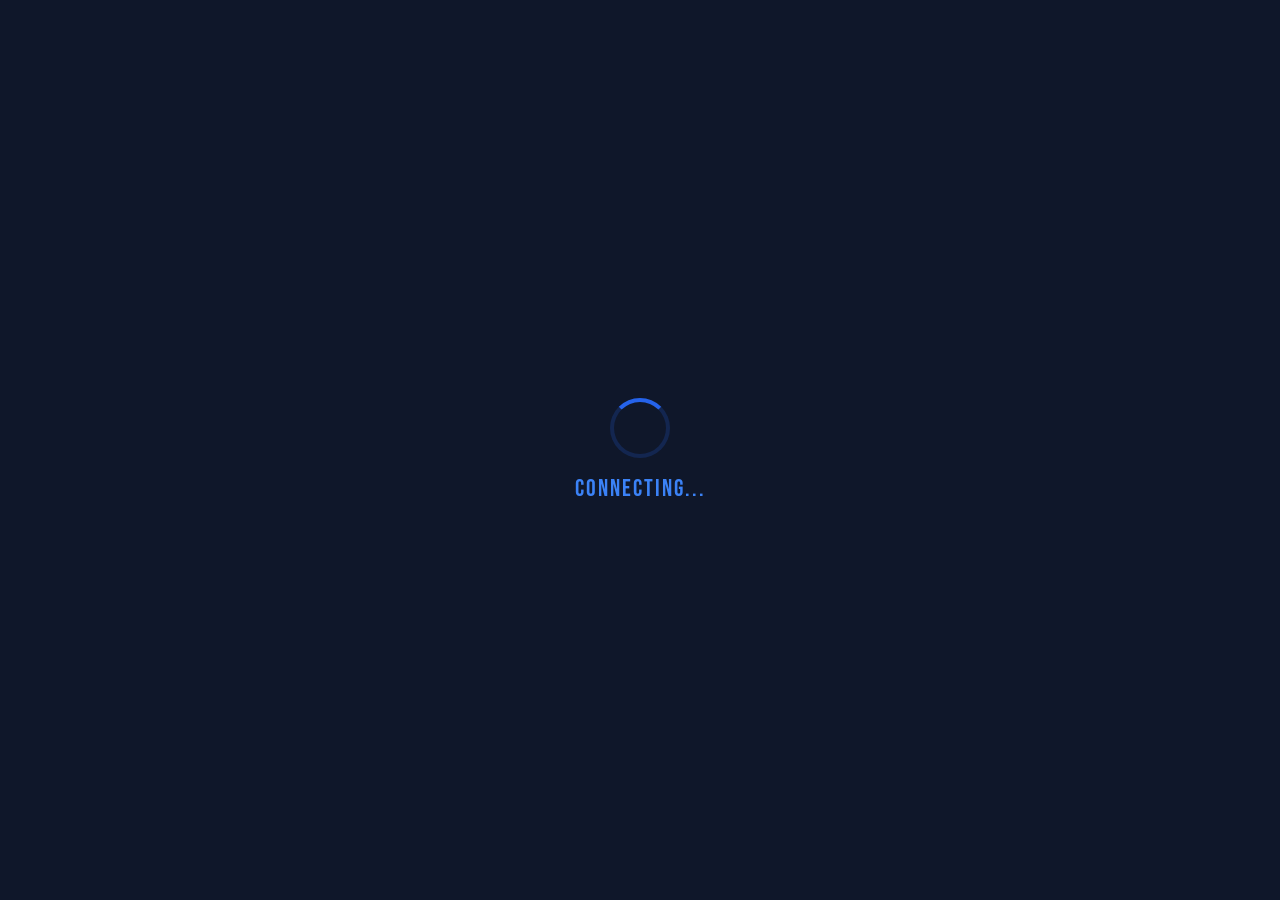
==== index.html @ f895c9de "Rename index.html.html to index.html" ====
<!DOCTYPE html>
<html lang="en">
<head>
<meta charset="UTF-8">
<meta name="viewport" content="width=device-width, initial-scale=1.0">
<title>VELLA Player Auction</title>
<link href="https://fonts.googleapis.com/css2?family=Bebas+Neue&family=Rajdhani:wght@400;500;600;700&family=Inter:wght@300;400;500;600&display=swap" rel="stylesheet">
<style>
:root {
  --bg-primary: #0F172A;
  --bg-secondary: #1E293B;
  --bg-card: rgba(30,41,59,0.7);
  --blue: #2563EB;
  --blue-light: #3B82F6;
  --gold: #F59E0B;
  --gold-light: #FCD34D;
  --green: #10B981;
  --red: #EF4444;
  --text-primary: #F1F5F9;
  --text-secondary: #94A3B8;
  --border: rgba(148,163,184,0.15);
  --glass: rgba(255,255,255,0.05);
  --shadow: 0 25px 50px rgba(0,0,0,0.5);
}
*{margin:0;padding:0;box-sizing:border-box;}
html{scroll-behavior:smooth;}
body{
  background:var(--bg-primary);
  color:var(--text-primary);
  font-family:'Rajdhani',sans-serif;
  min-height:100vh;
  overflow-x:hidden;
}
body::before{
  content:'';position:fixed;inset:0;
  background:
    radial-gradient(ellipse 800px 600px at 20% 10%, rgba(37,99,235,0.12) 0%, transparent 70%),
    radial-gradient(ellipse 600px 500px at 80% 80%, rgba(245,158,11,0.08) 0%, transparent 70%);
  pointer-events:none;z-index:0;
}
::-webkit-scrollbar{width:6px;}
::-webkit-scrollbar-track{background:var(--bg-secondary);}
::-webkit-scrollbar-thumb{background:var(--blue);border-radius:3px;}

/* NAV */
nav{
  position:fixed;top:0;left:0;right:0;z-index:1000;
  background:rgba(15,23,42,0.9);
  backdrop-filter:blur(20px);
  border-bottom:1px solid var(--border);
  padding:0 2rem;height:64px;
  display:flex;align-items:center;justify-content:space-between;
}
.nav-brand{
  font-family:'Bebas Neue',sans-serif;
  font-size:1.6rem;letter-spacing:2px;
  background:linear-gradient(135deg,var(--blue-light),var(--gold));
  -webkit-background-clip:text;-webkit-text-fill-color:transparent;
  background-clip:text;cursor:pointer;
}
.nav-links{display:flex;gap:0.5rem;align-items:center;}
.nav-btn{
  padding:0.4rem 1rem;border-radius:8px;
  font-family:'Rajdhani',sans-serif;font-size:0.9rem;font-weight:600;
  cursor:pointer;transition:all .2s;border:none;letter-spacing:0.5px;
}
.nav-btn.ghost{background:transparent;color:var(--text-secondary);border:1px solid var(--border);}
.nav-btn.ghost:hover{color:var(--text-primary);border-color:var(--blue);}
.nav-btn.primary{background:var(--blue);color:#fff;}
.nav-btn.primary:hover{background:var(--blue-light);transform:translateY(-1px);}
.nav-btn.gold{background:linear-gradient(135deg,var(--gold),#D97706);color:#000;font-weight:700;}
.nav-btn.gold:hover{transform:translateY(-1px);box-shadow:0 4px 20px rgba(245,158,11,0.4);}
.hamburger{display:none;flex-direction:column;gap:5px;cursor:pointer;padding:4px;}
.hamburger span{width:22px;height:2px;background:var(--text-primary);border-radius:2px;transition:.3s;}

/* PAGES */
.page{display:none;min-height:100vh;padding:80px 0 2rem;}
.page.active{display:block;}

/* HERO */
.hero{
  min-height:100vh;display:flex;align-items:center;
  justify-content:center;text-align:center;
  position:relative;z-index:1;padding:80px 2rem 2rem;
}
.hero-badge{
  display:inline-flex;align-items:center;gap:0.5rem;
  background:rgba(37,99,235,0.15);border:1px solid rgba(37,99,235,0.3);
  padding:0.4rem 1rem;border-radius:100px;
  font-size:0.8rem;font-weight:600;color:var(--blue-light);
  letter-spacing:1px;margin-bottom:1.5rem;
  animation:fadeUp .6s both;
}
.live-dot{width:8px;height:8px;background:var(--green);border-radius:50%;animation:pulse 1.5s infinite;}
@keyframes pulse{0%,100%{opacity:1;transform:scale(1);}50%{opacity:.6;transform:scale(1.3);}}
.hero h1{
  font-family:'Bebas Neue',sans-serif;
  font-size:clamp(3rem,9vw,7rem);
  line-height:1;letter-spacing:3px;
  animation:fadeUp .6s .1s both;
}
.hero h1 span{
  background:linear-gradient(135deg,var(--gold),var(--gold-light));
  -webkit-background-clip:text;-webkit-text-fill-color:transparent;background-clip:text;
}
.hero-sub{
  font-size:1.15rem;color:var(--text-secondary);max-width:550px;margin:1rem auto 2.5rem;
  font-weight:400;line-height:1.6;animation:fadeUp .6s .2s both;
}
.hero-actions{display:flex;gap:1rem;justify-content:center;flex-wrap:wrap;animation:fadeUp .6s .3s both;}
.btn{
  padding:0.75rem 1.75rem;border-radius:10px;
  font-family:'Rajdhani',sans-serif;font-size:1rem;font-weight:700;
  cursor:pointer;transition:all .25s;border:none;letter-spacing:0.5px;
}
.btn-primary{background:var(--blue);color:#fff;box-shadow:0 4px 20px rgba(37,99,235,0.4);}
.btn-primary:hover{background:var(--blue-light);transform:translateY(-2px);box-shadow:0 8px 30px rgba(37,99,235,0.5);}
.btn-gold{background:linear-gradient(135deg,var(--gold),#D97706);color:#000;box-shadow:0 4px 20px rgba(245,158,11,0.3);}
.btn-gold:hover{transform:translateY(-2px);box-shadow:0 8px 30px rgba(245,158,11,0.5);}
.btn-ghost{background:transparent;color:var(--text-primary);border:2px solid var(--border);}
.btn-ghost:hover{border-color:var(--blue);color:var(--blue-light);}
.btn-sm{padding:0.45rem 1rem;font-size:0.85rem;}
.btn-danger{background:var(--red);color:#fff;}
.btn-danger:hover{background:#DC2626;transform:translateY(-1px);}
.btn-green{background:var(--green);color:#fff;}
.btn-green:hover{background:#059669;transform:translateY(-1px);}

.stats-row{
  display:grid;grid-template-columns:repeat(4,1fr);gap:1.5rem;
  max-width:900px;margin:4rem auto 0;padding:0 2rem;
  animation:fadeUp .6s .4s both;
}
.stat-card{
  background:var(--glass);backdrop-filter:blur(20px);
  border:1px solid var(--border);border-radius:16px;
  padding:1.5rem;text-align:center;
}
.stat-num{
  font-family:'Bebas Neue',sans-serif;font-size:2.5rem;
  background:linear-gradient(135deg,var(--blue-light),var(--gold));
  -webkit-background-clip:text;-webkit-text-fill-color:transparent;background-clip:text;
}
.stat-label{font-size:0.8rem;color:var(--text-secondary);letter-spacing:1px;font-weight:600;}

/* QUICK ACTIONS */
.quick-section{padding:4rem 2rem;max-width:1200px;margin:0 auto;}
.section-title{
  font-family:'Bebas Neue',sans-serif;font-size:2.5rem;
  letter-spacing:2px;margin-bottom:2rem;text-align:center;
}
.section-title span{color:var(--gold);}
.cards-grid{display:grid;grid-template-columns:repeat(auto-fit,minmax(260px,1fr));gap:1.5rem;}
.action-card{
  background:var(--bg-card);backdrop-filter:blur(20px);
  border:1px solid var(--border);border-radius:20px;
  padding:2rem;cursor:pointer;transition:all .3s;
  position:relative;overflow:hidden;
}
.action-card::before{
  content:'';position:absolute;inset:0;
  background:linear-gradient(135deg,var(--blue),transparent);
  opacity:0;transition:.3s;
}
.action-card:hover{transform:translateY(-6px);border-color:var(--blue);box-shadow:0 20px 40px rgba(37,99,235,0.2);}
.action-card:hover::before{opacity:0.05;}
.card-icon{font-size:2.5rem;margin-bottom:1rem;}
.card-title{font-size:1.3rem;font-weight:700;margin-bottom:0.5rem;}
.card-desc{color:var(--text-secondary);font-size:0.9rem;font-weight:400;}

/* GLASS CONTAINER */
.container{max-width:1200px;margin:0 auto;padding:0 1.5rem;}
.glass-box{
  background:var(--bg-card);backdrop-filter:blur(20px);
  border:1px solid var(--border);border-radius:20px;
  padding:2rem;
}
.glass-box-sm{padding:1.25rem;}

/* FORMS */
.form-page{max-width:650px;margin:0 auto;padding:0 1rem;}
.form-header{text-align:center;margin-bottom:2.5rem;}
.form-header h2{font-family:'Bebas Neue',sans-serif;font-size:2.5rem;letter-spacing:2px;}
.form-header p{color:var(--text-secondary);margin-top:0.5rem;}
.form-group{margin-bottom:1.25rem;}
.form-group label{
  display:block;font-size:0.85rem;font-weight:700;
  color:var(--text-secondary);letter-spacing:0.5px;margin-bottom:0.4rem;
  text-transform:uppercase;
}
.form-control{
  width:100%;padding:0.75rem 1rem;
  background:rgba(255,255,255,0.06);
  border:1px solid var(--border);border-radius:10px;
  color:var(--text-primary);font-family:'Rajdhani',sans-serif;font-size:1rem;
  transition:border-color .2s;outline:none;
}
.form-control:focus{border-color:var(--blue);background:rgba(37,99,235,0.08);}
.form-control option{background:var(--bg-secondary);}
.form-row{display:grid;grid-template-columns:1fr 1fr;gap:1rem;}
.img-upload-area{
  border:2px dashed var(--border);border-radius:12px;
  padding:2rem;text-align:center;cursor:pointer;
  transition:.2s;position:relative;overflow:hidden;
}
.img-upload-area:hover{border-color:var(--blue);background:rgba(37,99,235,0.05);}
.img-upload-area input[type=file]{
  position:absolute;inset:0;opacity:0;cursor:pointer;
}
.img-preview{
  width:90px;height:90px;border-radius:50%;object-fit:cover;
  border:3px solid var(--blue);margin-bottom:0.75rem;display:none;
}
.upload-icon{font-size:2rem;margin-bottom:0.5rem;color:var(--text-secondary);}
.form-submit{width:100%;padding:0.9rem;margin-top:0.5rem;font-size:1.1rem;}

/* TABS */
.tabs{display:flex;gap:0.5rem;margin-bottom:1.5rem;background:var(--glass);padding:0.35rem;border-radius:12px;border:1px solid var(--border);}
.tab{
  flex:1;text-align:center;padding:0.55rem 1rem;
  border-radius:8px;cursor:pointer;font-weight:600;font-size:0.9rem;
  transition:.2s;color:var(--text-secondary);
}
.tab.active{background:var(--blue);color:#fff;}

/* AUCTION DASHBOARD */
.auction-layout{
  display:grid;grid-template-columns:1fr 360px;gap:1.5rem;
  max-width:1300px;margin:0 auto;padding:0 1rem;
}
.player-spotlight{
  background:var(--bg-card);backdrop-filter:blur(30px);
  border:1px solid var(--border);border-radius:24px;
  padding:2.5rem;text-align:center;position:relative;overflow:hidden;
  margin-bottom:1.5rem;
}
.player-spotlight::before{
  content:'';position:absolute;top:-50%;left:-50%;width:200%;height:200%;
  background:radial-gradient(circle at center, rgba(37,99,235,0.08) 0%, transparent 60%);
  animation:rotate 10s linear infinite;
}
@keyframes rotate{from{transform:rotate(0deg);}to{transform:rotate(360deg);}}
.spotlight-img{
  width:130px;height:130px;border-radius:50%;object-fit:cover;
  border:4px solid var(--blue);margin:0 auto 1rem;display:block;
  box-shadow:0 0 30px rgba(37,99,235,0.5);position:relative;z-index:1;
  font-size:3.5rem;line-height:130px;background:var(--bg-secondary);
  overflow:hidden;
}
.spotlight-name{
  font-family:'Bebas Neue',sans-serif;font-size:2.2rem;
  letter-spacing:2px;position:relative;z-index:1;
}
.spotlight-meta{
  display:flex;gap:1rem;justify-content:center;margin:0.75rem 0;
  flex-wrap:wrap;position:relative;z-index:1;
}
.meta-badge{
  background:rgba(255,255,255,0.08);border:1px solid var(--border);
  padding:0.3rem 0.75rem;border-radius:6px;font-size:0.85rem;font-weight:600;
}
.meta-badge.role{background:rgba(37,99,235,0.2);border-color:rgba(37,99,235,0.4);color:var(--blue-light);}

.bid-display{
  display:flex;justify-content:space-between;align-items:center;
  background:rgba(255,255,255,0.04);border:1px solid var(--border);
  border-radius:14px;padding:1.25rem 1.5rem;margin:1.5rem 0;
  position:relative;z-index:1;
}
.bid-info{text-align:left;}
.bid-label{font-size:0.75rem;color:var(--text-secondary);letter-spacing:1px;font-weight:600;}
.bid-amount{
  font-family:'Bebas Neue',sans-serif;font-size:2rem;
  color:var(--gold);letter-spacing:1px;
}
.base-price{font-family:'Bebas Neue',sans-serif;font-size:1.3rem;color:var(--text-secondary);}

/* TIMER */
.timer-ring{position:relative;width:80px;height:80px;}
.timer-svg{transform:rotate(-90deg);}
.timer-track{fill:none;stroke:rgba(255,255,255,0.1);stroke-width:5;}
.timer-prog{fill:none;stroke:var(--gold);stroke-width:5;stroke-linecap:round;
  stroke-dasharray:220;stroke-dashoffset:0;transition:stroke-dashoffset 1s linear;}
.timer-text{
  position:absolute;inset:0;display:flex;align-items:center;justify-content:center;
  font-family:'Bebas Neue',sans-serif;font-size:1.5rem;color:var(--gold);
}
.timer-ring.urgent .timer-prog{stroke:var(--red);}
.timer-ring.urgent .timer-text{color:var(--red);animation:shake .2s infinite;}
@keyframes shake{0%,100%{transform:translateX(0);}50%{transform:translateX(2px);}}

.bid-actions{display:grid;grid-template-columns:1fr 1fr;gap:1rem;position:relative;z-index:1;}
.bid-btn{
  padding:1rem;border-radius:12px;font-family:'Rajdhani',sans-serif;
  font-size:1rem;font-weight:700;cursor:pointer;transition:all .2s;border:none;
  letter-spacing:0.5px;
}
.bid-btn.main{
  grid-column:1/-1;
  background:linear-gradient(135deg,var(--blue),#1D4ED8);color:#fff;font-size:1.15rem;
  box-shadow:0 4px 20px rgba(37,99,235,0.4);
}
.bid-btn.main:hover{transform:translateY(-2px);box-shadow:0 8px 30px rgba(37,99,235,0.6);}
.bid-btn.main:disabled{background:rgba(255,255,255,0.1);color:var(--text-secondary);transform:none;box-shadow:none;cursor:not-allowed;}
.bid-btn.skip{background:rgba(239,68,68,0.15);color:var(--red);border:1px solid rgba(239,68,68,0.3);}
.bid-btn.skip:hover{background:rgba(239,68,68,0.25);}
.bid-btn.pass{background:rgba(255,255,255,0.06);color:var(--text-secondary);border:1px solid var(--border);}
.bid-btn.pass:hover{background:rgba(255,255,255,0.1);}

/* Bid Log */
.bid-log{background:var(--bg-card);backdrop-filter:blur(20px);border:1px solid var(--border);border-radius:20px;padding:1.25rem;}
.bid-log-title{font-weight:700;font-size:1rem;margin-bottom:1rem;display:flex;align-items:center;gap:0.5rem;}
.bid-log-list{max-height:200px;overflow-y:auto;display:flex;flex-direction:column;gap:0.5rem;}
.bid-entry{
  display:flex;justify-content:space-between;align-items:center;
  padding:0.5rem 0.75rem;background:rgba(255,255,255,0.04);
  border-radius:8px;font-size:0.85rem;border-left:3px solid var(--blue);
  animation:slideIn .3s both;
}
@keyframes slideIn{from{opacity:0;transform:translateX(-10px);}to{opacity:1;transform:translateX(0);}}
.bid-entry.new{border-left-color:var(--gold);background:rgba(245,158,11,0.08);}
.bid-team{font-weight:700;}
.bid-pts{color:var(--gold);font-weight:700;}

/* Team Budget Panel */
.budget-panel{background:var(--bg-card);backdrop-filter:blur(20px);border:1px solid var(--border);border-radius:20px;padding:1.25rem;margin-bottom:1rem;}
.budget-title{font-weight:700;font-size:1rem;margin-bottom:1rem;}
.team-budget-item{
  display:flex;justify-content:space-between;align-items:center;
  padding:0.6rem 0;border-bottom:1px solid var(--border);
}
.team-budget-item:last-child{border:none;}
.tb-name{font-weight:600;font-size:0.9rem;}
.tb-right{text-align:right;}
.tb-pts{font-family:'Bebas Neue',sans-serif;font-size:1.2rem;color:var(--gold);}
.tb-slots{font-size:0.75rem;color:var(--text-secondary);}
.progress-bar{height:4px;background:rgba(255,255,255,0.1);border-radius:2px;margin-top:4px;}
.progress-fill{height:100%;border-radius:2px;background:linear-gradient(90deg,var(--green),var(--blue));transition:.5s;}

/* Sold Overlay */
.sold-overlay{
  position:fixed;inset:0;z-index:9999;display:none;
  align-items:center;justify-content:center;
  background:rgba(0,0,0,0.85);backdrop-filter:blur(10px);
}
.sold-overlay.show{display:flex;}
.sold-card{
  background:linear-gradient(135deg,rgba(30,41,59,0.95),rgba(15,23,42,0.95));
  border:2px solid var(--gold);border-radius:24px;
  padding:3rem;text-align:center;max-width:450px;width:90%;
  animation:popIn .5s cubic-bezier(.175,.885,.32,1.275);
  position:relative;overflow:hidden;
}
.sold-card::before{
  content:'';position:absolute;inset:-50%;
  background:radial-gradient(circle,rgba(245,158,11,0.15),transparent 60%);
  animation:rotate 4s linear infinite;
}
@keyframes popIn{from{opacity:0;transform:scale(.5);}to{opacity:1;transform:scale(1);}}
.sold-stamp{
  font-family:'Bebas Neue',sans-serif;font-size:5rem;
  color:var(--gold);letter-spacing:5px;line-height:1;
  text-shadow:0 0 40px rgba(245,158,11,0.8);
  position:relative;z-index:1;
}
.sold-player-name{font-family:'Bebas Neue',sans-serif;font-size:2rem;letter-spacing:2px;position:relative;z-index:1;}
.sold-team{font-size:1.2rem;color:var(--text-secondary);position:relative;z-index:1;}
.sold-price{
  font-family:'Bebas Neue',sans-serif;font-size:2.5rem;color:var(--gold);
  position:relative;z-index:1;margin:0.5rem 0;
}
.sold-img{
  width:100px;height:100px;border-radius:50%;
  border:4px solid var(--gold);margin:0 auto 1rem;display:block;
  position:relative;z-index:1;background:var(--bg-secondary);
  font-size:2.5rem;line-height:100px;overflow:hidden;
}
.confetti-container{position:fixed;inset:0;pointer-events:none;z-index:10000;}
.confetti-piece{
  position:absolute;width:10px;height:10px;
  animation:confettiFall 2s ease-in forwards;
}
@keyframes confettiFall{
  from{opacity:1;transform:translateY(-10px) rotate(0deg);}
  to{opacity:0;transform:translateY(100vh) rotate(720deg);}
}

/* UNSOLD OVERLAY */
.unsold-overlay{
  position:fixed;inset:0;z-index:9999;display:none;
  align-items:center;justify-content:center;
  background:rgba(0,0,0,0.8);backdrop-filter:blur(8px);
}
.unsold-overlay.show{display:flex;}
.unsold-card{
  background:rgba(30,41,59,0.95);border:2px solid var(--red);
  border-radius:24px;padding:2.5rem;text-align:center;max-width:380px;
  animation:popIn .4s both;
}
.unsold-stamp{font-family:'Bebas Neue',sans-serif;font-size:4rem;color:var(--red);letter-spacing:4px;}

/* ADMIN PANEL */
.admin-layout{display:grid;grid-template-columns:240px 1fr;gap:1.5rem;max-width:1300px;margin:0 auto;padding:0 1rem;}
.admin-sidebar{background:var(--bg-card);backdrop-filter:blur(20px);border:1px solid var(--border);border-radius:20px;padding:1.5rem;height:fit-content;}
.admin-logo{font-family:'Bebas Neue',sans-serif;font-size:1.4rem;letter-spacing:2px;color:var(--gold);margin-bottom:1.5rem;}
.admin-menu{display:flex;flex-direction:column;gap:0.3rem;}
.admin-menu-item{
  padding:0.65rem 1rem;border-radius:10px;cursor:pointer;
  font-weight:600;font-size:0.9rem;transition:.2s;
  color:var(--text-secondary);display:flex;align-items:center;gap:0.6rem;
}
.admin-menu-item:hover{background:rgba(255,255,255,0.06);color:var(--text-primary);}
.admin-menu-item.active{background:rgba(37,99,235,0.2);color:var(--blue-light);border-left:3px solid var(--blue);}
.admin-content{background:var(--bg-card);backdrop-filter:blur(20px);border:1px solid var(--border);border-radius:20px;padding:1.5rem;}
.admin-section{display:none;}
.admin-section.active{display:block;}
.admin-section-title{font-family:'Bebas Neue',sans-serif;font-size:1.8rem;letter-spacing:1px;margin-bottom:1.5rem;border-bottom:1px solid var(--border);padding-bottom:0.75rem;}

/* Tables */
.table-wrap{overflow-x:auto;border-radius:12px;}
table{width:100%;border-collapse:collapse;font-size:0.9rem;}
th{padding:0.75rem 1rem;text-align:left;background:rgba(255,255,255,0.04);color:var(--text-secondary);font-weight:700;font-size:0.8rem;letter-spacing:0.5px;text-transform:uppercase;}
td{padding:0.75rem 1rem;border-top:1px solid var(--border);vertical-align:middle;}
tr:hover td{background:rgba(255,255,255,0.02);}
.badge{display:inline-block;padding:0.2rem 0.6rem;border-radius:5px;font-size:0.75rem;font-weight:700;letter-spacing:0.5px;}
.badge-pending{background:rgba(245,158,11,0.15);color:var(--gold);}
.badge-approved{background:rgba(16,185,129,0.15);color:var(--green);}
.badge-sold{background:rgba(245,158,11,0.15);color:var(--gold);}
.badge-unsold{background:rgba(239,68,68,0.15);color:var(--red);}
.badge-pool{background:rgba(37,99,235,0.15);color:var(--blue-light);}

/* TEAM DASHBOARD */
.team-dash-layout{max-width:1100px;margin:0 auto;padding:0 1rem;}
.team-header-card{
  background:linear-gradient(135deg,rgba(37,99,235,0.2),rgba(245,158,11,0.1));
  border:1px solid var(--border);border-radius:20px;padding:2rem;
  display:flex;align-items:center;gap:2rem;margin-bottom:1.5rem;
  flex-wrap:wrap;
}
.team-logo-large{
  width:80px;height:80px;border-radius:14px;
  background:var(--blue);display:flex;align-items:center;justify-content:center;
  font-size:2rem;font-weight:700;color:#fff;flex-shrink:0;overflow:hidden;
}
.team-dash-name{font-family:'Bebas Neue',sans-serif;font-size:2.2rem;letter-spacing:2px;}
.team-dash-stats{display:flex;gap:1.5rem;flex-wrap:wrap;margin-top:0.5rem;}
.td-stat{text-align:center;}
.td-stat-val{font-family:'Bebas Neue',sans-serif;font-size:1.8rem;color:var(--gold);}
.td-stat-lbl{font-size:0.75rem;color:var(--text-secondary);font-weight:600;letter-spacing:0.5px;}
.player-grid{display:grid;grid-template-columns:repeat(auto-fill,minmax(180px,1fr));gap:1rem;}
.player-mini-card{
  background:var(--bg-card);border:1px solid var(--border);border-radius:14px;
  padding:1.25rem;text-align:center;transition:.2s;
}
.player-mini-card:hover{border-color:var(--blue);transform:translateY(-3px);}
.pmc-img{
  width:60px;height:60px;border-radius:50%;
  border:2px solid var(--blue);margin:0 auto 0.75rem;display:block;
  background:var(--bg-secondary);font-size:1.5rem;line-height:60px;
  overflow:hidden;text-align:center;
}
.pmc-name{font-weight:700;font-size:0.95rem;}
.pmc-role{font-size:0.8rem;color:var(--text-secondary);}
.pmc-price{color:var(--gold);font-weight:700;font-size:0.9rem;margin-top:0.3rem;}
.empty-state{text-align:center;padding:3rem;color:var(--text-secondary);}
.empty-state .icon{font-size:3rem;margin-bottom:1rem;}

/* HISTORY */
.history-page{max-width:1100px;margin:0 auto;padding:0 1rem;}
.history-filters{display:flex;gap:0.75rem;margin-bottom:1.5rem;flex-wrap:wrap;}
.filter-btn{
  padding:0.4rem 1rem;border-radius:8px;font-family:'Rajdhani',sans-serif;
  font-weight:600;font-size:0.85rem;cursor:pointer;transition:.2s;border:none;
  background:rgba(255,255,255,0.06);color:var(--text-secondary);
}
.filter-btn.active{background:var(--blue);color:#fff;}
.history-grid{display:grid;grid-template-columns:repeat(auto-fill,minmax(240px,1fr));gap:1rem;}
.history-card{
  background:var(--bg-card);border:1px solid var(--border);border-radius:16px;
  padding:1.25rem;transition:.2s;position:relative;overflow:hidden;
}
.history-card.sold::before{content:'';position:absolute;top:0;left:0;right:0;height:3px;background:linear-gradient(90deg,var(--gold),var(--gold-light));}
.history-card.unsold::before{content:'';position:absolute;top:0;left:0;right:0;height:3px;background:var(--red);}
.hc-header{display:flex;align-items:center;gap:0.75rem;margin-bottom:0.75rem;}
.hc-img{width:48px;height:48px;border-radius:50%;background:var(--bg-secondary);font-size:1.2rem;line-height:48px;text-align:center;flex-shrink:0;border:2px solid var(--border);overflow:hidden;}
.hc-name{font-weight:700;}
.hc-role{font-size:0.8rem;color:var(--text-secondary);}
.hc-footer{display:flex;justify-content:space-between;align-items:center;margin-top:0.75rem;padding-top:0.75rem;border-top:1px solid var(--border);}
.hc-team{font-size:0.85rem;color:var(--text-secondary);}
.hc-price{font-family:'Bebas Neue',sans-serif;font-size:1.2rem;color:var(--gold);}

/* AUCTION STATUS BAR */
.auction-status-bar{
  background:var(--bg-card);border:1px solid var(--border);border-radius:14px;
  padding:0.75rem 1.5rem;margin-bottom:1rem;
  display:flex;align-items:center;justify-content:space-between;flex-wrap:wrap;gap:0.5rem;
}
.status-indicator{display:flex;align-items:center;gap:0.5rem;font-weight:700;}
.si-dot{width:10px;height:10px;border-radius:50%;background:var(--text-secondary);}
.si-dot.live{background:var(--green);animation:pulse 1.5s infinite;}
.si-dot.paused{background:var(--gold);}
.si-dot.idle{background:var(--text-secondary);}

/* TOAST */
.toast{
  position:fixed;bottom:1.5rem;right:1.5rem;z-index:9000;
  background:var(--bg-secondary);border:1px solid var(--border);
  border-radius:12px;padding:0.75rem 1.25rem;
  display:flex;align-items:center;gap:0.75rem;
  transform:translateY(100px);opacity:0;transition:.3s;
  max-width:320px;
}
.toast.show{transform:translateY(0);opacity:1;}
.toast.success{border-left:4px solid var(--green);}
.toast.error{border-left:4px solid var(--red);}
.toast.info{border-left:4px solid var(--blue);}
.toast.warning{border-left:4px solid var(--gold);}
.toast-msg{font-size:0.9rem;font-weight:600;}

/* MODAL */
.modal-overlay{
  position:fixed;inset:0;z-index:8000;
  background:rgba(0,0,0,0.7);backdrop-filter:blur(5px);
  display:none;align-items:center;justify-content:center;padding:1rem;
}
.modal-overlay.show{display:flex;}
.modal{
  background:var(--bg-secondary);border:1px solid var(--border);
  border-radius:20px;padding:2rem;max-width:500px;width:100%;
  animation:popIn .3s both;
}
.modal-header{font-family:'Bebas Neue',sans-serif;font-size:1.8rem;letter-spacing:1px;margin-bottom:1.25rem;}
.modal-actions{display:flex;gap:0.75rem;justify-content:flex-end;margin-top:1.5rem;}

/* AUCTION POOL */
.pool-grid{display:grid;grid-template-columns:repeat(auto-fill,minmax(150px,1fr));gap:0.75rem;}
.pool-player{
  background:rgba(255,255,255,0.04);border:1px solid var(--border);
  border-radius:12px;padding:0.75rem;text-align:center;cursor:pointer;
  transition:.2s;font-size:0.85rem;
}
.pool-player:hover{border-color:var(--blue);background:rgba(37,99,235,0.08);}
.pool-player.selected{border-color:var(--gold);background:rgba(245,158,11,0.1);}
.pp-avatar{
  width:44px;height:44px;border-radius:50%;margin:0 auto 0.4rem;display:flex;
  align-items:center;justify-content:center;
  background:var(--bg-secondary);font-size:1.2rem;overflow:hidden;
}
.pp-name{font-weight:700;font-size:0.8rem;}
.pp-base{color:var(--gold);font-size:0.75rem;}
.admin-form-grid{display:grid;grid-template-columns:1fr 1fr;gap:1rem;}

/* WAITING STATE */
.waiting-state{text-align:center;padding:3rem 1.5rem;}
.waiting-state h3{font-family:'Bebas Neue',sans-serif;font-size:2rem;letter-spacing:2px;margin-bottom:0.5rem;}
.waiting-state p{color:var(--text-secondary);}
.pulse-ring{width:80px;height:80px;border-radius:50%;border:3px solid var(--blue);margin:0 auto 1.5rem;animation:ringPulse 2s infinite;}
@keyframes ringPulse{0%{box-shadow:0 0 0 0 rgba(37,99,235,0.4);}70%{box-shadow:0 0 0 20px rgba(37,99,235,0);}100%{box-shadow:0 0 0 0 rgba(37,99,235,0);}}

/* LEADERBOARD */
.leaderboard-item{
  display:flex;align-items:center;gap:1rem;
  padding:0.75rem 1rem;background:rgba(255,255,255,0.03);
  border-radius:10px;margin-bottom:0.5rem;
}
.lb-rank{font-family:'Bebas Neue',sans-serif;font-size:1.5rem;width:36px;text-align:center;color:var(--text-secondary);}
.lb-rank.gold{color:var(--gold);}
.lb-rank.silver{color:#C0C0C0;}
.lb-rank.bronze{color:#CD7F32;}
.lb-info{flex:1;}
.lb-team{font-weight:700;}
.lb-detail{font-size:0.8rem;color:var(--text-secondary);}
.lb-pts{font-family:'Bebas Neue',sans-serif;font-size:1.3rem;color:var(--gold);}

/* FIREBASE LOADER */
.fb-loader{
  position:fixed;inset:0;z-index:99999;
  background:var(--bg-primary);display:flex;
  flex-direction:column;align-items:center;justify-content:center;gap:1rem;
}
.fb-loader-ring{width:60px;height:60px;border-radius:50%;border:4px solid rgba(37,99,235,0.2);border-top-color:var(--blue);animation:spin 1s linear infinite;}
@keyframes spin{to{transform:rotate(360deg);}}

/* ANIMATIONS */
@keyframes fadeUp{from{opacity:0;transform:translateY(20px);}to{opacity:1;transform:translateY(0);}}
@keyframes fadeIn{from{opacity:0;}to{opacity:1;}}

/* MOBILE */
@media(max-width:900px){
  .auction-layout{grid-template-columns:1fr;}
  .admin-layout{grid-template-columns:1fr;}
  .admin-sidebar{order:1;}
  .admin-menu{flex-direction:row;flex-wrap:wrap;}
  .stats-row{grid-template-columns:repeat(2,1fr);}
  .form-row,.admin-form-grid{grid-template-columns:1fr;}
}
@media(max-width:600px){
  nav{padding:0 1rem;}
  .nav-links{display:none;}
  .nav-links.open{
    display:flex;flex-direction:column;
    position:absolute;top:64px;left:0;right:0;
    background:rgba(15,23,42,0.98);
    padding:1rem;border-bottom:1px solid var(--border);
    z-index:999;
  }
  .hamburger{display:flex;}
  .stats-row{grid-template-columns:1fr 1fr;}
}
</style>
</head>
<body>

<!-- FIREBASE LOADING SCREEN -->
<div class="fb-loader" id="fbLoader">
  <div class="fb-loader-ring"></div>
  <div style="font-family:'Bebas Neue',sans-serif;font-size:1.5rem;letter-spacing:2px;color:var(--blue-light);">CONNECTING...</div>
</div>

<!-- NAV -->
<nav>
  <div class="nav-brand" onclick="showPage('home')">⚡ VPL</div>
  <div class="nav-links" id="navLinks">
    <button class="nav-btn ghost" onclick="showPage('home')">Home</button>
    <button class="nav-btn ghost" onclick="showPage('player-reg')">Register Player</button>
    <button class="nav-btn ghost" onclick="showPage('team-reg')">Register Team</button>
    <button class="nav-btn ghost" onclick="showPage('auction')">Live Auction</button>
    <button class="nav-btn ghost" onclick="showPage('history')">History</button>
    <button class="nav-btn ghost" id="teamDashBtn" onclick="showPage('team-dash')" style="display:none">My Team</button>
    <button class="nav-btn primary" onclick="showAdminLogin()">Admin</button>
    <button class="nav-btn gold" id="logoutBtn" onclick="logout()" style="display:none">Logout</button>
  </div>
  <div class="hamburger" id="hamburger" onclick="toggleMenu()">
    <span></span><span></span><span></span>
  </div>
</nav>

<!-- HOME -->
<div class="page" id="page-home">
  <div class="hero">
    <div>
      <div class="hero-badge"><span class="live-dot"></span>VELLA LIVE AUCTION</div>
      <h1>VELLA<br><span>PLAYER'S</span><br>AUCTION</h1>
      <p class="hero-sub">The most advanced sports player auction system. Bid live, build your dream team, and dominate the league.</p>
      <div class="hero-actions">
        <button class="btn btn-primary" onclick="showPage('auction')">🔴 Live Auction</button>
        <button class="btn btn-gold" onclick="showPage('player-reg')">Register as Player</button>
        <button class="btn btn-ghost" onclick="showPage('team-reg')">Register Team</button>
      </div>
      <div class="stats-row">
        <div class="stat-card"><div class="stat-num" id="statPlayers">0</div><div class="stat-label">Registered Players</div></div>
        <div class="stat-card"><div class="stat-num" id="statTeams">0</div><div class="stat-label">Teams</div></div>
        <div class="stat-card"><div class="stat-num" id="statSold">0</div><div class="stat-label">Players Sold</div></div>
        <div class="stat-card"><div class="stat-num" id="statBudget">10000</div><div class="stat-label">Points / Team</div></div>
      </div>
    </div>
  </div>
  <div class="quick-section">
    <h2 class="section-title">QUICK <span>ACCESS</span></h2>
    <div class="cards-grid">
      <div class="action-card" onclick="showPage('player-reg')">
        <div class="card-icon">🏏</div>
        <div class="card-title">Player Registration</div>
        <div class="card-desc">Register yourself as a player to enter the auction pool and get picked by teams.</div>
      </div>
      <div class="action-card" onclick="showPage('team-reg')">
        <div class="card-icon">🛡️</div>
        <div class="card-title">Team Registration</div>
        <div class="card-desc">Create your team, get 10000 points budget, and start bidding on players.</div>
      </div>
      <div class="action-card" onclick="showPage('auction')">
        <div class="card-icon">🔥</div>
        <div class="card-title">Live Auction</div>
        <div class="card-desc">Watch and participate in the real-time auction. Place bids and build your squad.</div>
      </div>
      <div class="action-card" onclick="showPage('history')">
        <div class="card-icon">📜</div>
        <div class="card-title">Auction History</div>
        <div class="card-desc">View all sold and unsold players, final prices, and complete results.</div>
      </div>
    </div>
  </div>
</div>

<!-- PLAYER REGISTRATION -->
<div class="page" id="page-player-reg">
  <div class="container">
    <div class="form-page">
      <div class="form-header">
        <h2>🏏 PLAYER REGISTRATION</h2>
        <p>Register to enter the auction pool. Your details will be reviewed by admin.</p>
      </div>
      <div class="glass-box">
        <div class="form-group">
          <label>Profile Photo</label>
          <div class="img-upload-area" id="playerImgArea">
            <img id="playerImgPreview" class="img-preview" src="" alt="">
            <div id="playerUploadText">
              <div class="upload-icon">📷</div>
              <div>Click to upload photo</div>
              <small style="color:var(--text-secondary)">JPG, PNG up to 2MB</small>
            </div>
            <input type="file" accept="image/*" id="playerImg" onchange="previewImg('playerImg','playerImgPreview','playerUploadText','playerImgArea')">
          </div>
        </div>
        <div class="form-row">
          <div class="form-group">
            <label>Full Name *</label>
            <input class="form-control" id="pName" placeholder="Your full name" type="text">
          </div>
          <div class="form-group">
            <label>Jersey Number *</label>
            <input class="form-control" id="pJersey" placeholder="e.g. 10" type="number" min="1" max="99">
          </div>
        </div>
        <div class="form-row">
          <div class="form-group">
            <label>Age *</label>
            <input class="form-control" id="pAge" placeholder="Your age" type="number" min="14" max="50">
          </div>
          <div class="form-group">
            <label>Role / Position *</label>
            <select class="form-control" id="pRole">
              <option value="">Select role</option>
              <option>Batsman</option>
              <option>Bowler</option>
              <option>All-Rounder</option>
              <option>Wicket-Keeper</option>
              <option>Other</option>
            </select>
          </div>
        </div>
        <div class="form-group">
          <label>Base Price (Points) *</label>
          <select class="form-control" id="pBasePrice">
            <option value="">Select base price</option>
            <option value="50">50 Points</option>
            <option value="75">75 Points</option>
            <option value="100">100 Points</option>
            <option value="125">125 Points</option>
            <option value="150">150 Points</option>
            <option value="200">200 Points</option>
          </select>
        </div>
        <div class="form-group">
          <label>Contact Number</label>
          <input class="form-control" id="pPhone" placeholder="+91 12345 67890" type="tel">
        </div>
        <div class="form-group">
          <label>Short Bio / Skills</label>
          <textarea class="form-control" id="pBio" rows="3" placeholder="Tell teams about yourself, your achievements, strengths..."></textarea>
        </div>
        <button class="btn btn-primary form-submit" onclick="registerPlayer()">🚀 Submit Registration</button>
      </div>
    </div>
  </div>
</div>

<!-- TEAM REGISTRATION -->
<div class="page" id="page-team-reg">
  <div class="container">
    <div class="form-page">
      <div class="form-header">
        <h2>🛡️ TEAM REGISTRATION</h2>
        <p>Register your team and get 10000 points to bid in the auction.</p>
      </div>
      <div class="glass-box">
        <div class="tabs">
          <div class="tab active" onclick="switchTab('teamRegTab','register',this)">Register</div>
          <div class="tab" onclick="switchTab('teamRegTab','login',this)">Login</div>
        </div>
        <div id="teamRegTab-register">
          <div class="form-group">
            <label>Team Logo</label>
            <div class="img-upload-area" id="teamImgArea">
              <img id="teamImgPreview" class="img-preview" src="" alt="">
              <div id="teamUploadText">
                <div class="upload-icon">🛡️</div>
                <div>Upload team logo</div>
              </div>
              <input type="file" accept="image/*" id="teamImg" onchange="previewImg('teamImg','teamImgPreview','teamUploadText','teamImgArea')">
            </div>
          </div>
          <div class="form-row">
            <div class="form-group">
              <label>Team Name *</label>
              <input class="form-control" id="tName" placeholder="e.g. Royal Challengers" type="text">
            </div>
            <div class="form-group">
              <label>Owner / Manager Name *</label>
              <input class="form-control" id="tOwner" placeholder="Owner name" type="text">
            </div>
          </div>
          <div class="form-row">
            <div class="form-group">
              <label>Contact Number</label>
              <input class="form-control" id="tPhone" placeholder="+91 12345 67890" type="tel">
            </div>
            <div class="form-group">
              <label>Email *</label>
              <input class="form-control" id="tEmail" placeholder="team@email.com" type="email">
            </div>
          </div>
          <div class="form-row">
            <div class="form-group">
              <label>Password *</label>
              <input class="form-control" id="tPassword" placeholder="Create password" type="password">
            </div>
            <div class="form-group">
              <label>Confirm Password *</label>
              <input class="form-control" id="tConfirmPassword" placeholder="Confirm password" type="password">
            </div>
          </div>
          <button class="btn btn-primary form-submit" onclick="registerTeam()">✅ Register Team</button>
        </div>
        <div id="teamRegTab-login" style="display:none">
          <div class="form-group">
            <label>Email *</label>
            <input class="form-control" id="tLoginEmail" placeholder="team@email.com" type="email">
          </div>
          <div class="form-group">
            <label>Password *</label>
            <input class="form-control" id="tLoginPassword" placeholder="Your password" type="password">
          </div>
          <button class="btn btn-primary form-submit" onclick="loginTeam()">🔐 Login</button>
        </div>
      </div>
    </div>
  </div>
</div>

<!-- LIVE AUCTION -->
<div class="page" id="page-auction">
  <div class="container">
    <div class="auction-status-bar">
      <div class="status-indicator">
        <div class="si-dot" id="statusDot"></div>
        <span id="statusText">Auction Not Started</span>
      </div>
      <div style="display:flex;align-items:center;gap:1rem;flex-wrap:wrap;">
        <span style="color:var(--text-secondary);font-size:0.85rem;">Player <span id="currentPlayerIdx">0</span> / <span id="totalPoolPlayers">0</span></span>
        <span id="loggedTeamBadge" style="color:var(--gold);font-weight:700;font-size:0.9rem;"></span>
      </div>
    </div>
    <div class="auction-layout">
      <div class="auction-main">
        <div class="player-spotlight" id="spotlightArea">
          <div class="waiting-state" id="waitingState">
            <div class="pulse-ring"></div>
            <h3>AUCTION LOBBY</h3>
            <p>Waiting for admin to start the auction and select a player...</p>
          </div>
          <div id="activeSpotlight" style="display:none">
            <div class="spotlight-img" id="spotlightImg">🏏</div>
            <div class="spotlight-name" id="spotlightName">Player Name</div>
            <div class="spotlight-meta">
              <span class="meta-badge role" id="spotlightRole">Role</span>
              <span class="meta-badge" id="spotlightJersey">#00</span>
              <span class="meta-badge" id="spotlightAge">Age: 0</span>
            </div>
            <div class="bid-display">
              <div class="bid-info">
                <div class="bid-label">CURRENT BID</div>
                <div class="bid-amount" id="currentBid">0 PTS</div>
                <div style="font-size:0.8rem;color:var(--text-secondary);margin-top:2px;" id="currentBidder">No bids yet</div>
              </div>
              <div>
                <div class="bid-label" style="text-align:center;margin-bottom:0.3rem;">BASE PRICE</div>
                <div class="base-price" id="basePriceDisplay">0 PTS</div>
              </div>
              <div class="timer-ring" id="timerRing">
                <svg class="timer-svg" viewBox="0 0 80 80" width="80" height="80">
                  <circle class="timer-track" cx="40" cy="40" r="35"/>
                  <circle class="timer-prog" id="timerCircle" cx="40" cy="40" r="35"/>
                </svg>
                <div class="timer-text" id="timerText">30</div>
              </div>
            </div>
            <div class="bid-actions" id="bidActions">
              <button class="bid-btn main" id="bidButton" onclick="placeBid()">🔥 PLACE BID</button>
              <button class="bid-btn pass" onclick="showPage('team-dash')">📊 My Team</button>
              <button class="bid-btn skip" id="passBtn" onclick="passPlayer()" style="display:none">⏭ Pass</button>
            </div>
            <div id="noBidReason" style="color:var(--red);font-size:0.85rem;margin-top:0.5rem;display:none;"></div>
          </div>
        </div>
        <div class="bid-log">
          <div class="bid-log-title">📋 Live Bid Log</div>
          <div class="bid-log-list" id="bidLogList">
            <div style="color:var(--text-secondary);font-size:0.85rem;text-align:center;padding:1rem;">No bids yet</div>
          </div>
        </div>
      </div>
      <div class="auction-side">
        <div class="budget-panel">
          <div class="budget-title">💰 Team Budgets</div>
          <div id="teamBudgetList">
            <div style="color:var(--text-secondary);font-size:0.85rem;text-align:center;padding:1rem;">No teams registered</div>
          </div>
        </div>
        <div class="budget-panel">
          <div class="budget-title">📋 Auction Pool</div>
          <div id="auctionPoolSide" style="max-height:300px;overflow-y:auto;display:flex;flex-direction:column;gap:0.4rem;">
            <div style="color:var(--text-secondary);font-size:0.85rem;text-align:center;padding:1rem;">Pool is empty</div>
          </div>
        </div>
      </div>
    </div>
  </div>
</div>

<!-- TEAM DASHBOARD -->
<div class="page" id="page-team-dash">
  <div class="team-dash-layout">
    <div id="teamDashContent">
      <div class="empty-state">
        <div class="icon">🛡️</div>
        <h3>Login to see your dashboard</h3>
        <p style="color:var(--text-secondary);margin:0.5rem 0 1.5rem;">Please login as a team to view your dashboard.</p>
        <button class="btn btn-primary" onclick="showPage('team-reg')">Login Now</button>
      </div>
    </div>
  </div>
</div>

<!-- HISTORY -->
<div class="page" id="page-history">
  <div class="history-page">
    <h2 class="section-title">AUCTION <span>HISTORY</span></h2>
    <div class="history-filters">
      <button class="filter-btn active" onclick="filterHistory('all',this)">All</button>
      <button class="filter-btn" onclick="filterHistory('sold',this)">Sold</button>
      <button class="filter-btn" onclick="filterHistory('unsold',this)">Unsold</button>
    </div>
    <div class="glass-box" style="margin-bottom:1.5rem;">
      <div style="display:grid;grid-template-columns:repeat(auto-fit,minmax(150px,1fr));gap:1rem;text-align:center;">
        <div><div class="stat-num" id="hTotalSold" style="font-size:2rem">0</div><div class="stat-label">Sold</div></div>
        <div><div class="stat-num" id="hTotalUnsold" style="font-size:2rem">0</div><div class="stat-label">Unsold</div></div>
        <div><div class="stat-num" id="hTotalSpent" style="font-size:2rem">0</div><div class="stat-label">Pts Spent</div></div>
        <div><div class="stat-num" id="hAvgPrice" style="font-size:2rem">0</div><div class="stat-label">Avg Price</div></div>
      </div>
    </div>
    <h3 style="font-family:'Bebas Neue',sans-serif;font-size:1.5rem;letter-spacing:1px;margin-bottom:1rem;">🏆 Team Leaderboard</h3>
    <div id="leaderboardList" class="glass-box" style="margin-bottom:1.5rem;"></div>
    <h3 style="font-family:'Bebas Neue',sans-serif;font-size:1.5rem;letter-spacing:1px;margin-bottom:1rem;">📋 Player Results</h3>
    <div class="history-grid" id="historyGrid">
      <div class="empty-state"><div class="icon">📜</div><p>No auction history yet</p></div>
    </div>
  </div>
</div>

<!-- ADMIN PANEL -->
<div class="page" id="page-admin">
  <div class="admin-layout">
    <div class="admin-sidebar">
      <div class="admin-logo">⚙️ ADMIN</div>
      <div class="admin-menu">
        <div class="admin-menu-item active" onclick="adminSection('dashboard',this)">📊 Dashboard</div>
        <div class="admin-menu-item" onclick="adminSection('players',this)">🏏 Players</div>
        <div class="admin-menu-item" onclick="adminSection('teams',this)">🛡️ Teams</div>
        <div class="admin-menu-item" onclick="adminSection('auction-control',this)">🔨 Auction</div>
        <div class="admin-menu-item" onclick="adminSection('add-player',this)">➕ Add Player</div>
      </div>
    </div>
    <div class="admin-content">
      <!-- Dashboard -->
      <div class="admin-section active" id="admin-dashboard">
        <div class="admin-section-title">DASHBOARD</div>
        <div style="display:grid;grid-template-columns:repeat(auto-fit,minmax(150px,1fr));gap:1rem;margin-bottom:1.5rem;">
          <div class="glass-box glass-box-sm" style="text-align:center;">
            <div class="stat-num" id="adPlayers" style="font-size:2rem">0</div><div class="stat-label">Players</div>
          </div>
          <div class="glass-box glass-box-sm" style="text-align:center;">
            <div class="stat-num" id="adTeams" style="font-size:2rem">0</div><div class="stat-label">Teams</div>
          </div>
          <div class="glass-box glass-box-sm" style="text-align:center;">
            <div class="stat-num" id="adSold" style="font-size:2rem">0</div><div class="stat-label">Sold</div>
          </div>
          <div class="glass-box glass-box-sm" style="text-align:center;">
            <div class="stat-num" id="adPending" style="font-size:2rem">0</div><div class="stat-label">Pending</div>
          </div>
        </div>
        <h3 style="font-family:'Bebas Neue',sans-serif;font-size:1.3rem;margin-bottom:0.75rem;">Pending Approvals</h3>
        <div id="adminPendingList"></div>
      </div>
      <!-- Players -->
      <div class="admin-section" id="admin-players">
        <div class="admin-section-title">PLAYER MANAGEMENT</div>
        <div class="table-wrap"><table>
          <thead><tr><th>Name</th><th>Role</th><th>Base</th><th>Status</th><th>Actions</th></tr></thead>
          <tbody id="adminPlayersTable"></tbody>
        </table></div>
      </div>
      <!-- Teams -->
      <div class="admin-section" id="admin-teams">
        <div class="admin-section-title">TEAM MANAGEMENT</div>
        <div class="table-wrap"><table>
          <thead><tr><th>Team</th><th>Owner</th><th>Budget Left</th><th>Players</th><th>Status</th><th>Action</th></tr></thead>
          <tbody id="adminTeamsTable"></tbody>
        </table></div>
      </div>
      <!-- Auction Control -->
      <div class="admin-section" id="admin-auction-control">
        <div class="admin-section-title">AUCTION CONTROL</div>
        <div style="display:flex;gap:1rem;flex-wrap:wrap;margin-bottom:1.5rem;">
          <button class="btn btn-green" onclick="adminStartAuction()">▶ Start Auction</button>
          <button class="btn btn-gold" onclick="adminPauseAuction()">⏸ Pause / Resume</button>
          <button class="btn btn-danger" onclick="adminResetAuction()">🔄 Reset Auction</button>
        </div>
        <h3 style="font-family:'Bebas Neue',sans-serif;font-size:1.2rem;margin-bottom:1rem;">Select Next Player</h3>
        <div class="pool-grid" id="adminPoolGrid"></div>
        <button class="btn btn-primary" style="margin-top:1rem" onclick="adminLaunchSelected()">🚀 Launch Selected Player</button>
      </div>
      <!-- Add Player -->
      <div class="admin-section" id="admin-add-player">
        <div class="admin-section-title">ADD PLAYER MANUALLY</div>
        <div class="admin-form-grid">
          <div class="form-group"><label>Full Name *</label><input class="form-control" id="apName" type="text" placeholder="Player name"></div>
          <div class="form-group"><label>Jersey Number</label><input class="form-control" id="apJersey" type="number" placeholder="00"></div>
          <div class="form-group"><label>Age</label><input class="form-control" id="apAge" type="number" placeholder="25"></div>
          <div class="form-group"><label>Role</label>
            <select class="form-control" id="apRole">
              <option>Batsman</option><option>Bowler</option><option>All-Rounder</option>
              <option>Wicket-Keeper</option><option>Striker</option><option>Midfielder</option>
              <option>Defender</option><option>Goalkeeper</option><option>Other</option>
            </select>
          </div>
          <div class="form-group"><label>Base Price</label>
            <select class="form-control" id="apBase">
              <option value="50">50</option><option value="75">75</option>
              <option value="100">100</option><option value="125">125</option>
              <option value="150">150</option><option value="200">200</option>
            </select>
          </div>
          <div class="form-group"><label>Status</label>
            <select class="form-control" id="apStatus">
              <option value="approved">Approved (Pool)</option>
              <option value="pending">Pending</option>
            </select>
          </div>
        </div>
        <button class="btn btn-primary" onclick="adminAddPlayer()">✅ Add Player</button>
      </div>
    </div>
  </div>
</div>

<!-- MODALS -->
<div class="modal-overlay" id="adminLoginModal">
  <div class="modal">
    <div class="modal-header">⚙️ ADMIN LOGIN</div>
    <div class="form-group">
      <label>Admin Password</label>
      <input class="form-control" id="adminPasswordInput" type="password" placeholder="Enter admin password"
             onkeydown="if(event.key==='Enter') verifyAdmin()">
    </div>
    <div class="modal-actions">
      <button class="btn btn-ghost btn-sm" onclick="closeModal('adminLoginModal')">Cancel</button>
      <button class="btn btn-primary btn-sm" onclick="verifyAdmin()">Login</button>
    </div>
  </div>
</div>

<!-- OVERLAYS -->
<div class="sold-overlay" id="soldOverlay">
  <div class="sold-card">
    <div class="sold-stamp">SOLD!</div>
    <div class="sold-img" id="soldImg">🏏</div>
    <div class="sold-player-name" id="soldPlayerName">Player Name</div>
    <div class="sold-team" id="soldTeamName">Team Name</div>
    <div class="sold-price" id="soldPrice">0 PTS</div>
    <button class="btn btn-gold" style="margin-top:1rem;position:relative;z-index:1;" onclick="closeSoldOverlay()">Continue Auction</button>
  </div>
</div>

<div class="unsold-overlay" id="unsoldOverlay">
  <div class="unsold-card">
    <div class="unsold-stamp">UNSOLD</div>
    <div style="font-family:'Bebas Neue',sans-serif;font-size:1.8rem;margin:0.5rem 0;" id="unsoldPlayerName">Player</div>
    <p style="color:var(--text-secondary)">No bids placed. Player returned to pool.</p>
    <button class="btn btn-ghost" style="margin-top:1rem;" onclick="closeUnsoldOverlay()">Continue</button>
  </div>
</div>

<div class="confetti-container" id="confettiContainer"></div>
<div class="toast" id="toast"><span id="toastIcon">✓</span><span class="toast-msg" id="toastMsg"></span></div>

<!-- FIREBASE + APP SCRIPT -->
<script type="module">
// ── Firebase Imports ─────────────────────────────────────────────────────
import { initializeApp }          from "https://www.gstatic.com/firebasejs/10.12.2/firebase-app.js";
import {
  getFirestore, collection, doc,
  addDoc, setDoc, updateDoc, deleteDoc,
  onSnapshot, serverTimestamp
} from "https://www.gstatic.com/firebasejs/10.12.2/firebase-firestore.js";

// ── Firebase Config ───────────────────────────────────────────────────────
const firebaseConfig = {
  apiKey:            "AIzaSyAaVvl6mnF9lQnMhllqkMR1oApBnz4QvKw",
  authDomain:        "vpl-auction-84a64.firebaseapp.com",
  projectId:         "vpl-auction-84a64",
  storageBucket:     "vpl-auction-84a64.firebasestorage.app",
  messagingSenderId: "526290620950",
  appId:             "1:526290620950:web:601850d7c90d8d72b61b37"
};

const app = initializeApp(firebaseConfig);
const db  = getFirestore(app);

// ── Firestore Collection / Document References ────────────────────────────
const playersCol     = collection(db, "players");
const teamsCol       = collection(db, "teams");
const historyCol     = collection(db, "auctionHistory");
const auctionStateRef = doc(db, "auction", "state");

// ── Local State ───────────────────────────────────────────────────────────
const state = {
  players:       [],
  teams:         [],
  auctionHistory:[],
  currentPlayer: null,
  auctionStatus: "idle",
  currentBid:    0,
  currentBidder: null,
  timerInterval: null,
  timerValue:    30,
  loggedTeam:    null,
  isAdmin:       false,
  bidLog:        [],
  timerStartedAt:null   // ms timestamp, set when player launched / bid placed
};

// ── Helpers ───────────────────────────────────────────────────────────────
function uid() { return Date.now().toString(36) + Math.random().toString(36).slice(2,6); }

window.toast = function(msg, type = "info", duration = 3000) {
  const t = document.getElementById("toast");
  const icons = { success:"✅", error:"❌", info:"ℹ️", warning:"⚠️" };
  t.className = `toast ${type} show`;
  document.getElementById("toastIcon").textContent = icons[type] || "ℹ️";
  document.getElementById("toastMsg").textContent  = msg;
  setTimeout(() => t.classList.remove("show"), duration);
};

window.previewImg = function(inputId, previewId, textId, areaId) {
  const file = document.getElementById(inputId).files[0];
  if (!file) return;
  const reader = new FileReader();
  reader.onload = e => {
    const img = document.getElementById(previewId);
    img.src = e.target.result;
    img.style.display = "block";
    document.getElementById(textId).style.display = "none";
    if (areaId) {
      const area = document.getElementById(areaId);
      if (area) { area.style.borderColor = "var(--blue)"; area.style.borderStyle = "solid"; }
    }
  };
  reader.readAsDataURL(file);
};

function getImgData(inputId) {
  const file = document.getElementById(inputId)?.files[0];
  if (!file) return Promise.resolve(null);
  return new Promise(res => {
    const r = new FileReader();
    r.onload = e => res(e.target.result);
    r.readAsDataURL(file);
  });
}

// ── Navigation ────────────────────────────────────────────────────────────
window.showPage = function(page) {
  document.querySelectorAll(".page").forEach(p => {
    p.classList.remove("active");
    p.style.display = "";
  });
  const el = document.getElementById("page-" + page);
  if (el) { el.classList.add("active"); }
  if (page === "auction")   renderAuctionPage();
  if (page === "history")   renderHistory();
  if (page === "team-dash") renderTeamDash();
  if (page === "admin")     renderAdmin();
  window.scrollTo(0, 0);
  // Close mobile menu
  document.getElementById("navLinks").classList.remove("open");
};

window.toggleMenu   = () => document.getElementById("navLinks").classList.toggle("open");
window.showModal    = id  => document.getElementById(id).classList.add("show");
window.closeModal   = id  => document.getElementById(id).classList.remove("show");
window.switchTab    = function(prefix, tab, el) {
  document.querySelectorAll(`[id^="${prefix}-"]`).forEach(t => t.style.display = "none");
  document.getElementById(`${prefix}-${tab}`).style.display = "";
  el.closest(".tabs").querySelectorAll(".tab").forEach(t => t.classList.remove("active"));
  el.classList.add("active");
};

window.showAdminLogin = function() {
  if (state.isAdmin) { showPage("admin"); return; }
  showModal("adminLoginModal");
};
window.verifyAdmin = function() {
  const pwd = document.getElementById("adminPasswordInput").value;
  if (pwd === "Mani1824") {
    state.isAdmin = true;
    sessionStorage.setItem("isAdmin","true");
    closeModal("adminLoginModal");
    showPage("admin");
    toast("Admin access granted", "success");
  } else {
    toast("Incorrect password", "error");
  }
};
window.logout = function() {
  state.loggedTeam = null;
  state.isAdmin    = false;
  sessionStorage.removeItem("loggedTeam");
  sessionStorage.removeItem("isAdmin");
  document.getElementById("logoutBtn").style.display   = "none";
  document.getElementById("teamDashBtn").style.display = "none";
  document.getElementById("loggedTeamBadge").textContent = "";
  toast("Logged out", "info");
  showPage("home");
};

// ── Session Restore ───────────────────────────────────────────────────────
function restoreSession() {
  const savedTeam  = sessionStorage.getItem("loggedTeam");
  const savedAdmin = sessionStorage.getItem("isAdmin");
  if (savedTeam)       { state.loggedTeam = savedTeam; }
  if (savedAdmin === "true") { state.isAdmin = true;   }
  const team = getLoggedTeam();
  if (team) {
    document.getElementById("logoutBtn").style.display   = "";
    document.getElementById("teamDashBtn").style.display = "";
    document.getElementById("loggedTeamBadge").textContent = `🛡️ ${team.name}`;
  }
}

// ── Firebase: Save Auction State ─────────────────────────────────────────
async function saveAuctionState() {
  await setDoc(auctionStateRef, {
    status:         state.auctionStatus,
    currentPlayer:  state.currentPlayer  || null,
    currentBid:     state.currentBid,
    currentBidder:  state.currentBidder  || null,
    bidLog:         state.bidLog.slice(0, 20),
    timerStartedAt: state.timerStartedAt || null,
    updatedAt:      serverTimestamp()
  });
}

// ── Firebase: Real-time Listeners ────────────────────────────────────────
function initListeners() {
  // AUCTION STATE
  onSnapshot(auctionStateRef, snap => {
    if (!snap.exists()) return;
    const d = snap.data();
    const prevPlayer = state.currentPlayer;
    const prevBid    = state.currentBid;

    state.currentPlayer  = d.currentPlayer  || null;
    state.auctionStatus  = d.status         || "idle";
    state.currentBid     = d.currentBid     || 0;
    state.currentBidder  = d.currentBidder  || null;
    state.bidLog         = d.bidLog         || [];
    state.timerStartedAt = d.timerStartedAt || null;

    // Compute timer from server timestamp
    if (state.timerStartedAt) {
      const elapsed = Math.floor((Date.now() - state.timerStartedAt) / 1000);
      state.timerValue = Math.max(0, 60 - elapsed);
    }

    // Update UI
    updateAuctionStatus();
    updateBidDisplay();
    updateBidActions();
    renderBidLog();
    renderTeamBudgets();
    renderAuctionPoolSide();

    if (state.currentPlayer) {
      renderSpotlight(state.currentPlayer);
    } else {
      showWaiting();
    }

    // Timer logic
    clearInterval(state.timerInterval);
    if (state.auctionStatus === "live" && state.currentPlayer) {
      if (state.currentPlayer !== prevPlayer || state.currentBid !== prevBid) {
        startLocalTimer();
      } else {
        // Resume from computed value
        startLocalTimer();
      }
    }
  });

  // PLAYERS
  onSnapshot(playersCol, snap => {
    state.players = snap.docs.map(d => ({ id: d.id, ...d.data() }));
    updateHomeStats();
    renderAuctionPoolSide();
    renderTeamBudgets();
    if (document.getElementById("admin-players").classList.contains("active"))   renderAdminPlayers();
    if (document.getElementById("admin-dashboard").classList.contains("active")) renderAdminDashboard();
    if (document.getElementById("admin-auction-control").classList.contains("active")) renderAdminPool();
    // Sync logged team players after player state changes
    if (document.getElementById("page-team-dash").classList.contains("active")) renderTeamDash();
  });

  // TEAMS
  onSnapshot(teamsCol, snap => {
    state.teams = snap.docs.map(d => ({ id: d.id, ...d.data() }));
    updateHomeStats();
    renderTeamBudgets();
    if (document.getElementById("admin-teams").classList.contains("active")) renderAdminTeams();
    // Update nav badge
    const team = getLoggedTeam();
    if (team) document.getElementById("loggedTeamBadge").textContent = `🛡️ ${team.name}`;
    if (document.getElementById("page-team-dash").classList.contains("active")) renderTeamDash();
  });

  // HISTORY
  onSnapshot(historyCol, snap => {
    state.auctionHistory = snap.docs.map(d => ({ id: d.id, ...d.data() }));
    if (document.getElementById("page-history").classList.contains("active")) renderHistory();
  });
}

// ── Home Stats ────────────────────────────────────────────────────────────
function updateHomeStats() {
  document.getElementById("statPlayers").textContent = state.players.length;
  document.getElementById("statTeams").textContent   = state.teams.length;
  document.getElementById("statSold").textContent    = state.players.filter(p => p.status === "sold").length;
}

// ── Player Registration ───────────────────────────────────────────────────
window.registerPlayer = async function() {
  const name      = document.getElementById("pName").value.trim();
  const jersey    = document.getElementById("pJersey").value;
  const age       = document.getElementById("pAge").value;
  const role      = document.getElementById("pRole").value;
  const basePrice = document.getElementById("pBasePrice").value;
  if (!name || !jersey || !age || !role || !basePrice) {
    return toast("Please fill all required fields", "error");
  }
  const imgData = await getImgData("playerImg") || "";
  try {
    await addDoc(playersCol, {
      name, jersey, age, role,
      basePrice:  parseInt(basePrice),
      phone:      document.getElementById("pPhone").value,
      bio:        document.getElementById("pBio").value,
      img:        imgData,
      status:     "pending",
      soldTo:     null,
      soldPrice:  null,
      registeredAt: serverTimestamp()
    });
    toast(`✅ ${name} registered! Awaiting admin approval.`, "success", 4000);
    ["pName","pJersey","pAge","pPhone","pBio"].forEach(id => document.getElementById(id).value = "");
    document.getElementById("pRole").value = "";
    document.getElementById("pBasePrice").value = "";
    document.getElementById("playerImgPreview").style.display = "none";
    document.getElementById("playerUploadText").style.display = "";
    // Show inline success banner
    const box = document.querySelector("#page-player-reg .glass-box");
    const banner = document.createElement("div");
    banner.style.cssText = "background:rgba(16,185,129,0.15);border:1px solid var(--green);border-radius:12px;padding:1rem 1.25rem;margin-bottom:1.25rem;color:var(--green);font-weight:700;font-size:1rem;text-align:center;";
    banner.innerHTML = `🎉 Registration Successful! Your profile is under review.`;
    box.prepend(banner);
    setTimeout(() => { banner.remove(); showPage("home"); }, 3000);
  } catch(e) {
    toast("Error saving player: " + e.message, "error");
  }
};

// ── Team Registration ─────────────────────────────────────────────────────
window.registerTeam = async function() {
  const name     = document.getElementById("tName").value.trim();
  const owner    = document.getElementById("tOwner").value.trim();
  const email    = document.getElementById("tEmail").value.trim();
  const password = document.getElementById("tPassword").value;
  const confirm  = document.getElementById("tConfirmPassword").value;
  if (!name || !owner || !email || !password) return toast("Please fill all required fields", "error");
  if (password !== confirm) return toast("Passwords do not match", "error");
  if (state.teams.find(t => t.email === email)) return toast("Email already registered", "error");
  const imgData = await getImgData("teamImg");
  try {
   const docRef = await addDoc(teamsCol, {
  name, owner, email, password,
  phone:  document.getElementById("tPhone").value,
  logo:   imgData,
  budget: 10000,
  players:[],
  status: "pending",           // ← NEW: awaits admin approval
  registeredAt: serverTimestamp()
});
toast(`✅ Team "${name}" registered! Awaiting admin approval.`, "success", 4000);
// Don't auto-login — team must be approved first
  } catch(e) {
    toast("Error registering team: " + e.message, "error");
  }
};

window.loginTeam = function() {
  const email    = document.getElementById("tLoginEmail").value.trim();
  const password = document.getElementById("tLoginPassword").value;
  const team     = state.teams.find(t => t.email === email && t.password === password);
  if (!team) return toast("Invalid email or password", "error");
  if (team.status === "pending") return toast("⏳ Your team is awaiting admin approval.", "warning");  // ← NEW
  loginWith(team);
};

function loginWith(team) {
  state.loggedTeam = team.id;
  sessionStorage.setItem("loggedTeam", team.id);
  document.getElementById("logoutBtn").style.display   = "";
  document.getElementById("teamDashBtn").style.display = "";
  document.getElementById("loggedTeamBadge").textContent = `🛡️ ${team.name}`;
  toast(`Welcome, ${team.name}!`, "success");
  showPage("team-dash");
}

function getLoggedTeam() {
  if (!state.loggedTeam) return null;
  return state.teams.find(t => t.id === state.loggedTeam) || null;
}

// ── Auction Render ────────────────────────────────────────────────────────
function renderAuctionPage() {
  renderTeamBudgets();
  renderAuctionPoolSide();
  updateAuctionStatus();
  if (state.currentPlayer) renderSpotlight(state.currentPlayer);
  else showWaiting();
  updateBidActions();
  renderBidLog();
}

function updateAuctionStatus() {
  const dot  = document.getElementById("statusDot");
  const text = document.getElementById("statusText");
  if (!dot) return;
  const map = {
    idle:   { cls:"idle",   txt:"Auction Not Started" },
    live:   { cls:"live",   txt:"🔴 LIVE — Bidding Active" },
    paused: { cls:"paused", txt:"⏸ Auction Paused" }
  };
  const s = map[state.auctionStatus] || map.idle;
  dot.className = `si-dot ${s.cls}`;
  text.textContent = s.txt;
  const pool = state.players.filter(p => p.status === "approved");
  document.getElementById("totalPoolPlayers").textContent = pool.length;
  document.getElementById("currentPlayerIdx").textContent =
    state.currentPlayer ? (pool.findIndex(p => p.id === state.currentPlayer) + 1) : "0";
}

function renderSpotlight(playerId) {
  const p = state.players.find(pl => pl.id === playerId);
  if (!p) { showWaiting(); return; }
  document.getElementById("waitingState").style.display  = "none";
  document.getElementById("activeSpotlight").style.display = "";
  const imgEl = document.getElementById("spotlightImg");
  imgEl.innerHTML = p.img
    ? `<img src="${p.img}" style="width:100%;height:100%;object-fit:cover;border-radius:50%;">`
    : (p.name[0] || "🏏");
  document.getElementById("spotlightName").textContent   = p.name;
  document.getElementById("spotlightRole").textContent   = p.role;
  document.getElementById("spotlightJersey").textContent = `#${p.jersey}`;
  document.getElementById("spotlightAge").textContent    = `Age: ${p.age}`;
  document.getElementById("basePriceDisplay").textContent= `${p.basePrice} PTS`;
  updateBidDisplay();
}

function showWaiting() {
  document.getElementById("waitingState").style.display    = "";
  document.getElementById("activeSpotlight").style.display = "none";
}

function updateBidDisplay() {
  document.getElementById("currentBid").textContent = `${state.currentBid} PTS`;
  const bidder = state.currentBidder ? state.teams.find(t => t.id === state.currentBidder) : null;
  document.getElementById("currentBidder").textContent =
    bidder ? `Highest: ${bidder.name}` : "No bids yet";
}

function updateBidActions() {
  const loggedTeam = getLoggedTeam();
  const bidBtn     = document.getElementById("bidButton");
  const noBidEl    = document.getElementById("noBidReason");
  if (!bidBtn) return;
  noBidEl.style.display = "none";

  if (!loggedTeam) {
    bidBtn.disabled = true;
    bidBtn.textContent = "🔐 Login to Bid";
    noBidEl.textContent = "Please login as a team to bid";
    noBidEl.style.display = "";
    return;
  }
  if (state.auctionStatus !== "live" || !state.currentPlayer) {
    bidBtn.disabled = true;
    bidBtn.textContent = "🔥 PLACE BID";
    return;
  }
  const currentPl = state.players.find(p => p.id === state.currentPlayer);
  const nextBid   = state.currentBid === 0
    ? (currentPl?.basePrice || 0)
    : state.currentBid + getBidIncrement(state.currentBid);

  if (loggedTeam.budget < nextBid) {
    bidBtn.disabled = true;
    bidBtn.textContent = "❌ Insufficient Budget";
    noBidEl.textContent = `Need ${nextBid} pts — you have ${loggedTeam.budget}`;
    noBidEl.style.display = "";
    return;
  }
  if ((loggedTeam.players || []).length >= 15) {
    bidBtn.disabled = true;
    bidBtn.textContent = "❌ Squad Full (15/15)";
    noBidEl.textContent = "Your squad is full";
    noBidEl.style.display = "";
    return;
  }
  if (state.currentBidder === loggedTeam.id) {
    bidBtn.disabled = true;
    bidBtn.textContent = "✅ You are highest bidder";
    return;
  }
  bidBtn.disabled = false;
  bidBtn.textContent = `🔥 BID ${nextBid} PTS`;
}

function getBidIncrement(cur) {
  if (cur < 100) return 10;
  if (cur < 200) return 25;
  if (cur < 500) return 50;
  return 100;
}

function renderBidLog() {
  const list = document.getElementById("bidLogList");
  if (!list) return;
  if (!state.bidLog.length) {
    list.innerHTML = `<div style="color:var(--text-secondary);font-size:.85rem;text-align:center;padding:1rem;">No bids yet</div>`;
    return;
  }
  list.innerHTML = state.bidLog.slice(0,8).map((b,i) => `
    <div class="bid-entry ${i===0?"new":""}">
      <span class="bid-team">🛡️ ${b.team}</span>
      <span class="bid-pts">${b.amount} PTS</span>
    </div>`).join("");
}

function renderTeamBudgets() {
  const list = document.getElementById("teamBudgetList");
  if (!list) return;
  if (!state.teams.length) {
    list.innerHTML = `<div style="color:var(--text-secondary);font-size:.85rem;text-align:center;padding:1rem;">No teams registered</div>`;
    return;
  }
  list.innerHTML = state.teams.filter(t => t.status === "approved").map(t => {
    const pct     = Math.round((t.budget / 10000) * 100);
    const isTop   = state.currentBidder === t.id;
    return `<div class="team-budget-item" style="${isTop ? "background:rgba(245,158,11,0.08);border-radius:8px;padding:0.6rem 0.4rem;" : ""}">
      <div class="tb-name">${isTop ? "👑 " : ""}${t.name}</div>
      <div class="tb-right">
        <div class="tb-pts">${t.budget} PTS</div>
        <div class="tb-slots">${(t.players||[]).length}/15 players</div>
        <div class="progress-bar"><div class="progress-fill" style="width:${pct}%"></div></div>
      </div>
    </div>`;
  }).join("");
}

function renderAuctionPoolSide() {
  const pool = state.players.filter(p => p.status === "approved");
  const el   = document.getElementById("auctionPoolSide");
  if (!el) return;
  if (!pool.length) {
    el.innerHTML = `<div style="color:var(--text-secondary);font-size:.85rem;text-align:center;padding:1rem;">Pool is empty</div>`;
    return;
  }
  el.innerHTML = pool.map(p => `
    <div style="display:flex;align-items:center;gap:.6rem;padding:.5rem .75rem;background:rgba(255,255,255,0.03);border-radius:8px;border-left:3px solid ${p.id===state.currentPlayer?"var(--gold)":"var(--border)"};">
      <div style="width:32px;height:32px;border-radius:50%;background:var(--bg-secondary);display:flex;align-items:center;justify-content:center;font-size:.9rem;overflow:hidden;flex-shrink:0;">
        ${p.img ? `<img src="${p.img}" style="width:100%;height:100%;object-fit:cover;">` : (p.name[0] || "?")}
      </div>
      <div style="flex:1;min-width:0;">
        <div style="font-weight:700;font-size:.82rem;white-space:nowrap;overflow:hidden;text-overflow:ellipsis;">${p.name}</div>
        <div style="font-size:.72rem;color:var(--text-secondary);">${p.role} · ${p.basePrice} pts</div>
      </div>
      ${p.id === state.currentPlayer ? '<span style="color:var(--gold);font-size:.7rem;font-weight:700;">NOW</span>' : ""}
    </div>`).join("");
}

// ── Timer ─────────────────────────────────────────────────────────────────
function startLocalTimer() {
  clearInterval(state.timerInterval);
  // Recalculate from server timestamp if available
  if (state.timerStartedAt) {
    const elapsed = Math.floor((Date.now() - state.timerStartedAt) / 1000);
    state.timerValue = Math.max(0, 30 - elapsed);
  }
  updateTimerUI();
  state.timerInterval = setInterval(() => {
    state.timerValue = Math.max(0, state.timerValue - 1);
    updateTimerUI();
    if (state.timerValue <= 0) {
      clearInterval(state.timerInterval);
      // Only trigger end if auction is still live for the same player
      if (state.auctionStatus === "live" && state.currentPlayer) {
        endPlayerAuction();
      }
    }
  }, 10000);
}

function updateTimerUI() {
  const ring   = document.getElementById("timerRing");
  const text   = document.getElementById("timerText");
  const circle = document.getElementById("timerCircle");
  if (!ring || !text || !circle) return;
  text.textContent = state.timerValue;
  circle.style.strokeDashoffset = 220 * (1 - state.timerValue / 30);
  ring.classList.toggle("urgent", state.timerValue <= 10);
}

// ── Bidding ───────────────────────────────────────────────────────────────
window.placeBid = async function() {
  const loggedTeam = getLoggedTeam();
  if (!loggedTeam || state.auctionStatus !== "live" || !state.currentPlayer) return;
  const currentPl = state.players.find(p => p.id === state.currentPlayer);
  if (!currentPl) return;
  const nextBid = state.currentBid === 0
    ? currentPl.basePrice
    : state.currentBid + getBidIncrement(state.currentBid);

  if (loggedTeam.budget < nextBid)              return toast("Insufficient budget!", "error");
  if ((loggedTeam.players||[]).length >= 15)    return toast("Squad full!", "error");
  if (state.currentBidder === loggedTeam.id)    return toast("You are already the highest bidder!", "warning");

  state.currentBid     = nextBid;
  state.currentBidder  = loggedTeam.id;
  state.timerStartedAt = Date.now();
  state.timerValue     = 30;
  state.bidLog.unshift({ team: loggedTeam.name, teamId: loggedTeam.id, amount: nextBid, time: Date.now() });

  try {
    await saveAuctionState();
    toast(`Bid placed: ${nextBid} pts`, "success");
    playBidSound();
  } catch(e) {
    toast("Bid failed: " + e.message, "error");
  }
};

// ── End Player Auction ────────────────────────────────────────────────────
async function endPlayerAuction() {
  if (!state.currentPlayer) return;
  const player = state.players.find(p => p.id === state.currentPlayer);
  if (!player) return;

  const playerDocRef = doc(db, "players", player.id);

  try {
    if (state.currentBidder) {
      const team = state.teams.find(t => t.id === state.currentBidder);
      if (!team) { toast("Winning team not found!", "error"); return; }
      // Update player
      await updateDoc(playerDocRef, {
        status:    "sold",
        soldTo:    team.id,
        soldPrice: state.currentBid
      });
      // Update team
      await updateDoc(doc(db, "teams", team.id), {
        budget:  team.budget - state.currentBid,
        players: [...(team.players || []), player.id]
      });
      // Add to history
      await addDoc(historyCol, {
        playerId:   player.id,
        playerName: player.name,
        playerImg:  player.img || null,
        playerRole: player.role,
        teamId:     team.id,
        teamName:   team.name,
        price:      state.currentBid,
        status:     "sold",
        time:       Date.now()
      });
      showSoldOverlay(player, team, state.currentBid);
      playConfetti();
    } else {
      // UNSOLD
      await updateDoc(playerDocRef, { status: "unsold" });
      await addDoc(historyCol, {
        playerId:   player.id,
        playerName: player.name,
        playerImg:  player.img || null,
        playerRole: player.role,
        teamId:     null,
        teamName:   null,
        price:      0,
        status:     "unsold",
        time:       Date.now()
      });
      showUnsoldOverlay(player);
    }
    // Reset auction state in Firestore
    await setDoc(auctionStateRef, {
      status:         "paused",
      currentPlayer:  null,
      currentBid:     0,
      currentBidder:  null,
      bidLog:         [],
      timerStartedAt: null,
      updatedAt:      serverTimestamp()
    });
  } catch(e) {
    toast("Error ending auction: " + e.message, "error");
  }
}

window.passPlayer = function() {
  if (!state.currentPlayer) return;
  clearInterval(state.timerInterval);
  state.timerValue = 0;
  endPlayerAuction();
};

// ── Overlays ──────────────────────────────────────────────────────────────
function showSoldOverlay(player, team, price) {
  const imgEl = document.getElementById("soldImg");
  imgEl.innerHTML = player.img
    ? `<img src="${player.img}" style="width:100%;height:100%;object-fit:cover;border-radius:50%;">`
    : (player.name[0] || "🏏");
  document.getElementById("soldPlayerName").textContent = player.name;
  document.getElementById("soldTeamName").textContent   = `Sold to: ${team.name}`;
  document.getElementById("soldPrice").textContent      = `${price} PTS`;
  document.getElementById("soldOverlay").classList.add("show");
}
window.closeSoldOverlay = function() {
  document.getElementById("soldOverlay").classList.remove("show");
  document.getElementById("confettiContainer").innerHTML = "";
};
function showUnsoldOverlay(player) {
  document.getElementById("unsoldPlayerName").textContent = player.name;
  document.getElementById("unsoldOverlay").classList.add("show");
}
window.closeUnsoldOverlay = () => document.getElementById("unsoldOverlay").classList.remove("show");

// ── Sound & Confetti ──────────────────────────────────────────────────────
function playBidSound() {
  try {
    const ctx  = new (window.AudioContext || window.webkitAudioContext)();
    const osc  = ctx.createOscillator();
    const gain = ctx.createGain();
    osc.connect(gain); gain.connect(ctx.destination);
    osc.frequency.setValueAtTime(800, ctx.currentTime);
    osc.frequency.exponentialRampToValueAtTime(1200, ctx.currentTime + 0.1);
    gain.gain.setValueAtTime(0.3, ctx.currentTime);
    gain.gain.exponentialRampToValueAtTime(0.001, ctx.currentTime + 0.15);
    osc.start(ctx.currentTime); osc.stop(ctx.currentTime + 0.15);
  } catch(e) {}
}
function playConfetti() {
  const container = document.getElementById("confettiContainer");
  const colors    = ["#F59E0B","#2563EB","#10B981","#EF4444","#8B5CF6","#EC4899","#FCD34D"];
  for (let i = 0; i < 80; i++) {
    const piece = document.createElement("div");
    piece.className = "confetti-piece";
    piece.style.cssText = `left:${Math.random()*100}%;top:-20px;background:${colors[Math.floor(Math.random()*colors.length)]};border-radius:${Math.random()>.5?"50%":"2px"};width:${6+Math.random()*8}px;height:${6+Math.random()*8}px;animation-delay:${Math.random()*1.5}s;animation-duration:${1.5+Math.random()}s;`;
    container.appendChild(piece);
  }
  setTimeout(() => { if(container) container.innerHTML = ""; }, 4000);
}

// ── Admin ─────────────────────────────────────────────────────────────────
window.adminSection = function(section, el) {
  document.querySelectorAll(".admin-section").forEach(s => s.classList.remove("active"));
  document.querySelectorAll(".admin-menu-item").forEach(m => m.classList.remove("active"));
  document.getElementById(`admin-${section}`).classList.add("active");
  el.classList.add("active");
  if (section === "players")         renderAdminPlayers();
  if (section === "teams")           renderAdminTeams();
  if (section === "auction-control") renderAdminPool();
  if (section === "dashboard")       renderAdminDashboard();
};

function renderAdmin() {
  renderAdminDashboard();
}

function renderAdminDashboard() {
  const el = document.getElementById("adPlayers"); if (!el) return;
  document.getElementById("adPlayers").textContent = state.players.length;
  document.getElementById("adTeams").textContent   = state.teams.length;
  document.getElementById("adSold").textContent    = state.players.filter(p => p.status === "sold").length;

  const pendingPlayers = state.players.filter(p => p.status === "pending");
  const pendingTeams   = state.teams.filter(t => t.status === "pending");
  document.getElementById("adPending").textContent = pendingPlayers.length + pendingTeams.length;

  const pendEl = document.getElementById("adminPendingList");
  let pendHTML = "";

  if (pendingPlayers.length) {
    pendHTML += `<h4 style="font-family:'Bebas Neue',sans-serif;font-size:1.1rem;letter-spacing:1px;margin-bottom:.5rem;color:var(--blue-light);">🏏 Pending Players</h4>`;
    pendHTML += pendingPlayers.map(p => `
      <div class="glass-box glass-box-sm" style="display:flex;align-items:center;gap:1rem;margin-bottom:.5rem;flex-wrap:wrap;">
        <div style="width:44px;height:44px;border-radius:50%;background:var(--bg-secondary);overflow:hidden;flex-shrink:0;display:flex;align-items:center;justify-content:center;font-size:1.2rem;">
          ${p.img ? `<img src="${p.img}" style="width:100%;height:100%;object-fit:cover;">` : (p.name[0]||"?")}
        </div>
        <div style="flex:1;">
          <div style="font-weight:700;">${p.name}</div>
          <div style="font-size:.8rem;color:var(--text-secondary);">${p.role} · Base: ${p.basePrice} pts · #${p.jersey}</div>
        </div>
        <div style="display:flex;gap:.5rem;">
          <button class="btn btn-green btn-sm" onclick="approvePlayer('${p.id}')">✅ Approve</button>
          <button class="btn btn-danger btn-sm" onclick="rejectPlayer('${p.id}')">❌ Reject</button>
        </div>
      </div>`).join("");
  }

  if (pendingTeams.length) {
    pendHTML += `<h4 style="font-family:'Bebas Neue',sans-serif;font-size:1.1rem;letter-spacing:1px;margin:.75rem 0 .5rem;color:var(--gold);">🛡️ Pending Teams</h4>`;
    pendHTML += pendingTeams.map(t => `
      <div class="glass-box glass-box-sm" style="display:flex;align-items:center;gap:1rem;margin-bottom:.5rem;flex-wrap:wrap;">
        <div style="width:44px;height:44px;border-radius:50%;background:var(--bg-secondary);overflow:hidden;flex-shrink:0;display:flex;align-items:center;justify-content:center;font-size:1.2rem;">
          ${t.logo ? `<img src="${t.logo}" style="width:100%;height:100%;object-fit:cover;border-radius:50%;">` : (t.name[0]||"🛡️")}
        </div>
        <div style="flex:1;">
          <div style="font-weight:700;">${t.name}</div>
          <div style="font-size:.8rem;color:var(--text-secondary);">Owner: ${t.owner} · Budget: 10000 pts</div>
        </div>
        <div style="display:flex;gap:.5rem;">
          <button class="btn btn-green btn-sm" onclick="approveTeam('${t.id}')">✅ Approve</button>
          <button class="btn btn-danger btn-sm" onclick="rejectTeam('${t.id}')">❌ Reject</button>
        </div>
      </div>`).join("");
  }

  if (!pendingPlayers.length && !pendingTeams.length) {
    pendHTML = `<div style="color:var(--text-secondary);padding:1rem;">No pending approvals</div>`;
  }

  pendEl.innerHTML = pendHTML;
}

window.approvePlayer = async function(id) {
  try {
    await updateDoc(doc(db, "players", id), { status: "approved" });
    toast("Player approved!", "success");
  } catch(e) { toast("Error: " + e.message, "error"); }
};
  window.approveTeam = async function(id) {
  try {
    await updateDoc(doc(db, "teams", id), { status: "approved" });
    toast("Team approved! ✅", "success");
  } catch(e) { toast("Error: " + e.message, "error"); }
};

window.rejectTeam = async function(id) {
  try {
    await deleteDoc(doc(db, "teams", id));
    toast("Team rejected and removed", "info");
  } catch(e) { toast("Error: " + e.message, "error"); }
};
window.rejectPlayer = async function(id) {
  try {
    await deleteDoc(doc(db, "players", id));
    toast("Player rejected", "info");
  } catch(e) { toast("Error: " + e.message, "error"); }
};

function renderAdminPlayers() {
  const tbody = document.getElementById("adminPlayersTable");
  if (!state.players.length) {
    tbody.innerHTML = `<tr><td colspan="5" style="text-align:center;color:var(--text-secondary);">No players registered</td></tr>`;
    return;
  }
  const statusMap = { pending:"badge-pending", approved:"badge-pool", sold:"badge-sold", unsold:"badge-unsold" };
  tbody.innerHTML = state.players.map(p => `
    <tr>
      <td><div style="display:flex;align-items:center;gap:.5rem;">
        <div style="width:34px;height:34px;border-radius:50%;background:var(--bg-secondary);overflow:hidden;display:flex;align-items:center;justify-content:center;font-size:.9rem;flex-shrink:0;">
          ${p.img ? `<img src="${p.img}" style="width:100%;height:100%;object-fit:cover;">` : (p.name[0]||"?")}
        </div><span>${p.name}</span></div></td>
      <td>${p.role}</td>
      <td>${p.basePrice} pts</td>
      <td><span class="badge ${statusMap[p.status]||"badge-pool"}">${p.status}</span></td>
      <td>
        ${p.status === "pending" ? `<button class="btn btn-green btn-sm" onclick="approvePlayer('${p.id}')">Approve</button> ` : ""}
        <button class="btn btn-danger btn-sm" onclick="deletePlayer('${p.id}')">Delete</button>
      </td>
    </tr>`).join("");
}

window.deletePlayer = async function(id) {
  try {
    await deleteDoc(doc(db, "players", id));
    toast("Player removed", "info");
  } catch(e) { toast("Error: " + e.message, "error"); }
};

function renderAdminTeams() {
  const tbody = document.getElementById("adminTeamsTable");
  if (!state.teams.length) {
    tbody.innerHTML = `<tr><td colspan="5" style="text-align:center;color:var(--text-secondary);">No teams registered</td></tr>`;
    return;
  }
 tbody.innerHTML = state.teams.map(t => `
  <tr>
    <td><b>${t.name}</b></td>
    <td>${t.owner}</td>
    <td><span style="color:var(--gold);font-weight:700;">${t.budget}</span> / 10000</td>
    <td>${(t.players||[]).length} / 15</td>
    <td>
      <span class="badge ${t.status === 'pending' ? 'badge-pending' : 'badge-pool'}" style="margin-right:.4rem;">
        ${t.status || 'approved'}
      </span>
    </td>
    <td style="display:flex;gap:.4rem;flex-wrap:wrap;">
      ${t.status === 'pending' ? `<button class="btn btn-green btn-sm" onclick="approveTeam('${t.id}')">✅ Approve</button>` : ""}
      <button class="btn btn-danger btn-sm" onclick="deleteTeam('${t.id}')">Remove</button>
    </td>
  </tr>`).join("");
}

window.deleteTeam = async function(id) {
  try {
    await deleteDoc(doc(db, "teams", id));
    if (state.loggedTeam === id) { logout(); }
    toast("Team removed", "info");
  } catch(e) { toast("Error: " + e.message, "error"); }
};

// ── Admin Pool & Launch ───────────────────────────────────────────────────
let adminSelected = null;

function renderAdminPool() {
  const pool = state.players.filter(p => p.status === "approved");
  const grid = document.getElementById("adminPoolGrid");
  if (!grid) return;
  if (!pool.length) {
    grid.innerHTML = `<div style="color:var(--text-secondary);grid-column:1/-1;">No approved players in pool</div>`;
    return;
  }
  grid.innerHTML = pool.map(p => `
    <div class="pool-player ${adminSelected === p.id ? "selected" : ""}" onclick="selectPoolPlayer('${p.id}', this)">
      <div class="pp-avatar">
        ${p.img ? `<img src="${p.img}" style="width:100%;height:100%;object-fit:cover;border-radius:50%;">` : (p.name[0]||"?")}
      </div>
      <div class="pp-name">${p.name}</div>
      <div class="pp-base">${p.basePrice} pts · ${p.role}</div>
    </div>`).join("");
}

window.selectPoolPlayer = function(id, el) {
  adminSelected = id;
  document.querySelectorAll(".pool-player").forEach(e => e.classList.remove("selected"));
  el.classList.add("selected");
};

window.adminStartAuction = async function() {
  if (!state.teams.filter(t => t.status === "approved").length) return toast("Need at least one approved team!", "error");
  state.auctionStatus = "live";
  try {
    await saveAuctionState();
    toast("Auction started! 🎉", "success");
  } catch(e) { toast("Error: " + e.message, "error"); }
};

window.adminPauseAuction = async function() {
  state.auctionStatus = state.auctionStatus === "paused" ? "live" : "paused";
  if (state.auctionStatus === "paused") {
    clearInterval(state.timerInterval);
    toast("Auction paused", "warning");
  } else {
    if (state.currentPlayer) startLocalTimer();
    toast("Auction resumed!", "success");
  }
  try { await saveAuctionState(); } catch(e) { toast("Error: " + e.message, "error"); }
};

window.adminLaunchSelected = async function() {
  if (!adminSelected) return toast("Select a player first!", "error");
  if (state.auctionStatus !== "live") return toast("Start the auction first!", "error");
  const p = state.players.find(pl => pl.id === adminSelected);
  if (!p) return toast("Player not found", "error");
  clearInterval(state.timerInterval);
  state.currentPlayer  = adminSelected;
  state.currentBid     = 0;
  state.currentBidder  = null;
  state.bidLog         = [];
  state.timerValue     = 30;
  state.timerStartedAt = Date.now();
  adminSelected        = null;
  try {
    await saveAuctionState();
    toast(`${p.name} is now on auction!`, "success");
    renderAdminPool();
  } catch(e) { toast("Error: " + e.message, "error"); }
};

window.adminResetAuction = async function() {
  if (!confirm("Reset entire auction? All bids and history will be cleared!")) return;
  clearInterval(state.timerInterval);
  try {
    // Reset all players
    for (const p of state.players) {
      if (p.status === "sold" || p.status === "unsold") {
        await updateDoc(doc(db, "players", p.id), { status: "approved", soldTo: null, soldPrice: null });
      }
    }
    // Reset all teams
    for (const t of state.teams) {
      await updateDoc(doc(db, "teams", t.id), { budget: 10000, players: [] });
    }
    // Clear history
    for (const h of state.auctionHistory) {
      await deleteDoc(doc(db, "auctionHistory", h.id));
    }
    // Reset auction state
    await setDoc(auctionStateRef, {
      status: "idle", currentPlayer: null, currentBid: 0,
      currentBidder: null, bidLog: [], timerStartedAt: null, updatedAt: serverTimestamp()
    });
    toast("Auction reset!", "warning");
  } catch(e) { toast("Reset failed: " + e.message, "error"); }
};

window.adminAddPlayer = async function() {
  const name = document.getElementById("apName").value.trim();
  if (!name) return toast("Player name required", "error");
  try {
    await addDoc(playersCol, {
      name,
      jersey:    document.getElementById("apJersey").value || "0",
      age:       document.getElementById("apAge").value    || "0",
      role:      document.getElementById("apRole").value,
      basePrice: parseInt(document.getElementById("apBase").value) || 50,
      status:    document.getElementById("apStatus").value,
      soldTo:    null, soldPrice: null, img: null,
      registeredAt: serverTimestamp()
    });
    toast(`${name} added!`, "success");
    document.getElementById("apName").value   = "";
    document.getElementById("apJersey").value = "";
    document.getElementById("apAge").value    = "";
  } catch(e) { toast("Error: " + e.message, "error"); }
};

// ── Team Dashboard ────────────────────────────────────────────────────────
function renderTeamDash() {
  const team = getLoggedTeam();
  const el   = document.getElementById("teamDashContent");
  if (!team) {
    el.innerHTML = `<div class="empty-state"><div class="icon">🛡️</div><h3>Login to see your dashboard</h3><p style="color:var(--text-secondary);margin:.5rem 0 1.5rem;">Please login as a team.</p><button class="btn btn-primary" onclick="showPage('team-reg')">Login Now</button></div>`;
    return;
  }
  const players = (team.players || []).map(pid => state.players.find(p => p.id === pid)).filter(Boolean);
  el.innerHTML = `
    <div class="team-header-card">
      <div class="team-logo-large">${team.logo ? `<img src="${team.logo}" style="width:100%;height:100%;object-fit:cover;border-radius:14px;">` : team.name[0]}</div>
      <div>
        <div class="team-dash-name">${team.name}</div>
        <div style="color:var(--text-secondary);font-size:.9rem;">Owner: ${team.owner}</div>
        <div class="team-dash-stats">
          <div class="td-stat"><div class="td-stat-val">${team.budget}</div><div class="td-stat-lbl">Budget Left</div></div>
          <div class="td-stat"><div class="td-stat-val">${players.length}/15</div><div class="td-stat-lbl">Players</div></div>
          <div class="td-stat"><div class="td-stat-val">${15-players.length}</div><div class="td-stat-lbl">Slots Left</div></div>
          <div class="td-stat"><div class="td-stat-val">${10000-team.budget}</div><div class="td-stat-lbl">Spent</div></div>
        </div>
      </div>
    </div>
    <div style="margin-bottom:1rem;">
      <div class="progress-bar" style="height:8px;border-radius:4px;margin-bottom:.5rem;">
        <div class="progress-fill" style="width:${Math.round(team.budget/100)}%"></div>
      </div>
      <div style="display:flex;justify-content:space-between;font-size:.8rem;color:var(--text-secondary);">
        <span>Budget: ${team.budget} pts remaining</span><span>${Math.round(team.budget/100)}%</span>
      </div>
    </div>
    <h3 style="font-family:'Bebas Neue',sans-serif;font-size:1.5rem;letter-spacing:1px;margin-bottom:1rem;">🏏 My Squad</h3>
    ${players.length ? `<div class="player-grid">${players.map(p => `
      <div class="player-mini-card">
        <div class="pmc-img">${p.img ? `<img src="${p.img}" style="width:100%;height:100%;object-fit:cover;border-radius:50%;">` : (p.name[0]||"?")}</div>
        <div class="pmc-name">${p.name}</div>
        <div class="pmc-role">${p.role} · #${p.jersey}</div>
        <div class="pmc-price">${p.soldPrice} pts</div>
      </div>`).join("")}</div>` :
      `<div class="empty-state"><div class="icon">😇</div><p>No players yet. Start bidding!</p><button class="btn btn-primary" onclick="showPage('auction')">Go to Auction</button></div>`}
    <div style="margin-top:1.5rem;">
      <h3 style="font-family:'Bebas Neue',sans-serif;font-size:1.5rem;letter-spacing:1px;margin-bottom:1rem;">📋 Bid History</h3>
      <div class="glass-box">
        ${state.auctionHistory.filter(h => h.teamId === team.id).length ?
          state.auctionHistory.filter(h => h.teamId === team.id).map(h => `
          <div class="leaderboard-item">
            <div style="flex:1;"><div style="font-weight:700;">${h.playerName}</div><div style="font-size:.8rem;color:var(--text-secondary);">${h.playerRole}</div></div>
            <div style="font-family:'Bebas Neue',sans-serif;font-size:1.2rem;color:var(--gold);">${h.price} PTS</div>
          </div>`).join("") :
          `<div style="color:var(--text-secondary);text-align:center;padding:1rem;">No purchases yet</div>`}
      </div>
    </div>`;
}

// ── History ───────────────────────────────────────────────────────────────
function renderHistory() {
  const sold      = state.auctionHistory.filter(h => h.status === "sold");
  const unsold    = state.auctionHistory.filter(h => h.status === "unsold");
  const totalSpent= sold.reduce((s,h) => s + h.price, 0);
  const avgPrice  = sold.length ? Math.round(totalSpent / sold.length) : 0;
  document.getElementById("hTotalSold").textContent   = sold.length;
  document.getElementById("hTotalUnsold").textContent = unsold.length;
  document.getElementById("hTotalSpent").textContent  = totalSpent;
  document.getElementById("hAvgPrice").textContent    = avgPrice;

  const lb = document.getElementById("leaderboardList");
  if (!state.teams.length) {
    lb.innerHTML = `<div style="color:var(--text-secondary);text-align:center;padding:1rem;">No teams registered</div>`;
  } else {
    const sorted     = [...state.teams].sort((a,b) => (b.players||[]).length - (a.players||[]).length || (10000-b.budget)-(10000-a.budget));
    const rankColors = ["gold","silver","bronze"];
    lb.innerHTML     = sorted.map((t,i) => `
      <div class="leaderboard-item">
        <div class="lb-rank ${rankColors[i]||""}">${i+1}</div>
        <div class="lb-info">
          <div class="lb-team">${t.name}</div>
          <div class="lb-detail">${(t.players||[]).length} players · ${10000-t.budget} pts spent</div>
        </div>
        <div class="lb-pts">${t.budget} PTS</div>
      </div>`).join("");
  }
  renderHistoryGrid("all");
}

window.filterHistory = function(filter, el) {
  document.querySelectorAll(".filter-btn").forEach(b => b.classList.remove("active"));
  el.classList.add("active");
  renderHistoryGrid(filter);
};

function renderHistoryGrid(filter) {
  const grid = document.getElementById("historyGrid");
  let items  = state.auctionHistory;
  if (filter === "sold")   items = items.filter(h => h.status === "sold");
  if (filter === "unsold") items = items.filter(h => h.status === "unsold");
  if (!items.length) {
    grid.innerHTML = `<div class="empty-state" style="grid-column:1/-1;"><div class="icon">📜</div><p>No records found</p></div>`;
    return;
  }
  grid.innerHTML = items.map(h => `
    <div class="history-card ${h.status}">
      <div class="hc-header">
        <div class="hc-img">${h.playerImg ? `<img src="${h.playerImg}" style="width:100%;height:100%;object-fit:cover;border-radius:50%;">` : (h.playerName[0]||"?")}</div>
        <div>
          <div class="hc-name">${h.playerName}</div>
          <div class="hc-role">${h.playerRole}</div>
        </div>
      </div>
      <div class="hc-footer">
        <div class="hc-team">${h.status === "sold" ? `🛡️ ${h.teamName}` : "❌ Unsold"}</div>
        <div class="hc-price">${h.price > 0 ? h.price + " PTS" : "—"}</div>
      </div>
      <span class="badge ${h.status==="sold"?"badge-sold":"badge-unsold"}" style="margin-top:.5rem;">${h.status.toUpperCase()}</span>
    </div>`).join("");
}

// ── Bootstrap ─────────────────────────────────────────────────────────────
(async function init() {
  try {
    restoreSession();
    initListeners();          // attach real-time Firestore listeners
    // Brief delay so first snapshot arrives before we hide the loader
    setTimeout(() => {
      document.getElementById("fbLoader").style.display = "none";
      showPage("home");
    }, 1800);
  } catch(e) {
    document.getElementById("fbLoader").innerHTML =
      `<div style="color:var(--red);text-align:center;padding:2rem;">
        <div style="font-size:2rem;margin-bottom:1rem;">⚠️</div>
        <div style="font-family:'Bebas Neue',sans-serif;font-size:1.5rem;">Firebase Connection Failed</div>
        <div style="color:var(--text-secondary);margin-top:.5rem;">${e.message}</div>
      </div>`;
  }
})();
</script>

</body>
</html>
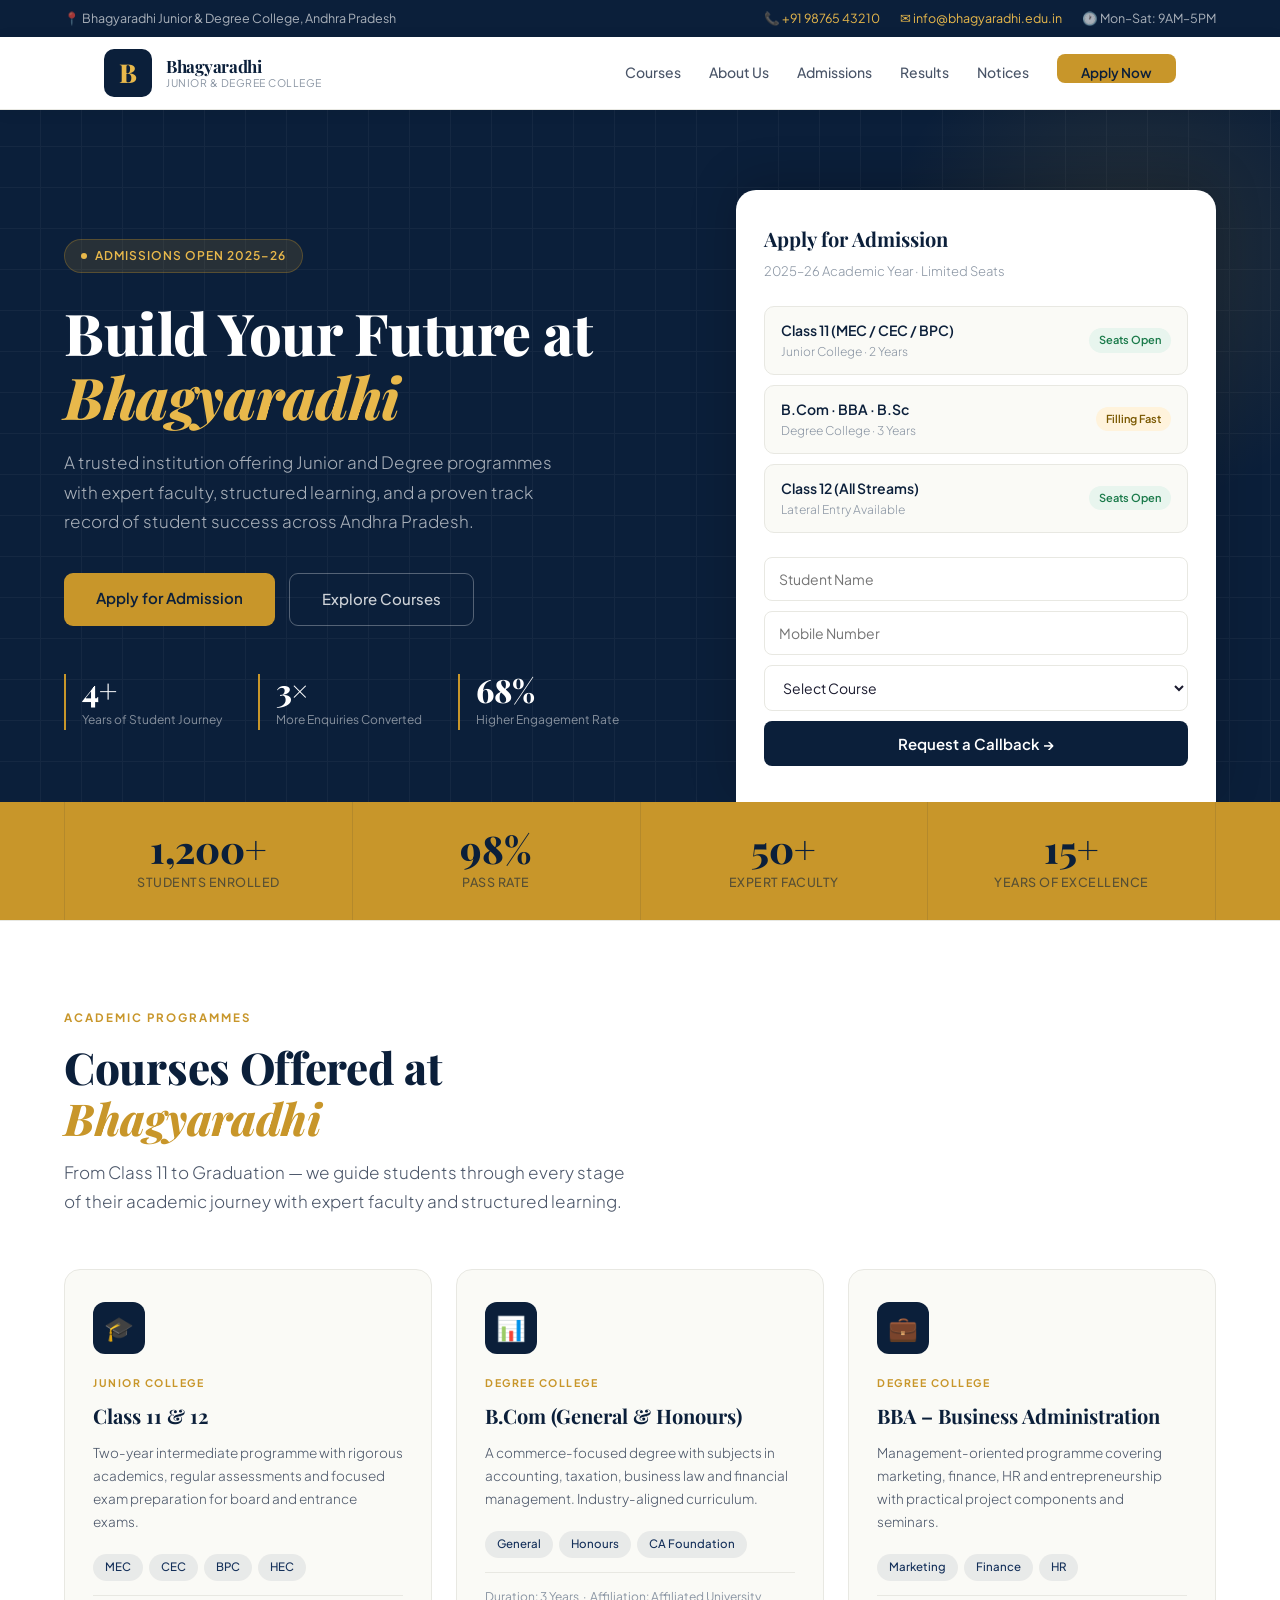
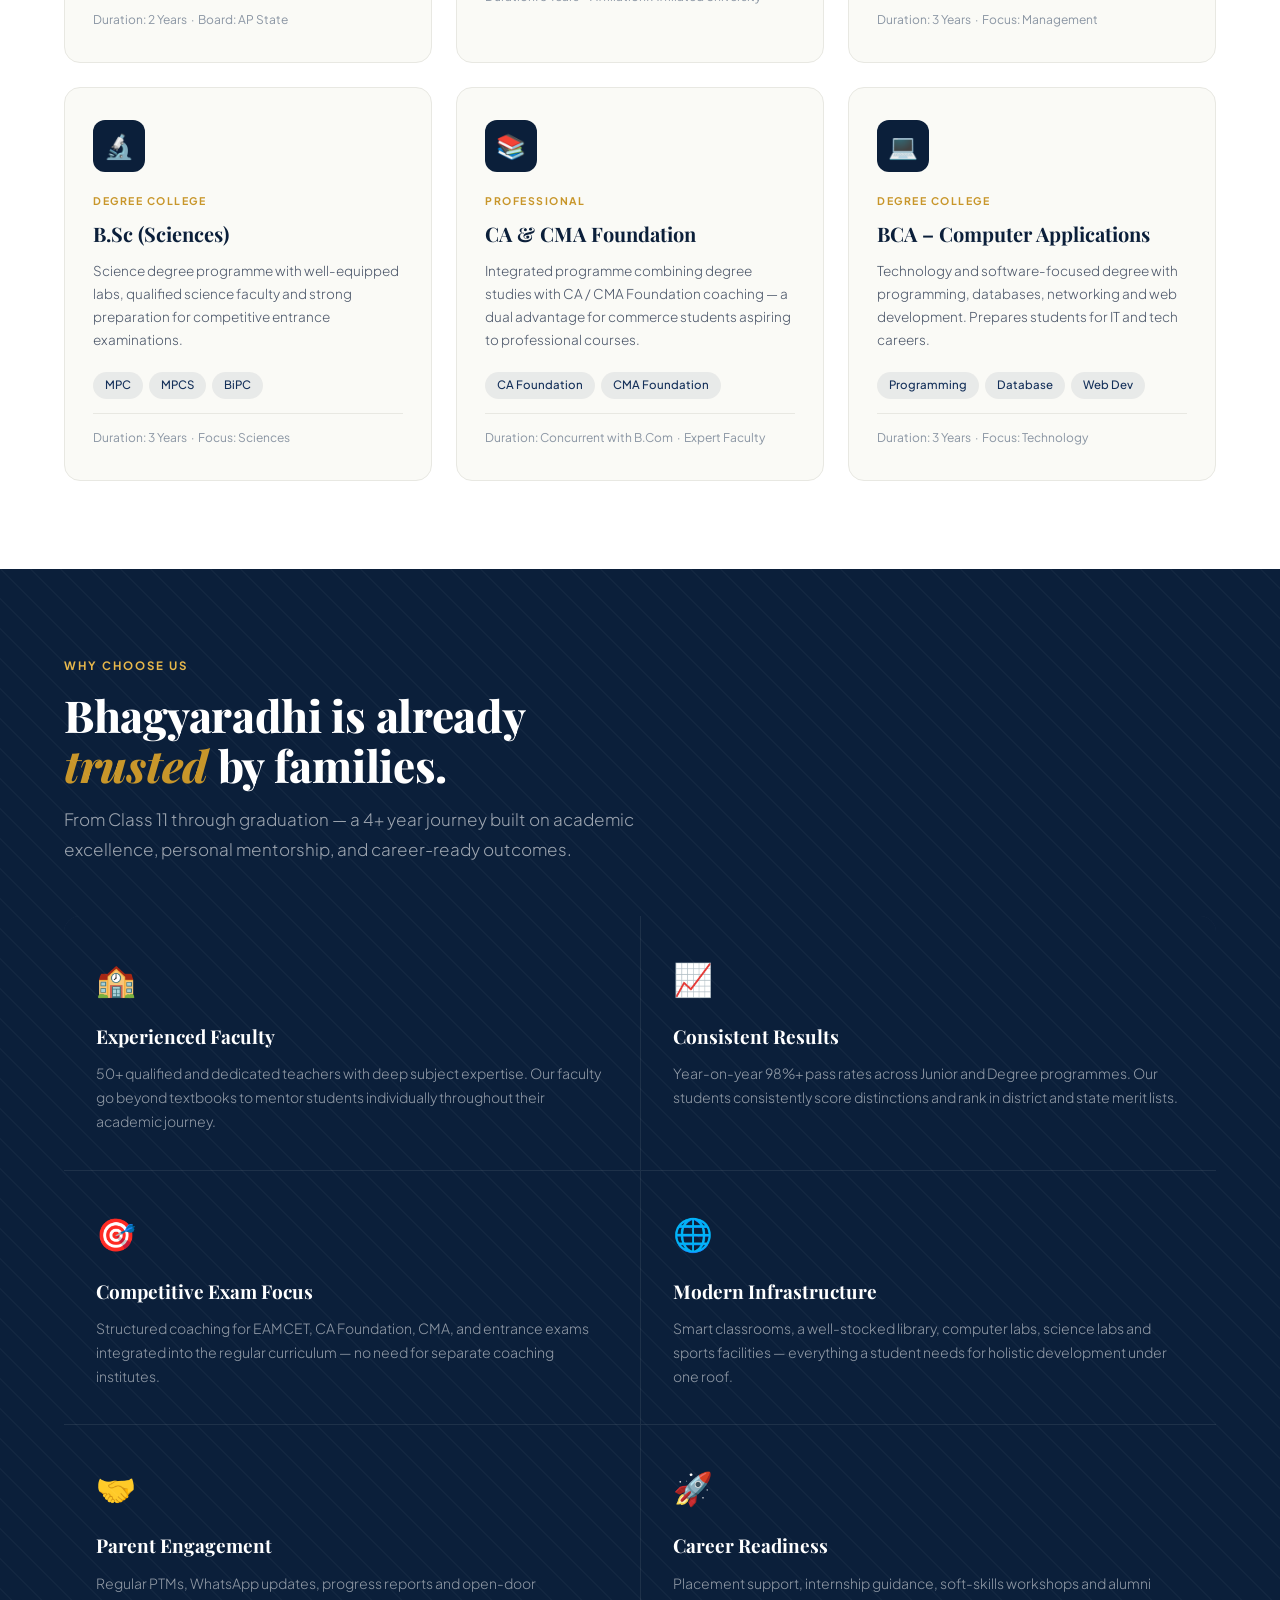
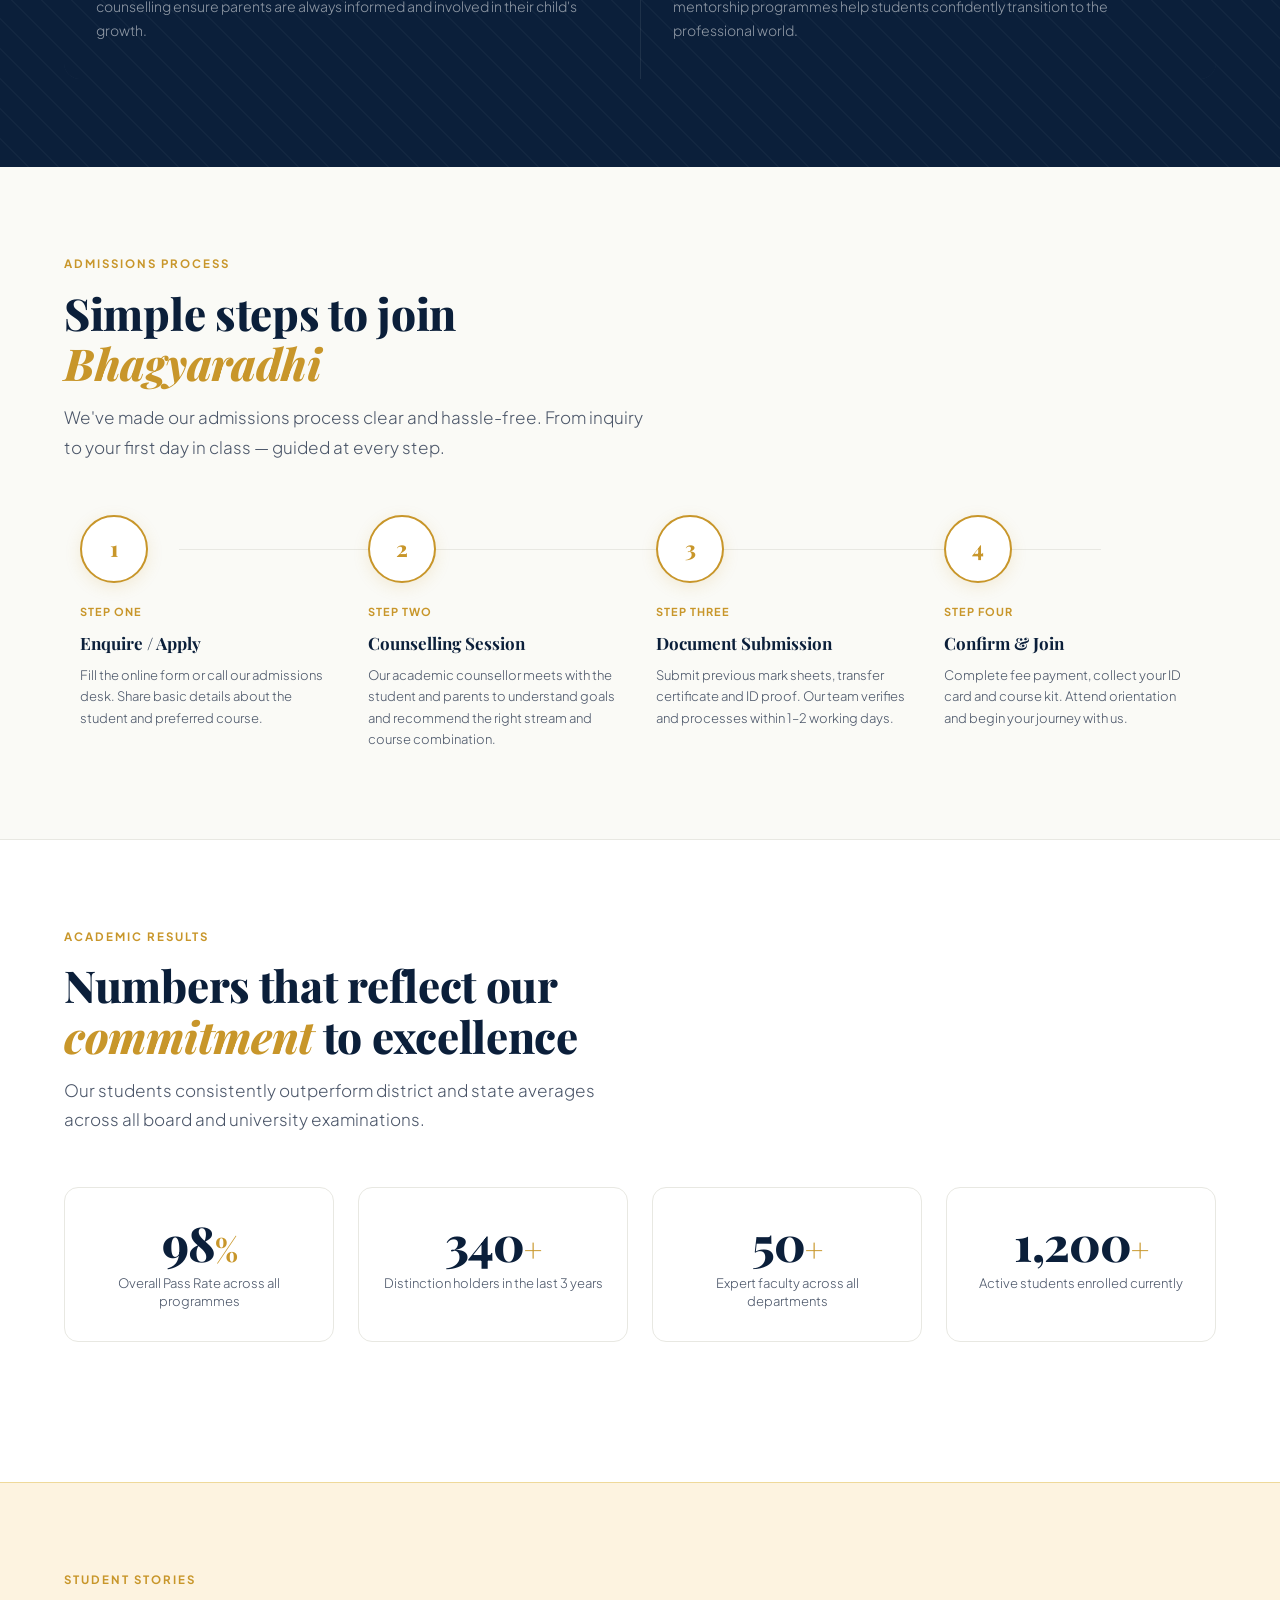
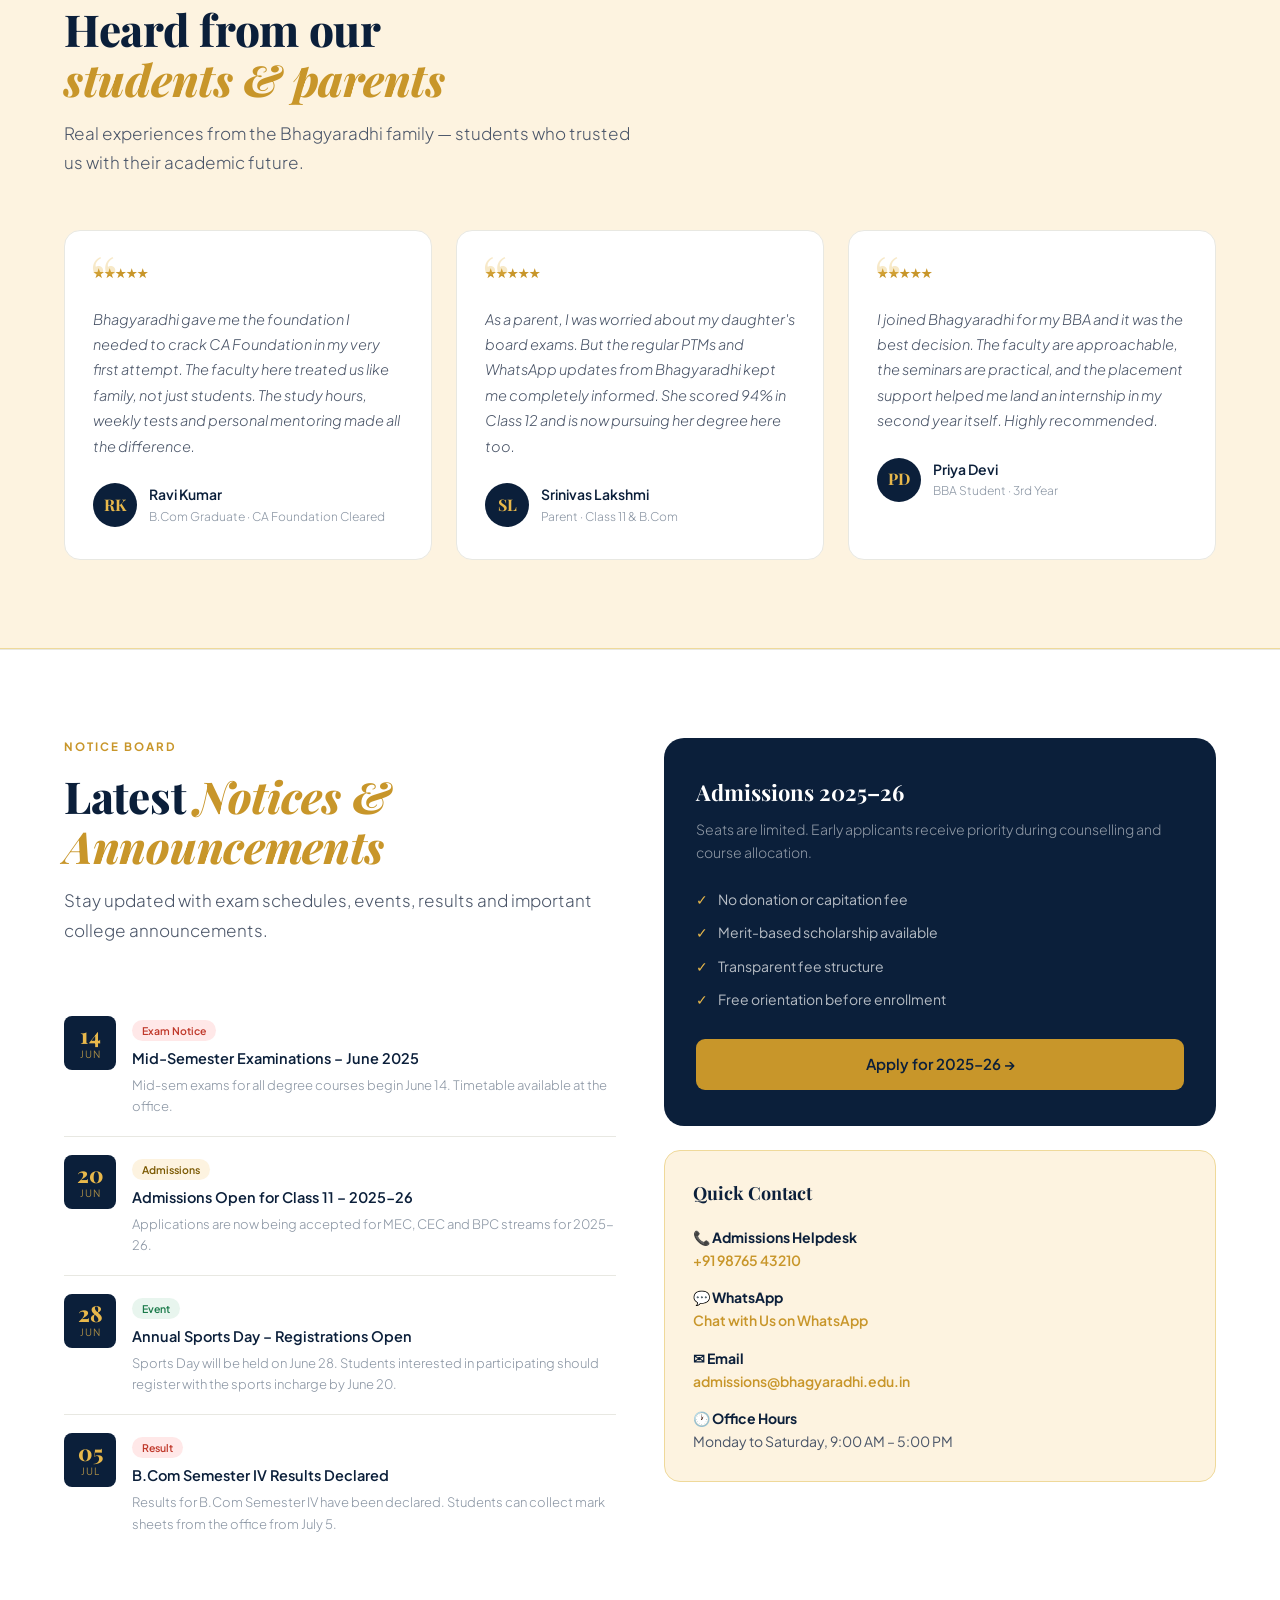
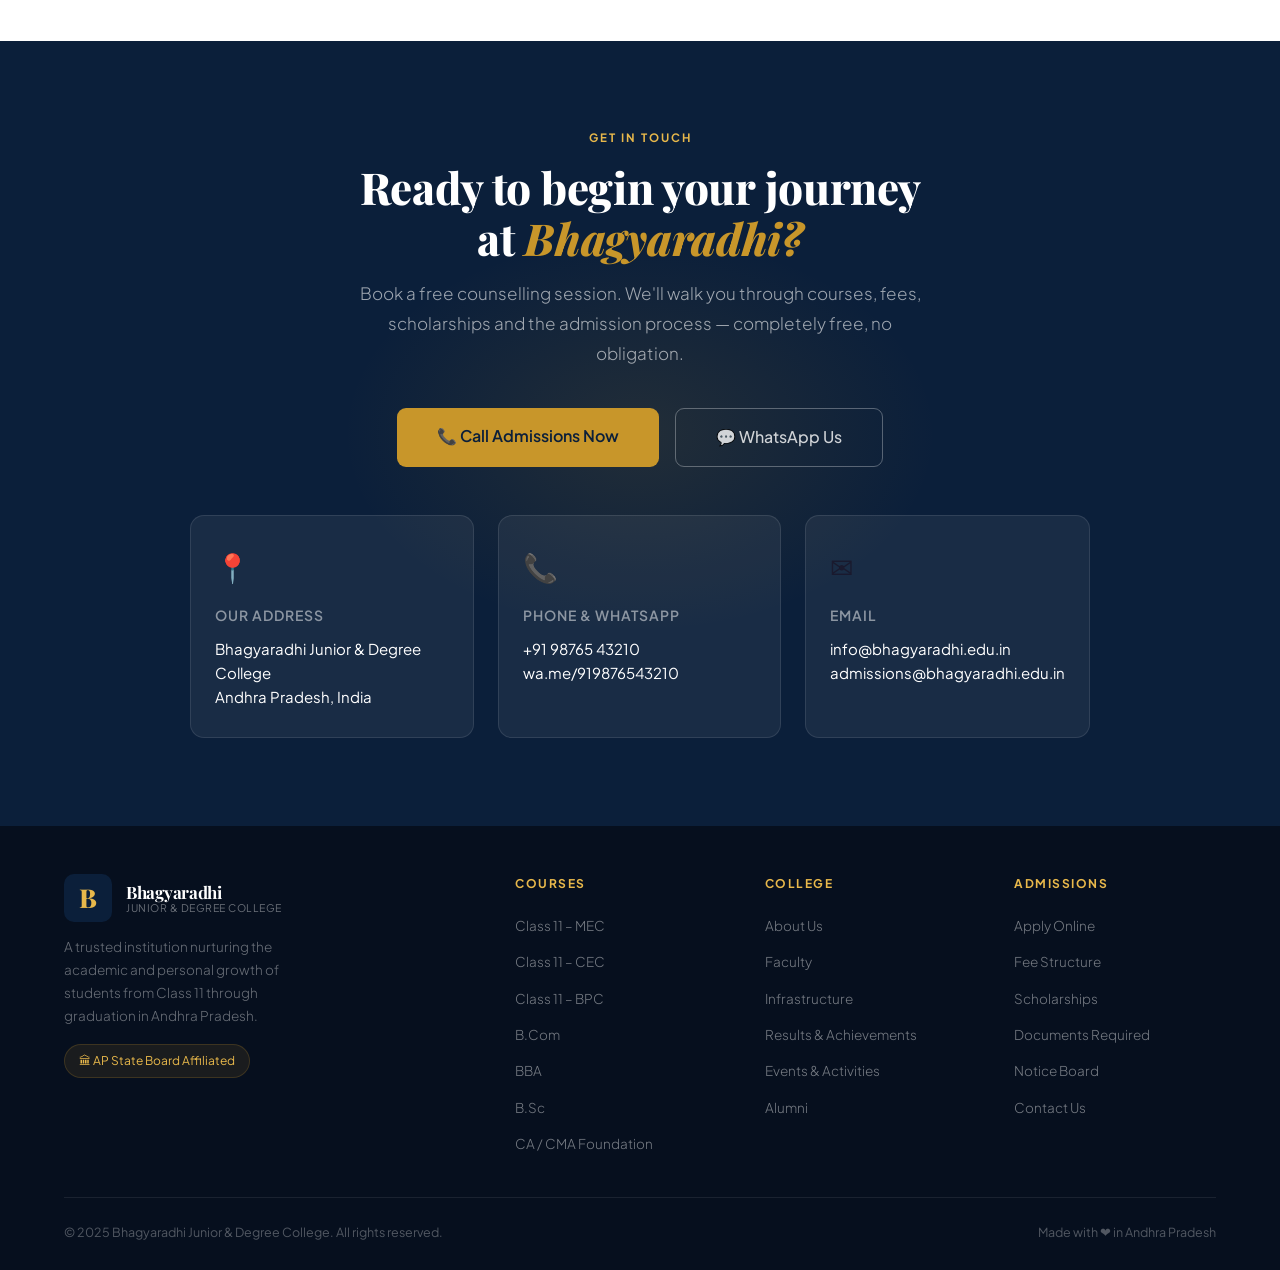
==== commit da74bb97: "Update index.html" ====
--- a/index.html
+++ b/index.html
@@ -3,2197 +3,760 @@
 <head>
 <meta charset="UTF-8">
 <meta name="viewport" content="width=device-width, initial-scale=1.0">
-<title>VELLA Player Auction</title>
-<link href="https://fonts.googleapis.com/css2?family=Bebas+Neue&family=Rajdhani:wght@400;500;600;700&family=Inter:wght@300;400;500;600&display=swap" rel="stylesheet">
+<title>Bhagyaradhi Junior & Degree College — Shaping Futures Since Excellence</title>
+<link rel="preconnect" href="https://fonts.googleapis.com">
+<link rel="preconnect" href="https://fonts.gstatic.com" crossorigin>
+<link href="https://fonts.googleapis.com/css2?family=Playfair+Display:ital,wght@0,600;0,700;0,800;1,600;1,700&family=Plus+Jakarta+Sans:wght@300;400;500;600&display=swap" rel="stylesheet">
 <style>
+*,*::before,*::after{box-sizing:border-box;margin:0;padding:0}
+
 :root {
-  --bg-primary: #0F172A;
-  --bg-secondary: #1E293B;
-  --bg-card: rgba(30,41,59,0.7);
-  --blue: #2563EB;
-  --blue-light: #3B82F6;
-  --gold: #F59E0B;
-  --gold-light: #FCD34D;
-  --green: #10B981;
-  --red: #EF4444;
-  --text-primary: #F1F5F9;
-  --text-secondary: #94A3B8;
-  --border: rgba(148,163,184,0.15);
-  --glass: rgba(255,255,255,0.05);
-  --shadow: 0 25px 50px rgba(0,0,0,0.5);
+  --navy:   #0B1F3A;
+  --navy2:  #14305A;
+  --gold:   #C8962A;
+  --gold2:  #E8B84B;
+  --goldlt: #FDF3E0;
+  --cream:  #FAFAF6;
+  --white:  #FFFFFF;
+  --ink:    #1A1A2E;
+  --ink2:   #4A5568;
+  --ink3:   #8A95A3;
+  --border: #E8E8E2;
+  --red:    #C0392B;
+  --green:  #1A7A4A;
+  --greenlt:#E8F5EE;
+  --fh: 'Playfair Display', Georgia, serif;
+  --fb: 'Plus Jakarta Sans', sans-serif;
 }
-*{margin:0;padding:0;box-sizing:border-box;}
-html{scroll-behavior:smooth;}
-body{
-  background:var(--bg-primary);
-  color:var(--text-primary);
-  font-family:'Rajdhani',sans-serif;
-  min-height:100vh;
-  overflow-x:hidden;
-}
-body::before{
-  content:'';position:fixed;inset:0;
-  background:
-    radial-gradient(ellipse 800px 600px at 20% 10%, rgba(37,99,235,0.12) 0%, transparent 70%),
-    radial-gradient(ellipse 600px 500px at 80% 80%, rgba(245,158,11,0.08) 0%, transparent 70%);
-  pointer-events:none;z-index:0;
-}
-::-webkit-scrollbar{width:6px;}
-::-webkit-scrollbar-track{background:var(--bg-secondary);}
-::-webkit-scrollbar-thumb{background:var(--blue);border-radius:3px;}
-
-/* NAV */
-nav{
-  position:fixed;top:0;left:0;right:0;z-index:1000;
-  background:rgba(15,23,42,0.9);
-  backdrop-filter:blur(20px);
-  border-bottom:1px solid var(--border);
-  padding:0 2rem;height:64px;
-  display:flex;align-items:center;justify-content:space-between;
-}
-.nav-brand{
-  font-family:'Bebas Neue',sans-serif;
-  font-size:1.6rem;letter-spacing:2px;
-  background:linear-gradient(135deg,var(--blue-light),var(--gold));
-  -webkit-background-clip:text;-webkit-text-fill-color:transparent;
-  background-clip:text;cursor:pointer;
-}
-.nav-links{display:flex;gap:0.5rem;align-items:center;}
-.nav-btn{
-  padding:0.4rem 1rem;border-radius:8px;
-  font-family:'Rajdhani',sans-serif;font-size:0.9rem;font-weight:600;
-  cursor:pointer;transition:all .2s;border:none;letter-spacing:0.5px;
-}
-.nav-btn.ghost{background:transparent;color:var(--text-secondary);border:1px solid var(--border);}
-.nav-btn.ghost:hover{color:var(--text-primary);border-color:var(--blue);}
-.nav-btn.primary{background:var(--blue);color:#fff;}
-.nav-btn.primary:hover{background:var(--blue-light);transform:translateY(-1px);}
-.nav-btn.gold{background:linear-gradient(135deg,var(--gold),#D97706);color:#000;font-weight:700;}
-.nav-btn.gold:hover{transform:translateY(-1px);box-shadow:0 4px 20px rgba(245,158,11,0.4);}
-.hamburger{display:none;flex-direction:column;gap:5px;cursor:pointer;padding:4px;}
-.hamburger span{width:22px;height:2px;background:var(--text-primary);border-radius:2px;transition:.3s;}
-
-/* PAGES */
-.page{display:none;min-height:100vh;padding:80px 0 2rem;}
-.page.active{display:block;}
-
-/* HERO */
-.hero{
-  min-height:100vh;display:flex;align-items:center;
-  justify-content:center;text-align:center;
-  position:relative;z-index:1;padding:80px 2rem 2rem;
-}
-.hero-badge{
-  display:inline-flex;align-items:center;gap:0.5rem;
-  background:rgba(37,99,235,0.15);border:1px solid rgba(37,99,235,0.3);
-  padding:0.4rem 1rem;border-radius:100px;
-  font-size:0.8rem;font-weight:600;color:var(--blue-light);
-  letter-spacing:1px;margin-bottom:1.5rem;
-  animation:fadeUp .6s both;
-}
-.live-dot{width:8px;height:8px;background:var(--green);border-radius:50%;animation:pulse 1.5s infinite;}
-@keyframes pulse{0%,100%{opacity:1;transform:scale(1);}50%{opacity:.6;transform:scale(1.3);}}
-.hero h1{
-  font-family:'Bebas Neue',sans-serif;
-  font-size:clamp(3rem,9vw,7rem);
-  line-height:1;letter-spacing:3px;
-  animation:fadeUp .6s .1s both;
-}
-.hero h1 span{
-  background:linear-gradient(135deg,var(--gold),var(--gold-light));
-  -webkit-background-clip:text;-webkit-text-fill-color:transparent;background-clip:text;
-}
-.hero-sub{
-  font-size:1.15rem;color:var(--text-secondary);max-width:550px;margin:1rem auto 2.5rem;
-  font-weight:400;line-height:1.6;animation:fadeUp .6s .2s both;
-}
-.hero-actions{display:flex;gap:1rem;justify-content:center;flex-wrap:wrap;animation:fadeUp .6s .3s both;}
-.btn{
-  padding:0.75rem 1.75rem;border-radius:10px;
-  font-family:'Rajdhani',sans-serif;font-size:1rem;font-weight:700;
-  cursor:pointer;transition:all .25s;border:none;letter-spacing:0.5px;
-}
-.btn-primary{background:var(--blue);color:#fff;box-shadow:0 4px 20px rgba(37,99,235,0.4);}
-.btn-primary:hover{background:var(--blue-light);transform:translateY(-2px);box-shadow:0 8px 30px rgba(37,99,235,0.5);}
-.btn-gold{background:linear-gradient(135deg,var(--gold),#D97706);color:#000;box-shadow:0 4px 20px rgba(245,158,11,0.3);}
-.btn-gold:hover{transform:translateY(-2px);box-shadow:0 8px 30px rgba(245,158,11,0.5);}
-.btn-ghost{background:transparent;color:var(--text-primary);border:2px solid var(--border);}
-.btn-ghost:hover{border-color:var(--blue);color:var(--blue-light);}
-.btn-sm{padding:0.45rem 1rem;font-size:0.85rem;}
-.btn-danger{background:var(--red);color:#fff;}
-.btn-danger:hover{background:#DC2626;transform:translateY(-1px);}
-.btn-green{background:var(--green);color:#fff;}
-.btn-green:hover{background:#059669;transform:translateY(-1px);}
-
-.stats-row{
-  display:grid;grid-template-columns:repeat(4,1fr);gap:1.5rem;
-  max-width:900px;margin:4rem auto 0;padding:0 2rem;
-  animation:fadeUp .6s .4s both;
-}
-.stat-card{
-  background:var(--glass);backdrop-filter:blur(20px);
-  border:1px solid var(--border);border-radius:16px;
-  padding:1.5rem;text-align:center;
-}
-.stat-num{
-  font-family:'Bebas Neue',sans-serif;font-size:2.5rem;
-  background:linear-gradient(135deg,var(--blue-light),var(--gold));
-  -webkit-background-clip:text;-webkit-text-fill-color:transparent;background-clip:text;
-}
-.stat-label{font-size:0.8rem;color:var(--text-secondary);letter-spacing:1px;font-weight:600;}
-
-/* QUICK ACTIONS */
-.quick-section{padding:4rem 2rem;max-width:1200px;margin:0 auto;}
-.section-title{
-  font-family:'Bebas Neue',sans-serif;font-size:2.5rem;
-  letter-spacing:2px;margin-bottom:2rem;text-align:center;
-}
-.section-title span{color:var(--gold);}
-.cards-grid{display:grid;grid-template-columns:repeat(auto-fit,minmax(260px,1fr));gap:1.5rem;}
-.action-card{
-  background:var(--bg-card);backdrop-filter:blur(20px);
-  border:1px solid var(--border);border-radius:20px;
-  padding:2rem;cursor:pointer;transition:all .3s;
-  position:relative;overflow:hidden;
-}
-.action-card::before{
-  content:'';position:absolute;inset:0;
-  background:linear-gradient(135deg,var(--blue),transparent);
-  opacity:0;transition:.3s;
-}
-.action-card:hover{transform:translateY(-6px);border-color:var(--blue);box-shadow:0 20px 40px rgba(37,99,235,0.2);}
-.action-card:hover::before{opacity:0.05;}
-.card-icon{font-size:2.5rem;margin-bottom:1rem;}
-.card-title{font-size:1.3rem;font-weight:700;margin-bottom:0.5rem;}
-.card-desc{color:var(--text-secondary);font-size:0.9rem;font-weight:400;}
-
-/* GLASS CONTAINER */
-.container{max-width:1200px;margin:0 auto;padding:0 1.5rem;}
-.glass-box{
-  background:var(--bg-card);backdrop-filter:blur(20px);
-  border:1px solid var(--border);border-radius:20px;
-  padding:2rem;
-}
-.glass-box-sm{padding:1.25rem;}
-
-/* FORMS */
-.form-page{max-width:650px;margin:0 auto;padding:0 1rem;}
-.form-header{text-align:center;margin-bottom:2.5rem;}
-.form-header h2{font-family:'Bebas Neue',sans-serif;font-size:2.5rem;letter-spacing:2px;}
-.form-header p{color:var(--text-secondary);margin-top:0.5rem;}
-.form-group{margin-bottom:1.25rem;}
-.form-group label{
-  display:block;font-size:0.85rem;font-weight:700;
-  color:var(--text-secondary);letter-spacing:0.5px;margin-bottom:0.4rem;
-  text-transform:uppercase;
-}
-.form-control{
-  width:100%;padding:0.75rem 1rem;
-  background:rgba(255,255,255,0.06);
-  border:1px solid var(--border);border-radius:10px;
-  color:var(--text-primary);font-family:'Rajdhani',sans-serif;font-size:1rem;
-  transition:border-color .2s;outline:none;
-}
-.form-control:focus{border-color:var(--blue);background:rgba(37,99,235,0.08);}
-.form-control option{background:var(--bg-secondary);}
-.form-row{display:grid;grid-template-columns:1fr 1fr;gap:1rem;}
-.img-upload-area{
-  border:2px dashed var(--border);border-radius:12px;
-  padding:2rem;text-align:center;cursor:pointer;
-  transition:.2s;position:relative;overflow:hidden;
-}
-.img-upload-area:hover{border-color:var(--blue);background:rgba(37,99,235,0.05);}
-.img-upload-area input[type=file]{
-  position:absolute;inset:0;opacity:0;cursor:pointer;
-}
-.img-preview{
-  width:90px;height:90px;border-radius:50%;object-fit:cover;
-  border:3px solid var(--blue);margin-bottom:0.75rem;display:none;
-}
-.upload-icon{font-size:2rem;margin-bottom:0.5rem;color:var(--text-secondary);}
-.form-submit{width:100%;padding:0.9rem;margin-top:0.5rem;font-size:1.1rem;}
-
-/* TABS */
-.tabs{display:flex;gap:0.5rem;margin-bottom:1.5rem;background:var(--glass);padding:0.35rem;border-radius:12px;border:1px solid var(--border);}
-.tab{
-  flex:1;text-align:center;padding:0.55rem 1rem;
-  border-radius:8px;cursor:pointer;font-weight:600;font-size:0.9rem;
-  transition:.2s;color:var(--text-secondary);
-}
-.tab.active{background:var(--blue);color:#fff;}
-
-/* AUCTION DASHBOARD */
-.auction-layout{
-  display:grid;grid-template-columns:1fr 360px;gap:1.5rem;
-  max-width:1300px;margin:0 auto;padding:0 1rem;
-}
-.player-spotlight{
-  background:var(--bg-card);backdrop-filter:blur(30px);
-  border:1px solid var(--border);border-radius:24px;
-  padding:2.5rem;text-align:center;position:relative;overflow:hidden;
-  margin-bottom:1.5rem;
-}
-.player-spotlight::before{
-  content:'';position:absolute;top:-50%;left:-50%;width:200%;height:200%;
-  background:radial-gradient(circle at center, rgba(37,99,235,0.08) 0%, transparent 60%);
-  animation:rotate 10s linear infinite;
-}
-@keyframes rotate{from{transform:rotate(0deg);}to{transform:rotate(360deg);}}
-.spotlight-img{
-  width:130px;height:130px;border-radius:50%;object-fit:cover;
-  border:4px solid var(--blue);margin:0 auto 1rem;display:block;
-  box-shadow:0 0 30px rgba(37,99,235,0.5);position:relative;z-index:1;
-  font-size:3.5rem;line-height:130px;background:var(--bg-secondary);
-  overflow:hidden;
-}
-.spotlight-name{
-  font-family:'Bebas Neue',sans-serif;font-size:2.2rem;
-  letter-spacing:2px;position:relative;z-index:1;
-}
-.spotlight-meta{
-  display:flex;gap:1rem;justify-content:center;margin:0.75rem 0;
-  flex-wrap:wrap;position:relative;z-index:1;
-}
-.meta-badge{
-  background:rgba(255,255,255,0.08);border:1px solid var(--border);
-  padding:0.3rem 0.75rem;border-radius:6px;font-size:0.85rem;font-weight:600;
-}
-.meta-badge.role{background:rgba(37,99,235,0.2);border-color:rgba(37,99,235,0.4);color:var(--blue-light);}
-
-.bid-display{
-  display:flex;justify-content:space-between;align-items:center;
-  background:rgba(255,255,255,0.04);border:1px solid var(--border);
-  border-radius:14px;padding:1.25rem 1.5rem;margin:1.5rem 0;
-  position:relative;z-index:1;
-}
-.bid-info{text-align:left;}
-.bid-label{font-size:0.75rem;color:var(--text-secondary);letter-spacing:1px;font-weight:600;}
-.bid-amount{
-  font-family:'Bebas Neue',sans-serif;font-size:2rem;
-  color:var(--gold);letter-spacing:1px;
-}
-.base-price{font-family:'Bebas Neue',sans-serif;font-size:1.3rem;color:var(--text-secondary);}
-
-/* TIMER */
-.timer-ring{position:relative;width:80px;height:80px;}
-.timer-svg{transform:rotate(-90deg);}
-.timer-track{fill:none;stroke:rgba(255,255,255,0.1);stroke-width:5;}
-.timer-prog{fill:none;stroke:var(--gold);stroke-width:5;stroke-linecap:round;
-  stroke-dasharray:220;stroke-dashoffset:0;transition:stroke-dashoffset 1s linear;}
-.timer-text{
-  position:absolute;inset:0;display:flex;align-items:center;justify-content:center;
-  font-family:'Bebas Neue',sans-serif;font-size:1.5rem;color:var(--gold);
-}
-.timer-ring.urgent .timer-prog{stroke:var(--red);}
-.timer-ring.urgent .timer-text{color:var(--red);animation:shake .2s infinite;}
-@keyframes shake{0%,100%{transform:translateX(0);}50%{transform:translateX(2px);}}
-
-.bid-actions{display:grid;grid-template-columns:1fr 1fr;gap:1rem;position:relative;z-index:1;}
-.bid-btn{
-  padding:1rem;border-radius:12px;font-family:'Rajdhani',sans-serif;
-  font-size:1rem;font-weight:700;cursor:pointer;transition:all .2s;border:none;
-  letter-spacing:0.5px;
-}
-.bid-btn.main{
-  grid-column:1/-1;
-  background:linear-gradient(135deg,var(--blue),#1D4ED8);color:#fff;font-size:1.15rem;
-  box-shadow:0 4px 20px rgba(37,99,235,0.4);
-}
-.bid-btn.main:hover{transform:translateY(-2px);box-shadow:0 8px 30px rgba(37,99,235,0.6);}
-.bid-btn.main:disabled{background:rgba(255,255,255,0.1);color:var(--text-secondary);transform:none;box-shadow:none;cursor:not-allowed;}
-.bid-btn.skip{background:rgba(239,68,68,0.15);color:var(--red);border:1px solid rgba(239,68,68,0.3);}
-.bid-btn.skip:hover{background:rgba(239,68,68,0.25);}
-.bid-btn.pass{background:rgba(255,255,255,0.06);color:var(--text-secondary);border:1px solid var(--border);}
-.bid-btn.pass:hover{background:rgba(255,255,255,0.1);}
-
-/* Bid Log */
-.bid-log{background:var(--bg-card);backdrop-filter:blur(20px);border:1px solid var(--border);border-radius:20px;padding:1.25rem;}
-.bid-log-title{font-weight:700;font-size:1rem;margin-bottom:1rem;display:flex;align-items:center;gap:0.5rem;}
-.bid-log-list{max-height:200px;overflow-y:auto;display:flex;flex-direction:column;gap:0.5rem;}
-.bid-entry{
-  display:flex;justify-content:space-between;align-items:center;
-  padding:0.5rem 0.75rem;background:rgba(255,255,255,0.04);
-  border-radius:8px;font-size:0.85rem;border-left:3px solid var(--blue);
-  animation:slideIn .3s both;
-}
-@keyframes slideIn{from{opacity:0;transform:translateX(-10px);}to{opacity:1;transform:translateX(0);}}
-.bid-entry.new{border-left-color:var(--gold);background:rgba(245,158,11,0.08);}
-.bid-team{font-weight:700;}
-.bid-pts{color:var(--gold);font-weight:700;}
-
-/* Team Budget Panel */
-.budget-panel{background:var(--bg-card);backdrop-filter:blur(20px);border:1px solid var(--border);border-radius:20px;padding:1.25rem;margin-bottom:1rem;}
-.budget-title{font-weight:700;font-size:1rem;margin-bottom:1rem;}
-.team-budget-item{
-  display:flex;justify-content:space-between;align-items:center;
-  padding:0.6rem 0;border-bottom:1px solid var(--border);
-}
-.team-budget-item:last-child{border:none;}
-.tb-name{font-weight:600;font-size:0.9rem;}
-.tb-right{text-align:right;}
-.tb-pts{font-family:'Bebas Neue',sans-serif;font-size:1.2rem;color:var(--gold);}
-.tb-slots{font-size:0.75rem;color:var(--text-secondary);}
-.progress-bar{height:4px;background:rgba(255,255,255,0.1);border-radius:2px;margin-top:4px;}
-.progress-fill{height:100%;border-radius:2px;background:linear-gradient(90deg,var(--green),var(--blue));transition:.5s;}
-
-/* Sold Overlay */
-.sold-overlay{
-  position:fixed;inset:0;z-index:9999;display:none;
-  align-items:center;justify-content:center;
-  background:rgba(0,0,0,0.85);backdrop-filter:blur(10px);
-}
-.sold-overlay.show{display:flex;}
-.sold-card{
-  background:linear-gradient(135deg,rgba(30,41,59,0.95),rgba(15,23,42,0.95));
-  border:2px solid var(--gold);border-radius:24px;
-  padding:3rem;text-align:center;max-width:450px;width:90%;
-  animation:popIn .5s cubic-bezier(.175,.885,.32,1.275);
-  position:relative;overflow:hidden;
-}
-.sold-card::before{
-  content:'';position:absolute;inset:-50%;
-  background:radial-gradient(circle,rgba(245,158,11,0.15),transparent 60%);
-  animation:rotate 4s linear infinite;
-}
-@keyframes popIn{from{opacity:0;transform:scale(.5);}to{opacity:1;transform:scale(1);}}
-.sold-stamp{
-  font-family:'Bebas Neue',sans-serif;font-size:5rem;
-  color:var(--gold);letter-spacing:5px;line-height:1;
-  text-shadow:0 0 40px rgba(245,158,11,0.8);
-  position:relative;z-index:1;
-}
-.sold-player-name{font-family:'Bebas Neue',sans-serif;font-size:2rem;letter-spacing:2px;position:relative;z-index:1;}
-.sold-team{font-size:1.2rem;color:var(--text-secondary);position:relative;z-index:1;}
-.sold-price{
-  font-family:'Bebas Neue',sans-serif;font-size:2.5rem;color:var(--gold);
-  position:relative;z-index:1;margin:0.5rem 0;
-}
-.sold-img{
-  width:100px;height:100px;border-radius:50%;
-  border:4px solid var(--gold);margin:0 auto 1rem;display:block;
-  position:relative;z-index:1;background:var(--bg-secondary);
-  font-size:2.5rem;line-height:100px;overflow:hidden;
-}
-.confetti-container{position:fixed;inset:0;pointer-events:none;z-index:10000;}
-.confetti-piece{
-  position:absolute;width:10px;height:10px;
-  animation:confettiFall 2s ease-in forwards;
-}
-@keyframes confettiFall{
-  from{opacity:1;transform:translateY(-10px) rotate(0deg);}
-  to{opacity:0;transform:translateY(100vh) rotate(720deg);}
-}
-
-/* UNSOLD OVERLAY */
-.unsold-overlay{
-  position:fixed;inset:0;z-index:9999;display:none;
-  align-items:center;justify-content:center;
-  background:rgba(0,0,0,0.8);backdrop-filter:blur(8px);
-}
-.unsold-overlay.show{display:flex;}
-.unsold-card{
-  background:rgba(30,41,59,0.95);border:2px solid var(--red);
-  border-radius:24px;padding:2.5rem;text-align:center;max-width:380px;
-  animation:popIn .4s both;
-}
-.unsold-stamp{font-family:'Bebas Neue',sans-serif;font-size:4rem;color:var(--red);letter-spacing:4px;}
-
-/* ADMIN PANEL */
-.admin-layout{display:grid;grid-template-columns:240px 1fr;gap:1.5rem;max-width:1300px;margin:0 auto;padding:0 1rem;}
-.admin-sidebar{background:var(--bg-card);backdrop-filter:blur(20px);border:1px solid var(--border);border-radius:20px;padding:1.5rem;height:fit-content;}
-.admin-logo{font-family:'Bebas Neue',sans-serif;font-size:1.4rem;letter-spacing:2px;color:var(--gold);margin-bottom:1.5rem;}
-.admin-menu{display:flex;flex-direction:column;gap:0.3rem;}
-.admin-menu-item{
-  padding:0.65rem 1rem;border-radius:10px;cursor:pointer;
-  font-weight:600;font-size:0.9rem;transition:.2s;
-  color:var(--text-secondary);display:flex;align-items:center;gap:0.6rem;
-}
-.admin-menu-item:hover{background:rgba(255,255,255,0.06);color:var(--text-primary);}
-.admin-menu-item.active{background:rgba(37,99,235,0.2);color:var(--blue-light);border-left:3px solid var(--blue);}
-.admin-content{background:var(--bg-card);backdrop-filter:blur(20px);border:1px solid var(--border);border-radius:20px;padding:1.5rem;}
-.admin-section{display:none;}
-.admin-section.active{display:block;}
-.admin-section-title{font-family:'Bebas Neue',sans-serif;font-size:1.8rem;letter-spacing:1px;margin-bottom:1.5rem;border-bottom:1px solid var(--border);padding-bottom:0.75rem;}
-
-/* Tables */
-.table-wrap{overflow-x:auto;border-radius:12px;}
-table{width:100%;border-collapse:collapse;font-size:0.9rem;}
-th{padding:0.75rem 1rem;text-align:left;background:rgba(255,255,255,0.04);color:var(--text-secondary);font-weight:700;font-size:0.8rem;letter-spacing:0.5px;text-transform:uppercase;}
-td{padding:0.75rem 1rem;border-top:1px solid var(--border);vertical-align:middle;}
-tr:hover td{background:rgba(255,255,255,0.02);}
-.badge{display:inline-block;padding:0.2rem 0.6rem;border-radius:5px;font-size:0.75rem;font-weight:700;letter-spacing:0.5px;}
-.badge-pending{background:rgba(245,158,11,0.15);color:var(--gold);}
-.badge-approved{background:rgba(16,185,129,0.15);color:var(--green);}
-.badge-sold{background:rgba(245,158,11,0.15);color:var(--gold);}
-.badge-unsold{background:rgba(239,68,68,0.15);color:var(--red);}
-.badge-pool{background:rgba(37,99,235,0.15);color:var(--blue-light);}
-
-/* TEAM DASHBOARD */
-.team-dash-layout{max-width:1100px;margin:0 auto;padding:0 1rem;}
-.team-header-card{
-  background:linear-gradient(135deg,rgba(37,99,235,0.2),rgba(245,158,11,0.1));
-  border:1px solid var(--border);border-radius:20px;padding:2rem;
-  display:flex;align-items:center;gap:2rem;margin-bottom:1.5rem;
-  flex-wrap:wrap;
-}
-.team-logo-large{
-  width:80px;height:80px;border-radius:14px;
-  background:var(--blue);display:flex;align-items:center;justify-content:center;
-  font-size:2rem;font-weight:700;color:#fff;flex-shrink:0;overflow:hidden;
-}
-.team-dash-name{font-family:'Bebas Neue',sans-serif;font-size:2.2rem;letter-spacing:2px;}
-.team-dash-stats{display:flex;gap:1.5rem;flex-wrap:wrap;margin-top:0.5rem;}
-.td-stat{text-align:center;}
-.td-stat-val{font-family:'Bebas Neue',sans-serif;font-size:1.8rem;color:var(--gold);}
-.td-stat-lbl{font-size:0.75rem;color:var(--text-secondary);font-weight:600;letter-spacing:0.5px;}
-.player-grid{display:grid;grid-template-columns:repeat(auto-fill,minmax(180px,1fr));gap:1rem;}
-.player-mini-card{
-  background:var(--bg-card);border:1px solid var(--border);border-radius:14px;
-  padding:1.25rem;text-align:center;transition:.2s;
-}
-.player-mini-card:hover{border-color:var(--blue);transform:translateY(-3px);}
-.pmc-img{
-  width:60px;height:60px;border-radius:50%;
-  border:2px solid var(--blue);margin:0 auto 0.75rem;display:block;
-  background:var(--bg-secondary);font-size:1.5rem;line-height:60px;
-  overflow:hidden;text-align:center;
-}
-.pmc-name{font-weight:700;font-size:0.95rem;}
-.pmc-role{font-size:0.8rem;color:var(--text-secondary);}
-.pmc-price{color:var(--gold);font-weight:700;font-size:0.9rem;margin-top:0.3rem;}
-.empty-state{text-align:center;padding:3rem;color:var(--text-secondary);}
-.empty-state .icon{font-size:3rem;margin-bottom:1rem;}
-
-/* HISTORY */
-.history-page{max-width:1100px;margin:0 auto;padding:0 1rem;}
-.history-filters{display:flex;gap:0.75rem;margin-bottom:1.5rem;flex-wrap:wrap;}
-.filter-btn{
-  padding:0.4rem 1rem;border-radius:8px;font-family:'Rajdhani',sans-serif;
-  font-weight:600;font-size:0.85rem;cursor:pointer;transition:.2s;border:none;
-  background:rgba(255,255,255,0.06);color:var(--text-secondary);
-}
-.filter-btn.active{background:var(--blue);color:#fff;}
-.history-grid{display:grid;grid-template-columns:repeat(auto-fill,minmax(240px,1fr));gap:1rem;}
-.history-card{
-  background:var(--bg-card);border:1px solid var(--border);border-radius:16px;
-  padding:1.25rem;transition:.2s;position:relative;overflow:hidden;
-}
-.history-card.sold::before{content:'';position:absolute;top:0;left:0;right:0;height:3px;background:linear-gradient(90deg,var(--gold),var(--gold-light));}
-.history-card.unsold::before{content:'';position:absolute;top:0;left:0;right:0;height:3px;background:var(--red);}
-.hc-header{display:flex;align-items:center;gap:0.75rem;margin-bottom:0.75rem;}
-.hc-img{width:48px;height:48px;border-radius:50%;background:var(--bg-secondary);font-size:1.2rem;line-height:48px;text-align:center;flex-shrink:0;border:2px solid var(--border);overflow:hidden;}
-.hc-name{font-weight:700;}
-.hc-role{font-size:0.8rem;color:var(--text-secondary);}
-.hc-footer{display:flex;justify-content:space-between;align-items:center;margin-top:0.75rem;padding-top:0.75rem;border-top:1px solid var(--border);}
-.hc-team{font-size:0.85rem;color:var(--text-secondary);}
-.hc-price{font-family:'Bebas Neue',sans-serif;font-size:1.2rem;color:var(--gold);}
-
-/* AUCTION STATUS BAR */
-.auction-status-bar{
-  background:var(--bg-card);border:1px solid var(--border);border-radius:14px;
-  padding:0.75rem 1.5rem;margin-bottom:1rem;
-  display:flex;align-items:center;justify-content:space-between;flex-wrap:wrap;gap:0.5rem;
-}
-.status-indicator{display:flex;align-items:center;gap:0.5rem;font-weight:700;}
-.si-dot{width:10px;height:10px;border-radius:50%;background:var(--text-secondary);}
-.si-dot.live{background:var(--green);animation:pulse 1.5s infinite;}
-.si-dot.paused{background:var(--gold);}
-.si-dot.idle{background:var(--text-secondary);}
-
-/* TOAST */
-.toast{
-  position:fixed;bottom:1.5rem;right:1.5rem;z-index:9000;
-  background:var(--bg-secondary);border:1px solid var(--border);
-  border-radius:12px;padding:0.75rem 1.25rem;
-  display:flex;align-items:center;gap:0.75rem;
-  transform:translateY(100px);opacity:0;transition:.3s;
-  max-width:320px;
-}
-.toast.show{transform:translateY(0);opacity:1;}
-.toast.success{border-left:4px solid var(--green);}
-.toast.error{border-left:4px solid var(--red);}
-.toast.info{border-left:4px solid var(--blue);}
-.toast.warning{border-left:4px solid var(--gold);}
-.toast-msg{font-size:0.9rem;font-weight:600;}
-
-/* MODAL */
-.modal-overlay{
-  position:fixed;inset:0;z-index:8000;
-  background:rgba(0,0,0,0.7);backdrop-filter:blur(5px);
-  display:none;align-items:center;justify-content:center;padding:1rem;
-}
-.modal-overlay.show{display:flex;}
-.modal{
-  background:var(--bg-secondary);border:1px solid var(--border);
-  border-radius:20px;padding:2rem;max-width:500px;width:100%;
-  animation:popIn .3s both;
-}
-.modal-header{font-family:'Bebas Neue',sans-serif;font-size:1.8rem;letter-spacing:1px;margin-bottom:1.25rem;}
-.modal-actions{display:flex;gap:0.75rem;justify-content:flex-end;margin-top:1.5rem;}
-
-/* AUCTION POOL */
-.pool-grid{display:grid;grid-template-columns:repeat(auto-fill,minmax(150px,1fr));gap:0.75rem;}
-.pool-player{
-  background:rgba(255,255,255,0.04);border:1px solid var(--border);
-  border-radius:12px;padding:0.75rem;text-align:center;cursor:pointer;
-  transition:.2s;font-size:0.85rem;
-}
-.pool-player:hover{border-color:var(--blue);background:rgba(37,99,235,0.08);}
-.pool-player.selected{border-color:var(--gold);background:rgba(245,158,11,0.1);}
-.pp-avatar{
-  width:44px;height:44px;border-radius:50%;margin:0 auto 0.4rem;display:flex;
-  align-items:center;justify-content:center;
-  background:var(--bg-secondary);font-size:1.2rem;overflow:hidden;
-}
-.pp-name{font-weight:700;font-size:0.8rem;}
-.pp-base{color:var(--gold);font-size:0.75rem;}
-.admin-form-grid{display:grid;grid-template-columns:1fr 1fr;gap:1rem;}
-
-/* WAITING STATE */
-.waiting-state{text-align:center;padding:3rem 1.5rem;}
-.waiting-state h3{font-family:'Bebas Neue',sans-serif;font-size:2rem;letter-spacing:2px;margin-bottom:0.5rem;}
-.waiting-state p{color:var(--text-secondary);}
-.pulse-ring{width:80px;height:80px;border-radius:50%;border:3px solid var(--blue);margin:0 auto 1.5rem;animation:ringPulse 2s infinite;}
-@keyframes ringPulse{0%{box-shadow:0 0 0 0 rgba(37,99,235,0.4);}70%{box-shadow:0 0 0 20px rgba(37,99,235,0);}100%{box-shadow:0 0 0 0 rgba(37,99,235,0);}}
-
-/* LEADERBOARD */
-.leaderboard-item{
-  display:flex;align-items:center;gap:1rem;
-  padding:0.75rem 1rem;background:rgba(255,255,255,0.03);
-  border-radius:10px;margin-bottom:0.5rem;
-}
-.lb-rank{font-family:'Bebas Neue',sans-serif;font-size:1.5rem;width:36px;text-align:center;color:var(--text-secondary);}
-.lb-rank.gold{color:var(--gold);}
-.lb-rank.silver{color:#C0C0C0;}
-.lb-rank.bronze{color:#CD7F32;}
-.lb-info{flex:1;}
-.lb-team{font-weight:700;}
-.lb-detail{font-size:0.8rem;color:var(--text-secondary);}
-.lb-pts{font-family:'Bebas Neue',sans-serif;font-size:1.3rem;color:var(--gold);}
-
-/* FIREBASE LOADER */
-.fb-loader{
-  position:fixed;inset:0;z-index:99999;
-  background:var(--bg-primary);display:flex;
-  flex-direction:column;align-items:center;justify-content:center;gap:1rem;
-}
-.fb-loader-ring{width:60px;height:60px;border-radius:50%;border:4px solid rgba(37,99,235,0.2);border-top-color:var(--blue);animation:spin 1s linear infinite;}
-@keyframes spin{to{transform:rotate(360deg);}}
-
-/* ANIMATIONS */
-@keyframes fadeUp{from{opacity:0;transform:translateY(20px);}to{opacity:1;transform:translateY(0);}}
-@keyframes fadeIn{from{opacity:0;}to{opacity:1;}}
-
-/* MOBILE */
-@media(max-width:900px){
-  .auction-layout{grid-template-columns:1fr;}
-  .admin-layout{grid-template-columns:1fr;}
-  .admin-sidebar{order:1;}
-  .admin-menu{flex-direction:row;flex-wrap:wrap;}
-  .stats-row{grid-template-columns:repeat(2,1fr);}
-  .form-row,.admin-form-grid{grid-template-columns:1fr;}
-}
-@media(max-width:600px){
-  nav{padding:0 1rem;}
-  .nav-links{display:none;}
-  .nav-links.open{
-    display:flex;flex-direction:column;
-    position:absolute;top:64px;left:0;right:0;
-    background:rgba(15,23,42,0.98);
-    padding:1rem;border-bottom:1px solid var(--border);
-    z-index:999;
-  }
-  .hamburger{display:flex;}
-  .stats-row{grid-template-columns:1fr 1fr;}
+
+html{scroll-behavior:smooth}
+body{font-family:var(--fb);background:var(--cream);color:var(--ink);line-height:1.65;font-size:16px;-webkit-font-smoothing:antialiased}
+
+/* ─── TOPBAR ─── */
+.topbar{background:var(--navy);color:rgba(255,255,255,.65);font-size:12.5px;padding:8px 5vw;display:flex;justify-content:space-between;align-items:center;flex-wrap:wrap;gap:8px}
+.topbar a{color:var(--gold2);text-decoration:none}
+.topbar-right{display:flex;gap:20px}
+
+/* ─── NAV ─── */
+nav{position:sticky;top:0;z-index:200;background:var(--white);border-bottom:1px solid var(--border);box-shadow:0 2px 16px rgba(0,0,0,.06)}
+.nav-inner{max-width:1200px;margin:0 auto;padding:0 5vw;height:72px;display:flex;align-items:center;justify-content:space-between;gap:24px}
+.logo{display:flex;align-items:center;gap:14px;text-decoration:none}
+.logo-emblem{width:48px;height:48px;background:var(--navy);border-radius:10px;display:flex;align-items:center;justify-content:center;flex-shrink:0;position:relative;overflow:hidden}
+.logo-emblem::before{content:'B';font-family:var(--fh);font-size:26px;font-weight:800;color:var(--gold2);line-height:1}
+.logo-text{display:flex;flex-direction:column;line-height:1.2}
+.logo-name{font-family:var(--fh);font-size:17px;font-weight:700;color:var(--navy);letter-spacing:-.3px}
+.logo-sub{font-size:10.5px;color:var(--ink3);font-weight:400;letter-spacing:.5px;text-transform:uppercase}
+.nav-links{display:flex;gap:28px;list-style:none;align-items:center}
+.nav-links a{font-size:14px;color:var(--ink2);text-decoration:none;font-weight:500;transition:color .2s;position:relative;padding-bottom:2px}
+.nav-links a::after{content:'';position:absolute;bottom:0;left:0;right:0;height:2px;background:var(--gold);transform:scaleX(0);transition:transform .2s;border-radius:1px}
+.nav-links a:hover{color:var(--navy)}
+.nav-links a:hover::after{transform:scaleX(1)}
+.nav-cta{background:var(--gold)!important;color:var(--navy)!important;padding:10px 24px;border-radius:8px;font-weight:600!important;font-size:13.5px!important;transition:background .2s!important}
+.nav-cta:hover{background:var(--gold2)!important}
+.nav-cta::after{display:none!important}
+
+/* ─── HERO ─── */
+.hero{background:var(--navy);position:relative;overflow:hidden;padding:80px 5vw 0}
+.hero-bg-pattern{position:absolute;inset:0;opacity:.04;background-image:repeating-linear-gradient(0deg,transparent,transparent 40px,rgba(255,255,255,1) 40px,rgba(255,255,255,1) 41px),repeating-linear-gradient(90deg,transparent,transparent 40px,rgba(255,255,255,1) 40px,rgba(255,255,255,1) 41px)}
+.hero-bg-glow{position:absolute;top:-100px;right:-100px;width:500px;height:500px;background:radial-gradient(circle,rgba(200,150,42,.15) 0%,transparent 70%);pointer-events:none}
+.hero-inner{max-width:1200px;margin:0 auto;display:grid;grid-template-columns:1fr 480px;gap:64px;align-items:flex-end;position:relative;z-index:1}
+.hero-left{padding-bottom:72px}
+.hero-pill{display:inline-flex;align-items:center;gap:8px;background:rgba(200,150,42,.15);border:1px solid rgba(200,150,42,.3);color:var(--gold2);font-size:12px;font-weight:600;letter-spacing:1px;text-transform:uppercase;padding:6px 16px;border-radius:100px;margin-bottom:28px}
+.hero-pill span{width:6px;height:6px;border-radius:50%;background:var(--gold2);display:inline-block;animation:pulse 2s infinite}
+@keyframes pulse{0%,100%{opacity:1}50%{opacity:.4}}
+h1{font-family:var(--fh);font-size:clamp(36px,4.5vw,58px);font-weight:800;line-height:1.1;letter-spacing:-.5px;color:var(--white);margin-bottom:20px}
+h1 em{font-style:italic;color:var(--gold2)}
+.hero-desc{font-size:17px;color:rgba(255,255,255,.65);line-height:1.75;margin-bottom:36px;font-weight:300;max-width:520px}
+.hero-btns{display:flex;gap:14px;flex-wrap:wrap;margin-bottom:48px}
+.btn-gold{background:var(--gold);color:var(--navy);padding:13px 32px;border-radius:9px;font-size:15px;font-weight:600;text-decoration:none;display:inline-block;transition:background .2s,transform .15s;border:none;cursor:pointer}
+.btn-gold:hover{background:var(--gold2);transform:translateY(-2px)}
+.btn-outline{border:1.5px solid rgba(255,255,255,.3);color:rgba(255,255,255,.8);padding:13px 32px;border-radius:9px;font-size:15px;font-weight:500;text-decoration:none;display:inline-block;transition:border-color .2s,color .2s}
+.btn-outline:hover{border-color:var(--gold2);color:var(--gold2)}
+.hero-stats{display:flex;gap:36px;flex-wrap:wrap}
+.hstat{border-left:2px solid var(--gold);padding-left:16px}
+.hstat-num{font-family:var(--fh);font-size:32px;font-weight:800;color:var(--white);line-height:1}
+.hstat-lbl{font-size:12px;color:rgba(255,255,255,.5);margin-top:4px}
+
+/* ─── HERO RIGHT CARD ─── */
+.hero-right{position:relative}
+.admit-card{background:var(--white);border-radius:20px 20px 0 0;padding:32px 28px 36px;box-shadow:0 -8px 48px rgba(0,0,0,.2)}
+.admit-title{font-family:var(--fh);font-size:20px;font-weight:700;color:var(--navy);margin-bottom:6px}
+.admit-sub{font-size:13px;color:var(--ink3);margin-bottom:24px;font-weight:300}
+.admit-courses{display:flex;flex-direction:column;gap:10px;margin-bottom:24px}
+.course-row{display:flex;align-items:center;justify-content:space-between;background:var(--cream);border:1px solid var(--border);border-radius:10px;padding:12px 16px}
+.course-name{font-size:14px;font-weight:600;color:var(--navy)}
+.course-detail{font-size:12px;color:var(--ink3);font-weight:300}
+.course-badge{font-size:11px;font-weight:600;padding:3px 10px;border-radius:100px}
+.badge-open{background:var(--greenlt);color:var(--green)}
+.badge-filling{background:#FFF3DC;color:#7A5800}
+.admit-form{display:flex;flex-direction:column;gap:10px}
+.admit-input{width:100%;padding:12px 14px;border:1px solid var(--border);border-radius:8px;font-family:var(--fb);font-size:14px;color:var(--ink);background:var(--white);outline:none;transition:border-color .2s}
+.admit-input:focus{border-color:var(--gold)}
+.admit-btn{width:100%;padding:13px;background:var(--navy);color:var(--white);border:none;border-radius:8px;font-family:var(--fb);font-size:15px;font-weight:600;cursor:pointer;transition:background .2s}
+.admit-btn:hover{background:var(--navy2)}
+
+/* ─── STATS STRIP ─── */
+.stats-strip{background:var(--gold);padding:0 5vw}
+.stats-inner{max-width:1200px;margin:0 auto;display:grid;grid-template-columns:repeat(4,1fr);border-left:1px solid rgba(11,31,58,.1)}
+.strip-stat{padding:28px 24px;border-right:1px solid rgba(11,31,58,.1);text-align:center}
+.strip-num{font-family:var(--fh);font-size:38px;font-weight:800;color:var(--navy);line-height:1}
+.strip-lbl{font-size:12.5px;color:rgba(11,31,58,.6);margin-top:4px;font-weight:500;text-transform:uppercase;letter-spacing:.5px}
+
+/* ─── SECTIONS ─── */
+section{padding:88px 5vw}
+.container{max-width:1200px;margin:0 auto}
+.sec-tag{font-size:11.5px;font-weight:700;text-transform:uppercase;letter-spacing:2px;color:var(--gold);margin-bottom:14px}
+h2{font-family:var(--fh);font-size:clamp(28px,3.5vw,44px);font-weight:800;line-height:1.15;letter-spacing:-.3px;color:var(--navy);margin-bottom:14px}
+h2 em{font-style:italic;color:var(--gold)}
+.sec-desc{font-size:17px;color:var(--ink2);font-weight:300;line-height:1.75;max-width:580px}
+.sec-head{margin-bottom:52px}
+
+/* ─── COURSES ─── */
+.courses-bg{background:var(--white);border-top:1px solid var(--border)}
+.courses-grid{display:grid;grid-template-columns:repeat(3,1fr);gap:24px}
+.course-card{background:var(--cream);border:1px solid var(--border);border-radius:16px;padding:32px 28px;transition:box-shadow .25s,transform .25s,border-color .25s;cursor:default}
+.course-card:hover{box-shadow:0 8px 32px rgba(11,31,58,.1);transform:translateY(-3px);border-color:var(--gold)}
+.cc-icon{width:52px;height:52px;border-radius:12px;background:var(--navy);display:flex;align-items:center;justify-content:center;font-size:24px;margin-bottom:20px}
+.cc-label{font-size:10.5px;font-weight:700;text-transform:uppercase;letter-spacing:1.5px;color:var(--gold);margin-bottom:8px}
+.cc-title{font-family:var(--fh);font-size:20px;font-weight:700;color:var(--navy);margin-bottom:10px}
+.cc-desc{font-size:13.5px;color:var(--ink2);line-height:1.7;font-weight:300;margin-bottom:20px}
+.cc-streams{display:flex;flex-wrap:wrap;gap:6px}
+.stream-tag{font-size:11.5px;font-weight:500;color:var(--navy2);background:rgba(11,31,58,.07);padding:4px 12px;border-radius:100px}
+.cc-duration{font-size:12px;color:var(--ink3);margin-top:14px;padding-top:14px;border-top:1px solid var(--border)}
+
+/* ─── WHY US ─── */
+.why-bg{background:var(--navy);position:relative;overflow:hidden}
+.why-bg::before{content:'';position:absolute;inset:0;opacity:.03;background-image:repeating-linear-gradient(45deg,rgba(255,255,255,1) 0,rgba(255,255,255,1) 1px,transparent 1px,transparent 50%);background-size:30px 30px}
+.why-bg .sec-tag{color:var(--gold2)}
+.why-bg h2{color:var(--white)}
+.why-bg .sec-desc{color:rgba(255,255,255,.6)}
+.why-grid{display:grid;grid-template-columns:repeat(2,1fr);gap:1px;background:rgba(255,255,255,.08);border-radius:16px;overflow:hidden;margin-top:52px}
+.why-card{background:var(--navy);padding:36px 32px;transition:background .2s}
+.why-card:hover{background:#152742}
+.why-icon{font-size:32px;margin-bottom:16px;display:block}
+.why-card h3{font-family:var(--fh);font-size:19px;font-weight:700;color:var(--white);margin-bottom:10px}
+.why-card p{font-size:14px;color:rgba(255,255,255,.55);line-height:1.7;font-weight:300}
+
+/* ─── ADMISSIONS PROCESS ─── */
+.process-grid{display:grid;grid-template-columns:repeat(4,1fr);gap:0;position:relative;margin-top:52px}
+.process-grid::after{content:'';position:absolute;top:34px;left:10%;right:10%;height:1px;background:var(--border);z-index:0}
+.p-step{padding:0 16px;position:relative;z-index:1}
+.p-circle{width:68px;height:68px;border-radius:50%;background:var(--white);border:2px solid var(--gold);display:flex;align-items:center;justify-content:center;font-family:var(--fh);font-size:22px;font-weight:800;color:var(--gold);margin-bottom:20px;box-shadow:0 4px 16px rgba(200,150,42,.15)}
+.p-days{font-size:11px;font-weight:700;color:var(--gold);text-transform:uppercase;letter-spacing:1px;margin-bottom:8px}
+.p-step h3{font-family:var(--fh);font-size:17px;font-weight:700;color:var(--navy);margin-bottom:8px}
+.p-step p{font-size:13px;color:var(--ink2);line-height:1.65;font-weight:300}
+
+/* ─── TESTIMONIALS ─── */
+.test-bg{background:var(--goldlt);border-top:1px solid #EFD99A;border-bottom:1px solid #EFD99A}
+.test-grid{display:grid;grid-template-columns:repeat(3,1fr);gap:24px;margin-top:52px}
+.test-card{background:var(--white);border:1px solid var(--border);border-radius:16px;padding:32px 28px;position:relative}
+.test-card::before{content:'\201C';font-family:var(--fh);font-size:72px;line-height:.8;color:var(--gold2);opacity:.3;position:absolute;top:20px;left:24px}
+.test-text{font-size:14.5px;color:var(--ink2);line-height:1.75;font-style:italic;font-weight:300;margin-bottom:24px;padding-top:16px}
+.test-author{display:flex;align-items:center;gap:12px}
+.test-avatar{width:44px;height:44px;border-radius:50%;background:var(--navy);display:flex;align-items:center;justify-content:center;font-family:var(--fh);font-size:16px;font-weight:700;color:var(--gold2);flex-shrink:0}
+.test-name{font-size:14px;font-weight:600;color:var(--navy)}
+.test-role{font-size:12px;color:var(--ink3);font-weight:300}
+.stars{color:var(--gold);font-size:13px;margin-bottom:6px}
+
+/* ─── RESULTS / METRICS ─── */
+.metrics-row{display:grid;grid-template-columns:repeat(4,1fr);gap:24px;margin-top:52px;margin-bottom:52px}
+.metric-card{background:var(--white);border:1px solid var(--border);border-radius:14px;padding:30px 24px;text-align:center}
+.metric-big{font-family:var(--fh);font-size:48px;font-weight:800;color:var(--navy);line-height:1;letter-spacing:-1px}
+.metric-big span{color:var(--gold);font-size:32px}
+.metric-lbl{font-size:13px;color:var(--ink2);font-weight:300;margin-top:8px;line-height:1.4}
+
+/* ─── NOTICE BOARD ─── */
+.notice-bg{background:var(--white);border-top:1px solid var(--border)}
+.notice-layout{display:grid;grid-template-columns:1fr 1fr;gap:48px;align-items:start}
+.notice-list{display:flex;flex-direction:column;gap:0}
+.notice-item{display:flex;gap:16px;padding:18px 0;border-bottom:1px solid var(--border);align-items:flex-start}
+.notice-item:last-child{border-bottom:none}
+.notice-date{background:var(--navy);color:var(--gold2);border-radius:8px;padding:8px 10px;text-align:center;flex-shrink:0;min-width:52px}
+.n-day{font-family:var(--fh);font-size:22px;font-weight:800;line-height:1}
+.n-mon{font-size:10px;text-transform:uppercase;letter-spacing:1px;opacity:.7}
+.notice-content h4{font-size:14.5px;font-weight:600;color:var(--navy);margin-bottom:4px}
+.notice-content p{font-size:13px;color:var(--ink3);font-weight:300}
+.notice-tag{display:inline-block;font-size:10.5px;font-weight:600;padding:2px 10px;border-radius:100px;margin-bottom:6px}
+.nt-exam{background:#FFE8E8;color:var(--red)}
+.nt-event{background:var(--greenlt);color:var(--green)}
+.nt-admin{background:var(--goldlt);color:#7A5800}
+
+/* ─── CONTACT / CTA ─── */
+.cta-section{background:var(--navy);text-align:center;position:relative;overflow:hidden}
+.cta-glow{position:absolute;top:50%;left:50%;transform:translate(-50%,-50%);width:600px;height:400px;background:radial-gradient(ellipse,rgba(200,150,42,.12) 0%,transparent 70%);pointer-events:none}
+.cta-section h2{color:var(--white)}
+.cta-section .sec-desc{color:rgba(255,255,255,.6);margin:0 auto 48px}
+.contact-grid{display:grid;grid-template-columns:repeat(3,1fr);gap:24px;margin-top:48px;max-width:900px;margin-left:auto;margin-right:auto;text-align:left}
+.contact-card{background:rgba(255,255,255,.06);border:1px solid rgba(255,255,255,.1);border-radius:14px;padding:28px 24px}
+.contact-card-icon{font-size:28px;margin-bottom:14px;display:block}
+.contact-card h4{font-size:14px;font-weight:600;color:rgba(255,255,255,.5);text-transform:uppercase;letter-spacing:1px;margin-bottom:10px}
+.contact-card p,.contact-card a{font-size:15px;color:var(--white);font-weight:400;text-decoration:none;line-height:1.6;display:block}
+.contact-card a:hover{color:var(--gold2)}
+.cta-buttons{display:flex;justify-content:center;gap:16px;margin-top:0;flex-wrap:wrap}
+
+/* ─── FOOTER ─── */
+footer{background:#060F1E;padding:48px 5vw 28px}
+.footer-inner{max-width:1200px;margin:0 auto}
+.footer-top{display:grid;grid-template-columns:2fr 1fr 1fr 1fr;gap:48px;margin-bottom:40px}
+.footer-brand p{font-size:13.5px;color:rgba(255,255,255,.4);font-weight:300;margin-top:14px;line-height:1.7;max-width:260px}
+.footer-col h5{font-size:12px;font-weight:700;text-transform:uppercase;letter-spacing:1.5px;color:var(--gold2);margin-bottom:18px}
+.footer-col ul{list-style:none;display:flex;flex-direction:column;gap:10px}
+.footer-col ul a{font-size:13.5px;color:rgba(255,255,255,.45);text-decoration:none;transition:color .2s;font-weight:300}
+.footer-col ul a:hover{color:var(--gold2)}
+.footer-bottom{border-top:1px solid rgba(255,255,255,.08);padding-top:24px;display:flex;justify-content:space-between;align-items:center;flex-wrap:wrap;gap:12px}
+.footer-bottom p{font-size:12.5px;color:rgba(255,255,255,.3)}
+.affil-badge{display:inline-flex;align-items:center;gap:8px;background:rgba(200,150,42,.1);border:1px solid rgba(200,150,42,.2);padding:6px 14px;border-radius:100px;font-size:12px;color:var(--gold2)}
+
+/* ─── MOBILE ─── */
+@media(max-width:960px){
+  .hero-inner{grid-template-columns:1fr}
+  .hero-right{display:none}
+  .stats-inner{grid-template-columns:repeat(2,1fr)}
+  .courses-grid{grid-template-columns:1fr}
+  .why-grid{grid-template-columns:1fr}
+  .process-grid{grid-template-columns:1fr 1fr;gap:32px}
+  .process-grid::after{display:none}
+  .test-grid{grid-template-columns:1fr}
+  .metrics-row{grid-template-columns:1fr 1fr}
+  .notice-layout{grid-template-columns:1fr}
+  .contact-grid{grid-template-columns:1fr}
+  .footer-top{grid-template-columns:1fr 1fr}
+  .nav-links{display:none}
 }
 </style>
 </head>
 <body>
 
-<!-- FIREBASE LOADING SCREEN -->
-<div class="fb-loader" id="fbLoader">
-  <div class="fb-loader-ring"></div>
-  <div style="font-family:'Bebas Neue',sans-serif;font-size:1.5rem;letter-spacing:2px;color:var(--blue-light);">CONNECTING...</div>
+<!-- TOPBAR -->
+<div class="topbar">
+  <span>📍 Bhagyaradhi Junior & Degree College, Andhra Pradesh</span>
+  <div class="topbar-right">
+    <a href="tel:+919876543210">📞 +91 98765 43210</a>
+    <a href="mailto:info@bhagyaradhi.edu.in">✉ info@bhagyaradhi.edu.in</a>
+    <span>🕐 Mon–Sat: 9AM–5PM</span>
+  </div>
 </div>
 
 <!-- NAV -->
 <nav>
-  <div class="nav-brand" onclick="showPage('home')">⚡ VPL</div>
-  <div class="nav-links" id="navLinks">
-    <button class="nav-btn ghost" onclick="showPage('home')">Home</button>
-    <button class="nav-btn ghost" onclick="showPage('player-reg')">Register Player</button>
-    <button class="nav-btn ghost" onclick="showPage('team-reg')">Register Team</button>
-    <button class="nav-btn ghost" onclick="showPage('auction')">Live Auction</button>
-    <button class="nav-btn ghost" onclick="showPage('history')">History</button>
-    <button class="nav-btn ghost" id="teamDashBtn" onclick="showPage('team-dash')" style="display:none">My Team</button>
-    <button class="nav-btn primary" onclick="showAdminLogin()">Admin</button>
-    <button class="nav-btn gold" id="logoutBtn" onclick="logout()" style="display:none">Logout</button>
-  </div>
-  <div class="hamburger" id="hamburger" onclick="toggleMenu()">
-    <span></span><span></span><span></span>
+  <div class="nav-inner">
+    <a href="#" class="logo">
+      <div class="logo-emblem"></div>
+      <div class="logo-text">
+        <span class="logo-name">Bhagyaradhi</span>
+        <span class="logo-sub">Junior &amp; Degree College</span>
+      </div>
+    </a>
+    <ul class="nav-links">
+      <li><a href="#courses">Courses</a></li>
+      <li><a href="#about">About Us</a></li>
+      <li><a href="#admissions">Admissions</a></li>
+      <li><a href="#results">Results</a></li>
+      <li><a href="#notices">Notices</a></li>
+      <li><a href="#contact" class="nav-cta">Apply Now</a></li>
+    </ul>
   </div>
 </nav>
 
-<!-- HOME -->
-<div class="page" id="page-home">
-  <div class="hero">
-    <div>
-      <div class="hero-badge"><span class="live-dot"></span>VELLA LIVE AUCTION</div>
-      <h1>VELLA<br><span>PLAYER'S</span><br>AUCTION</h1>
-      <p class="hero-sub">The most advanced sports player auction system. Bid live, build your dream team, and dominate the league.</p>
-      <div class="hero-actions">
-        <button class="btn btn-primary" onclick="showPage('auction')">🔴 Live Auction</button>
-        <button class="btn btn-gold" onclick="showPage('player-reg')">Register as Player</button>
-        <button class="btn btn-ghost" onclick="showPage('team-reg')">Register Team</button>
-      </div>
-      <div class="stats-row">
-        <div class="stat-card"><div class="stat-num" id="statPlayers">0</div><div class="stat-label">Registered Players</div></div>
-        <div class="stat-card"><div class="stat-num" id="statTeams">0</div><div class="stat-label">Teams</div></div>
-        <div class="stat-card"><div class="stat-num" id="statSold">0</div><div class="stat-label">Players Sold</div></div>
-        <div class="stat-card"><div class="stat-num" id="statBudget">10000</div><div class="stat-label">Points / Team</div></div>
-      </div>
-    </div>
-  </div>
-  <div class="quick-section">
-    <h2 class="section-title">QUICK <span>ACCESS</span></h2>
-    <div class="cards-grid">
-      <div class="action-card" onclick="showPage('player-reg')">
-        <div class="card-icon">🏏</div>
-        <div class="card-title">Player Registration</div>
-        <div class="card-desc">Register yourself as a player to enter the auction pool and get picked by teams.</div>
-      </div>
-      <div class="action-card" onclick="showPage('team-reg')">
-        <div class="card-icon">🛡️</div>
-        <div class="card-title">Team Registration</div>
-        <div class="card-desc">Create your team, get 10000 points budget, and start bidding on players.</div>
-      </div>
-      <div class="action-card" onclick="showPage('auction')">
-        <div class="card-icon">🔥</div>
-        <div class="card-title">Live Auction</div>
-        <div class="card-desc">Watch and participate in the real-time auction. Place bids and build your squad.</div>
-      </div>
-      <div class="action-card" onclick="showPage('history')">
-        <div class="card-icon">📜</div>
-        <div class="card-title">Auction History</div>
-        <div class="card-desc">View all sold and unsold players, final prices, and complete results.</div>
+<!-- HERO -->
+<div class="hero">
+  <div class="hero-bg-pattern"></div>
+  <div class="hero-bg-glow"></div>
+  <div class="hero-inner">
+    <div class="hero-left">
+      <div class="hero-pill"><span></span>Admissions Open 2025–26</div>
+      <h1>Build Your Future at<br><em>Bhagyaradhi</em></h1>
+      <p class="hero-desc">A trusted institution offering Junior and Degree programmes with expert faculty, structured learning, and a proven track record of student success across Andhra Pradesh.</p>
+      <div class="hero-btns">
+        <a href="#contact" class="btn-gold">Apply for Admission</a>
+        <a href="#courses" class="btn-outline">Explore Courses</a>
+      </div>
+      <div class="hero-stats">
+        <div class="hstat">
+          <div class="hstat-num">4+</div>
+          <div class="hstat-lbl">Years of Student Journey</div>
+        </div>
+        <div class="hstat">
+          <div class="hstat-num">3×</div>
+          <div class="hstat-lbl">More Enquiries Converted</div>
+        </div>
+        <div class="hstat">
+          <div class="hstat-num">68%</div>
+          <div class="hstat-lbl">Higher Engagement Rate</div>
+        </div>
+      </div>
+    </div>
+
+    <div class="hero-right">
+      <div class="admit-card">
+        <div class="admit-title">Apply for Admission</div>
+        <div class="admit-sub">2025–26 Academic Year · Limited Seats</div>
+        <div class="admit-courses">
+          <div class="course-row">
+            <div>
+              <div class="course-name">Class 11 (MEC / CEC / BPC)</div>
+              <div class="course-detail">Junior College · 2 Years</div>
+            </div>
+            <span class="course-badge badge-open">Seats Open</span>
+          </div>
+          <div class="course-row">
+            <div>
+              <div class="course-name">B.Com · BBA · B.Sc</div>
+              <div class="course-detail">Degree College · 3 Years</div>
+            </div>
+            <span class="course-badge badge-filling">Filling Fast</span>
+          </div>
+          <div class="course-row">
+            <div>
+              <div class="course-name">Class 12 (All Streams)</div>
+              <div class="course-detail">Lateral Entry Available</div>
+            </div>
+            <span class="course-badge badge-open">Seats Open</span>
+          </div>
+        </div>
+        <div class="admit-form">
+          <input class="admit-input" type="text" placeholder="Student Name">
+          <input class="admit-input" type="tel" placeholder="Mobile Number">
+          <select class="admit-input" style="cursor:pointer">
+            <option value="">Select Course</option>
+            <option>Class 11 – MEC</option>
+            <option>Class 11 – CEC</option>
+            <option>Class 11 – BPC</option>
+            <option>B.Com</option>
+            <option>BBA</option>
+            <option>B.Sc</option>
+          </select>
+          <button class="admit-btn">Request a Callback →</button>
+        </div>
       </div>
     </div>
   </div>
 </div>
 
-<!-- PLAYER REGISTRATION -->
-<div class="page" id="page-player-reg">
+<!-- STATS STRIP -->
+<div class="stats-strip">
+  <div class="stats-inner">
+    <div class="strip-stat">
+      <div class="strip-num">1,200+</div>
+      <div class="strip-lbl">Students Enrolled</div>
+    </div>
+    <div class="strip-stat">
+      <div class="strip-num">98%</div>
+      <div class="strip-lbl">Pass Rate</div>
+    </div>
+    <div class="strip-stat">
+      <div class="strip-num">50+</div>
+      <div class="strip-lbl">Expert Faculty</div>
+    </div>
+    <div class="strip-stat">
+      <div class="strip-num">15+</div>
+      <div class="strip-lbl">Years of Excellence</div>
+    </div>
+  </div>
+</div>
+
+<!-- COURSES -->
+<section id="courses" class="courses-bg">
   <div class="container">
-    <div class="form-page">
-      <div class="form-header">
-        <h2>🏏 PLAYER REGISTRATION</h2>
-        <p>Register to enter the auction pool. Your details will be reviewed by admin.</p>
-      </div>
-      <div class="glass-box">
-        <div class="form-group">
-          <label>Profile Photo</label>
-          <div class="img-upload-area" id="playerImgArea">
-            <img id="playerImgPreview" class="img-preview" src="" alt="">
-            <div id="playerUploadText">
-              <div class="upload-icon">📷</div>
-              <div>Click to upload photo</div>
-              <small style="color:var(--text-secondary)">JPG, PNG up to 2MB</small>
+    <div class="sec-head">
+      <p class="sec-tag">Academic Programmes</p>
+      <h2>Courses Offered at<br><em>Bhagyaradhi</em></h2>
+      <p class="sec-desc">From Class 11 to Graduation — we guide students through every stage of their academic journey with expert faculty and structured learning.</p>
+    </div>
+    <div class="courses-grid">
+      <div class="course-card">
+        <div class="cc-icon">🎓</div>
+        <div class="cc-label">Junior College</div>
+        <div class="cc-title">Class 11 &amp; 12</div>
+        <div class="cc-desc">Two-year intermediate programme with rigorous academics, regular assessments and focused exam preparation for board and entrance exams.</div>
+        <div class="cc-streams">
+          <span class="stream-tag">MEC</span>
+          <span class="stream-tag">CEC</span>
+          <span class="stream-tag">BPC</span>
+          <span class="stream-tag">HEC</span>
+        </div>
+        <div class="cc-duration">Duration: 2 Years &nbsp;·&nbsp; Board: AP State</div>
+      </div>
+      <div class="course-card">
+        <div class="cc-icon">📊</div>
+        <div class="cc-label">Degree College</div>
+        <div class="cc-title">B.Com (General &amp; Honours)</div>
+        <div class="cc-desc">A commerce-focused degree with subjects in accounting, taxation, business law and financial management. Industry-aligned curriculum.</div>
+        <div class="cc-streams">
+          <span class="stream-tag">General</span>
+          <span class="stream-tag">Honours</span>
+          <span class="stream-tag">CA Foundation</span>
+        </div>
+        <div class="cc-duration">Duration: 3 Years &nbsp;·&nbsp; Affiliation: Affiliated University</div>
+      </div>
+      <div class="course-card">
+        <div class="cc-icon">💼</div>
+        <div class="cc-label">Degree College</div>
+        <div class="cc-title">BBA – Business Administration</div>
+        <div class="cc-desc">Management-oriented programme covering marketing, finance, HR and entrepreneurship with practical project components and seminars.</div>
+        <div class="cc-streams">
+          <span class="stream-tag">Marketing</span>
+          <span class="stream-tag">Finance</span>
+          <span class="stream-tag">HR</span>
+        </div>
+        <div class="cc-duration">Duration: 3 Years &nbsp;·&nbsp; Focus: Management</div>
+      </div>
+      <div class="course-card">
+        <div class="cc-icon">🔬</div>
+        <div class="cc-label">Degree College</div>
+        <div class="cc-title">B.Sc (Sciences)</div>
+        <div class="cc-desc">Science degree programme with well-equipped labs, qualified science faculty and strong preparation for competitive entrance examinations.</div>
+        <div class="cc-streams">
+          <span class="stream-tag">MPC</span>
+          <span class="stream-tag">MPCS</span>
+          <span class="stream-tag">BiPC</span>
+        </div>
+        <div class="cc-duration">Duration: 3 Years &nbsp;·&nbsp; Focus: Sciences</div>
+      </div>
+      <div class="course-card">
+        <div class="cc-icon">📚</div>
+        <div class="cc-label">Professional</div>
+        <div class="cc-title">CA &amp; CMA Foundation</div>
+        <div class="cc-desc">Integrated programme combining degree studies with CA / CMA Foundation coaching — a dual advantage for commerce students aspiring to professional courses.</div>
+        <div class="cc-streams">
+          <span class="stream-tag">CA Foundation</span>
+          <span class="stream-tag">CMA Foundation</span>
+        </div>
+        <div class="cc-duration">Duration: Concurrent with B.Com &nbsp;·&nbsp; Expert Faculty</div>
+      </div>
+      <div class="course-card">
+        <div class="cc-icon">💻</div>
+        <div class="cc-label">Degree College</div>
+        <div class="cc-title">BCA – Computer Applications</div>
+        <div class="cc-desc">Technology and software-focused degree with programming, databases, networking and web development. Prepares students for IT and tech careers.</div>
+        <div class="cc-streams">
+          <span class="stream-tag">Programming</span>
+          <span class="stream-tag">Database</span>
+          <span class="stream-tag">Web Dev</span>
+        </div>
+        <div class="cc-duration">Duration: 3 Years &nbsp;·&nbsp; Focus: Technology</div>
+      </div>
+    </div>
+  </div>
+</section>
+
+<!-- WHY BHAGYARADHI -->
+<section id="about" class="why-bg">
+  <div class="container">
+    <div class="sec-head">
+      <p class="sec-tag">Why Choose Us</p>
+      <h2>Bhagyaradhi is already<br><em>trusted</em> by families.</h2>
+      <p class="sec-desc">From Class 11 through graduation — a 4+ year journey built on academic excellence, personal mentorship, and career-ready outcomes.</p>
+    </div>
+    <div class="why-grid">
+      <div class="why-card">
+        <span class="why-icon">🏫</span>
+        <h3>Experienced Faculty</h3>
+        <p>50+ qualified and dedicated teachers with deep subject expertise. Our faculty go beyond textbooks to mentor students individually throughout their academic journey.</p>
+      </div>
+      <div class="why-card">
+        <span class="why-icon">📈</span>
+        <h3>Consistent Results</h3>
+        <p>Year-on-year 98%+ pass rates across Junior and Degree programmes. Our students consistently score distinctions and rank in district and state merit lists.</p>
+      </div>
+      <div class="why-card">
+        <span class="why-icon">🎯</span>
+        <h3>Competitive Exam Focus</h3>
+        <p>Structured coaching for EAMCET, CA Foundation, CMA, and entrance exams integrated into the regular curriculum — no need for separate coaching institutes.</p>
+      </div>
+      <div class="why-card">
+        <span class="why-icon">🌐</span>
+        <h3>Modern Infrastructure</h3>
+        <p>Smart classrooms, a well-stocked library, computer labs, science labs and sports facilities — everything a student needs for holistic development under one roof.</p>
+      </div>
+      <div class="why-card">
+        <span class="why-icon">🤝</span>
+        <h3>Parent Engagement</h3>
+        <p>Regular PTMs, WhatsApp updates, progress reports and open-door counselling ensure parents are always informed and involved in their child's growth.</p>
+      </div>
+      <div class="why-card">
+        <span class="why-icon">🚀</span>
+        <h3>Career Readiness</h3>
+        <p>Placement support, internship guidance, soft-skills workshops and alumni mentorship programmes help students confidently transition to the professional world.</p>
+      </div>
+    </div>
+  </div>
+</section>
+
+<!-- ADMISSIONS PROCESS -->
+<section id="admissions">
+  <div class="container">
+    <div class="sec-head">
+      <p class="sec-tag">Admissions Process</p>
+      <h2>Simple steps to join<br><em>Bhagyaradhi</em></h2>
+      <p class="sec-desc">We've made our admissions process clear and hassle-free. From inquiry to your first day in class — guided at every step.</p>
+    </div>
+    <div class="process-grid">
+      <div class="p-step">
+        <div class="p-circle">1</div>
+        <div class="p-days">Step One</div>
+        <h3>Enquire / Apply</h3>
+        <p>Fill the online form or call our admissions desk. Share basic details about the student and preferred course.</p>
+      </div>
+      <div class="p-step">
+        <div class="p-circle">2</div>
+        <div class="p-days">Step Two</div>
+        <h3>Counselling Session</h3>
+        <p>Our academic counsellor meets with the student and parents to understand goals and recommend the right stream and course combination.</p>
+      </div>
+      <div class="p-step">
+        <div class="p-circle">3</div>
+        <div class="p-days">Step Three</div>
+        <h3>Document Submission</h3>
+        <p>Submit previous mark sheets, transfer certificate and ID proof. Our team verifies and processes within 1–2 working days.</p>
+      </div>
+      <div class="p-step">
+        <div class="p-circle">4</div>
+        <div class="p-days">Step Four</div>
+        <h3>Confirm &amp; Join</h3>
+        <p>Complete fee payment, collect your ID card and course kit. Attend orientation and begin your journey with us.</p>
+      </div>
+    </div>
+  </div>
+</section>
+
+<!-- RESULTS / METRICS -->
+<section id="results" style="background:var(--white);border-top:1px solid var(--border);">
+  <div class="container">
+    <div class="sec-head">
+      <p class="sec-tag">Academic Results</p>
+      <h2>Numbers that reflect our<br><em>commitment</em> to excellence</h2>
+      <p class="sec-desc">Our students consistently outperform district and state averages across all board and university examinations.</p>
+    </div>
+    <div class="metrics-row">
+      <div class="metric-card">
+        <div class="metric-big">98<span>%</span></div>
+        <div class="metric-lbl">Overall Pass Rate across all programmes</div>
+      </div>
+      <div class="metric-card">
+        <div class="metric-big">340<span>+</span></div>
+        <div class="metric-lbl">Distinction holders in the last 3 years</div>
+      </div>
+      <div class="metric-card">
+        <div class="metric-big">50<span>+</span></div>
+        <div class="metric-lbl">Expert faculty across all departments</div>
+      </div>
+      <div class="metric-card">
+        <div class="metric-big">1,200<span>+</span></div>
+        <div class="metric-lbl">Active students enrolled currently</div>
+      </div>
+    </div>
+  </div>
+</section>
+
+<!-- TESTIMONIALS -->
+<section class="test-bg">
+  <div class="container">
+    <div class="sec-head">
+      <p class="sec-tag">Student Stories</p>
+      <h2>Heard from our<br><em>students &amp; parents</em></h2>
+      <p class="sec-desc">Real experiences from the Bhagyaradhi family — students who trusted us with their academic future.</p>
+    </div>
+    <div class="test-grid">
+      <div class="test-card">
+        <div class="stars">★★★★★</div>
+        <p class="test-text">Bhagyaradhi gave me the foundation I needed to crack CA Foundation in my very first attempt. The faculty here treated us like family, not just students. The study hours, weekly tests and personal mentoring made all the difference.</p>
+        <div class="test-author">
+          <div class="test-avatar">RK</div>
+          <div>
+            <div class="test-name">Ravi Kumar</div>
+            <div class="test-role">B.Com Graduate · CA Foundation Cleared</div>
+          </div>
+        </div>
+      </div>
+      <div class="test-card">
+        <div class="stars">★★★★★</div>
+        <p class="test-text">As a parent, I was worried about my daughter's board exams. But the regular PTMs and WhatsApp updates from Bhagyaradhi kept me completely informed. She scored 94% in Class 12 and is now pursuing her degree here too.</p>
+        <div class="test-author">
+          <div class="test-avatar">SL</div>
+          <div>
+            <div class="test-name">Srinivas Lakshmi</div>
+            <div class="test-role">Parent · Class 11 &amp; B.Com</div>
+          </div>
+        </div>
+      </div>
+      <div class="test-card">
+        <div class="stars">★★★★★</div>
+        <p class="test-text">I joined Bhagyaradhi for my BBA and it was the best decision. The faculty are approachable, the seminars are practical, and the placement support helped me land an internship in my second year itself. Highly recommended.</p>
+        <div class="test-author">
+          <div class="test-avatar">PD</div>
+          <div>
+            <div class="test-name">Priya Devi</div>
+            <div class="test-role">BBA Student · 3rd Year</div>
+          </div>
+        </div>
+      </div>
+    </div>
+  </div>
+</section>
+
+<!-- NOTICE BOARD -->
+<section id="notices" class="notice-bg">
+  <div class="container">
+    <div class="notice-layout">
+      <div>
+        <div class="sec-head">
+          <p class="sec-tag">Notice Board</p>
+          <h2>Latest <em>Notices &amp;<br>Announcements</em></h2>
+          <p class="sec-desc">Stay updated with exam schedules, events, results and important college announcements.</p>
+        </div>
+        <div class="notice-list">
+          <div class="notice-item">
+            <div class="notice-date"><div class="n-day">14</div><div class="n-mon">Jun</div></div>
+            <div class="notice-content">
+              <span class="notice-tag nt-exam">Exam Notice</span>
+              <h4>Mid-Semester Examinations – June 2025</h4>
+              <p>Mid-sem exams for all degree courses begin June 14. Timetable available at the office.</p>
             </div>
-            <input type="file" accept="image/*" id="playerImg" onchange="previewImg('playerImg','playerImgPreview','playerUploadText','playerImgArea')">
-          </div>
-        </div>
-        <div class="form-row">
-          <div class="form-group">
-            <label>Full Name *</label>
-            <input class="form-control" id="pName" placeholder="Your full name" type="text">
-          </div>
-          <div class="form-group">
-            <label>Jersey Number *</label>
-            <input class="form-control" id="pJersey" placeholder="e.g. 10" type="number" min="1" max="99">
-          </div>
-        </div>
-        <div class="form-row">
-          <div class="form-group">
-            <label>Age *</label>
-            <input class="form-control" id="pAge" placeholder="Your age" type="number" min="14" max="50">
-          </div>
-          <div class="form-group">
-            <label>Role / Position *</label>
-            <select class="form-control" id="pRole">
-              <option value="">Select role</option>
-              <option>Batsman</option>
-              <option>Bowler</option>
-              <option>All-Rounder</option>
-              <option>Wicket-Keeper</option>
-              <option>Other</option>
-            </select>
-          </div>
-        </div>
-        <div class="form-group">
-          <label>Base Price (Points) *</label>
-          <select class="form-control" id="pBasePrice">
-            <option value="">Select base price</option>
-            <option value="50">50 Points</option>
-            <option value="75">75 Points</option>
-            <option value="100">100 Points</option>
-            <option value="125">125 Points</option>
-            <option value="150">150 Points</option>
-            <option value="200">200 Points</option>
-          </select>
-        </div>
-        <div class="form-group">
-          <label>Contact Number</label>
-          <input class="form-control" id="pPhone" placeholder="+91 12345 67890" type="tel">
-        </div>
-        <div class="form-group">
-          <label>Short Bio / Skills</label>
-          <textarea class="form-control" id="pBio" rows="3" placeholder="Tell teams about yourself, your achievements, strengths..."></textarea>
-        </div>
-        <button class="btn btn-primary form-submit" onclick="registerPlayer()">🚀 Submit Registration</button>
-      </div>
-    </div>
-  </div>
-</div>
-
-<!-- TEAM REGISTRATION -->
-<div class="page" id="page-team-reg">
-  <div class="container">
-    <div class="form-page">
-      <div class="form-header">
-        <h2>🛡️ TEAM REGISTRATION</h2>
-        <p>Register your team and get 10000 points to bid in the auction.</p>
-      </div>
-      <div class="glass-box">
-        <div class="tabs">
-          <div class="tab active" onclick="switchTab('teamRegTab','register',this)">Register</div>
-          <div class="tab" onclick="switchTab('teamRegTab','login',this)">Login</div>
-        </div>
-        <div id="teamRegTab-register">
-          <div class="form-group">
-            <label>Team Logo</label>
-            <div class="img-upload-area" id="teamImgArea">
-              <img id="teamImgPreview" class="img-preview" src="" alt="">
-              <div id="teamUploadText">
-                <div class="upload-icon">🛡️</div>
-                <div>Upload team logo</div>
-              </div>
-              <input type="file" accept="image/*" id="teamImg" onchange="previewImg('teamImg','teamImgPreview','teamUploadText','teamImgArea')">
+          </div>
+          <div class="notice-item">
+            <div class="notice-date"><div class="n-day">20</div><div class="n-mon">Jun</div></div>
+            <div class="notice-content">
+              <span class="notice-tag nt-admin">Admissions</span>
+              <h4>Admissions Open for Class 11 – 2025-26</h4>
+              <p>Applications are now being accepted for MEC, CEC and BPC streams for 2025-26.</p>
             </div>
           </div>
-          <div class="form-row">
-            <div class="form-group">
-              <label>Team Name *</label>
-              <input class="form-control" id="tName" placeholder="e.g. Royal Challengers" type="text">
+          <div class="notice-item">
+            <div class="notice-date"><div class="n-day">28</div><div class="n-mon">Jun</div></div>
+            <div class="notice-content">
+              <span class="notice-tag nt-event">Event</span>
+              <h4>Annual Sports Day – Registrations Open</h4>
+              <p>Sports Day will be held on June 28. Students interested in participating should register with the sports incharge by June 20.</p>
             </div>
-            <div class="form-group">
-              <label>Owner / Manager Name *</label>
-              <input class="form-control" id="tOwner" placeholder="Owner name" type="text">
+          </div>
+          <div class="notice-item">
+            <div class="notice-date"><div class="n-day">05</div><div class="n-mon">Jul</div></div>
+            <div class="notice-content">
+              <span class="notice-tag nt-exam">Result</span>
+              <h4>B.Com Semester IV Results Declared</h4>
+              <p>Results for B.Com Semester IV have been declared. Students can collect mark sheets from the office from July 5.</p>
             </div>
           </div>
-          <div class="form-row">
-            <div class="form-group">
-              <label>Contact Number</label>
-              <input class="form-control" id="tPhone" placeholder="+91 12345 67890" type="tel">
-            </div>
-            <div class="form-group">
-              <label>Email *</label>
-              <input class="form-control" id="tEmail" placeholder="team@email.com" type="email">
-            </div>
-          </div>
-          <div class="form-row">
-            <div class="form-group">
-              <label>Password *</label>
-              <input class="form-control" id="tPassword" placeholder="Create password" type="password">
-            </div>
-            <div class="form-group">
-              <label>Confirm Password *</label>
-              <input class="form-control" id="tConfirmPassword" placeholder="Confirm password" type="password">
-            </div>
-          </div>
-          <button class="btn btn-primary form-submit" onclick="registerTeam()">✅ Register Team</button>
-        </div>
-        <div id="teamRegTab-login" style="display:none">
-          <div class="form-group">
-            <label>Email *</label>
-            <input class="form-control" id="tLoginEmail" placeholder="team@email.com" type="email">
-          </div>
-          <div class="form-group">
-            <label>Password *</label>
-            <input class="form-control" id="tLoginPassword" placeholder="Your password" type="password">
-          </div>
-          <button class="btn btn-primary form-submit" onclick="loginTeam()">🔐 Login</button>
-        </div>
-      </div>
-    </div>
-  </div>
-</div>
-
-<!-- LIVE AUCTION -->
-<div class="page" id="page-auction">
-  <div class="container">
-    <div class="auction-status-bar">
-      <div class="status-indicator">
-        <div class="si-dot" id="statusDot"></div>
-        <span id="statusText">Auction Not Started</span>
-      </div>
-      <div style="display:flex;align-items:center;gap:1rem;flex-wrap:wrap;">
-        <span style="color:var(--text-secondary);font-size:0.85rem;">Player <span id="currentPlayerIdx">0</span> / <span id="totalPoolPlayers">0</span></span>
-        <span id="loggedTeamBadge" style="color:var(--gold);font-weight:700;font-size:0.9rem;"></span>
-      </div>
-    </div>
-    <div class="auction-layout">
-      <div class="auction-main">
-        <div class="player-spotlight" id="spotlightArea">
-          <div class="waiting-state" id="waitingState">
-            <div class="pulse-ring"></div>
-            <h3>AUCTION LOBBY</h3>
-            <p>Waiting for admin to start the auction and select a player...</p>
-          </div>
-          <div id="activeSpotlight" style="display:none">
-            <div class="spotlight-img" id="spotlightImg">🏏</div>
-            <div class="spotlight-name" id="spotlightName">Player Name</div>
-            <div class="spotlight-meta">
-              <span class="meta-badge role" id="spotlightRole">Role</span>
-              <span class="meta-badge" id="spotlightJersey">#00</span>
-              <span class="meta-badge" id="spotlightAge">Age: 0</span>
-            </div>
-            <div class="bid-display">
-              <div class="bid-info">
-                <div class="bid-label">CURRENT BID</div>
-                <div class="bid-amount" id="currentBid">0 PTS</div>
-                <div style="font-size:0.8rem;color:var(--text-secondary);margin-top:2px;" id="currentBidder">No bids yet</div>
-              </div>
-              <div>
-                <div class="bid-label" style="text-align:center;margin-bottom:0.3rem;">BASE PRICE</div>
-                <div class="base-price" id="basePriceDisplay">0 PTS</div>
-              </div>
-              <div class="timer-ring" id="timerRing">
-                <svg class="timer-svg" viewBox="0 0 80 80" width="80" height="80">
-                  <circle class="timer-track" cx="40" cy="40" r="35"/>
-                  <circle class="timer-prog" id="timerCircle" cx="40" cy="40" r="35"/>
-                </svg>
-                <div class="timer-text" id="timerText">30</div>
-              </div>
-            </div>
-            <div class="bid-actions" id="bidActions">
-              <button class="bid-btn main" id="bidButton" onclick="placeBid()">🔥 PLACE BID</button>
-              <button class="bid-btn pass" onclick="showPage('team-dash')">📊 My Team</button>
-              <button class="bid-btn skip" id="passBtn" onclick="passPlayer()" style="display:none">⏭ Pass</button>
-            </div>
-            <div id="noBidReason" style="color:var(--red);font-size:0.85rem;margin-top:0.5rem;display:none;"></div>
-          </div>
-        </div>
-        <div class="bid-log">
-          <div class="bid-log-title">📋 Live Bid Log</div>
-          <div class="bid-log-list" id="bidLogList">
-            <div style="color:var(--text-secondary);font-size:0.85rem;text-align:center;padding:1rem;">No bids yet</div>
-          </div>
-        </div>
-      </div>
-      <div class="auction-side">
-        <div class="budget-panel">
-          <div class="budget-title">💰 Team Budgets</div>
-          <div id="teamBudgetList">
-            <div style="color:var(--text-secondary);font-size:0.85rem;text-align:center;padding:1rem;">No teams registered</div>
-          </div>
-        </div>
-        <div class="budget-panel">
-          <div class="budget-title">📋 Auction Pool</div>
-          <div id="auctionPoolSide" style="max-height:300px;overflow-y:auto;display:flex;flex-direction:column;gap:0.4rem;">
-            <div style="color:var(--text-secondary);font-size:0.85rem;text-align:center;padding:1rem;">Pool is empty</div>
-          </div>
-        </div>
-      </div>
-    </div>
-  </div>
-</div>
-
-<!-- TEAM DASHBOARD -->
-<div class="page" id="page-team-dash">
-  <div class="team-dash-layout">
-    <div id="teamDashContent">
-      <div class="empty-state">
-        <div class="icon">🛡️</div>
-        <h3>Login to see your dashboard</h3>
-        <p style="color:var(--text-secondary);margin:0.5rem 0 1.5rem;">Please login as a team to view your dashboard.</p>
-        <button class="btn btn-primary" onclick="showPage('team-reg')">Login Now</button>
-      </div>
-    </div>
-  </div>
-</div>
-
-<!-- HISTORY -->
-<div class="page" id="page-history">
-  <div class="history-page">
-    <h2 class="section-title">AUCTION <span>HISTORY</span></h2>
-    <div class="history-filters">
-      <button class="filter-btn active" onclick="filterHistory('all',this)">All</button>
-      <button class="filter-btn" onclick="filterHistory('sold',this)">Sold</button>
-      <button class="filter-btn" onclick="filterHistory('unsold',this)">Unsold</button>
-    </div>
-    <div class="glass-box" style="margin-bottom:1.5rem;">
-      <div style="display:grid;grid-template-columns:repeat(auto-fit,minmax(150px,1fr));gap:1rem;text-align:center;">
-        <div><div class="stat-num" id="hTotalSold" style="font-size:2rem">0</div><div class="stat-label">Sold</div></div>
-        <div><div class="stat-num" id="hTotalUnsold" style="font-size:2rem">0</div><div class="stat-label">Unsold</div></div>
-        <div><div class="stat-num" id="hTotalSpent" style="font-size:2rem">0</div><div class="stat-label">Pts Spent</div></div>
-        <div><div class="stat-num" id="hAvgPrice" style="font-size:2rem">0</div><div class="stat-label">Avg Price</div></div>
-      </div>
-    </div>
-    <h3 style="font-family:'Bebas Neue',sans-serif;font-size:1.5rem;letter-spacing:1px;margin-bottom:1rem;">🏆 Team Leaderboard</h3>
-    <div id="leaderboardList" class="glass-box" style="margin-bottom:1.5rem;"></div>
-    <h3 style="font-family:'Bebas Neue',sans-serif;font-size:1.5rem;letter-spacing:1px;margin-bottom:1rem;">📋 Player Results</h3>
-    <div class="history-grid" id="historyGrid">
-      <div class="empty-state"><div class="icon">📜</div><p>No auction history yet</p></div>
-    </div>
-  </div>
-</div>
-
-<!-- ADMIN PANEL -->
-<div class="page" id="page-admin">
-  <div class="admin-layout">
-    <div class="admin-sidebar">
-      <div class="admin-logo">⚙️ ADMIN</div>
-      <div class="admin-menu">
-        <div class="admin-menu-item active" onclick="adminSection('dashboard',this)">📊 Dashboard</div>
-        <div class="admin-menu-item" onclick="adminSection('players',this)">🏏 Players</div>
-        <div class="admin-menu-item" onclick="adminSection('teams',this)">🛡️ Teams</div>
-        <div class="admin-menu-item" onclick="adminSection('auction-control',this)">🔨 Auction</div>
-        <div class="admin-menu-item" onclick="adminSection('add-player',this)">➕ Add Player</div>
-      </div>
-    </div>
-    <div class="admin-content">
-      <!-- Dashboard -->
-      <div class="admin-section active" id="admin-dashboard">
-        <div class="admin-section-title">DASHBOARD</div>
-        <div style="display:grid;grid-template-columns:repeat(auto-fit,minmax(150px,1fr));gap:1rem;margin-bottom:1.5rem;">
-          <div class="glass-box glass-box-sm" style="text-align:center;">
-            <div class="stat-num" id="adPlayers" style="font-size:2rem">0</div><div class="stat-label">Players</div>
-          </div>
-          <div class="glass-box glass-box-sm" style="text-align:center;">
-            <div class="stat-num" id="adTeams" style="font-size:2rem">0</div><div class="stat-label">Teams</div>
-          </div>
-          <div class="glass-box glass-box-sm" style="text-align:center;">
-            <div class="stat-num" id="adSold" style="font-size:2rem">0</div><div class="stat-label">Sold</div>
-          </div>
-          <div class="glass-box glass-box-sm" style="text-align:center;">
-            <div class="stat-num" id="adPending" style="font-size:2rem">0</div><div class="stat-label">Pending</div>
-          </div>
-        </div>
-        <h3 style="font-family:'Bebas Neue',sans-serif;font-size:1.3rem;margin-bottom:0.75rem;">Pending Approvals</h3>
-        <div id="adminPendingList"></div>
-      </div>
-      <!-- Players -->
-      <div class="admin-section" id="admin-players">
-        <div class="admin-section-title">PLAYER MANAGEMENT</div>
-        <div class="table-wrap"><table>
-          <thead><tr><th>Name</th><th>Role</th><th>Base</th><th>Status</th><th>Actions</th></tr></thead>
-          <tbody id="adminPlayersTable"></tbody>
-        </table></div>
-      </div>
-      <!-- Teams -->
-      <div class="admin-section" id="admin-teams">
-        <div class="admin-section-title">TEAM MANAGEMENT</div>
-        <div class="table-wrap"><table>
-          <thead><tr><th>Team</th><th>Owner</th><th>Budget Left</th><th>Players</th><th>Status</th><th>Action</th></tr></thead>
-          <tbody id="adminTeamsTable"></tbody>
-        </table></div>
-      </div>
-      <!-- Auction Control -->
-      <div class="admin-section" id="admin-auction-control">
-        <div class="admin-section-title">AUCTION CONTROL</div>
-        <div style="display:flex;gap:1rem;flex-wrap:wrap;margin-bottom:1.5rem;">
-          <button class="btn btn-green" onclick="adminStartAuction()">▶ Start Auction</button>
-          <button class="btn btn-gold" onclick="adminPauseAuction()">⏸ Pause / Resume</button>
-          <button class="btn btn-danger" onclick="adminResetAuction()">🔄 Reset Auction</button>
-        </div>
-        <h3 style="font-family:'Bebas Neue',sans-serif;font-size:1.2rem;margin-bottom:1rem;">Select Next Player</h3>
-        <div class="pool-grid" id="adminPoolGrid"></div>
-        <button class="btn btn-primary" style="margin-top:1rem" onclick="adminLaunchSelected()">🚀 Launch Selected Player</button>
-      </div>
-      <!-- Add Player -->
-      <div class="admin-section" id="admin-add-player">
-        <div class="admin-section-title">ADD PLAYER MANUALLY</div>
-        <div class="admin-form-grid">
-          <div class="form-group"><label>Full Name *</label><input class="form-control" id="apName" type="text" placeholder="Player name"></div>
-          <div class="form-group"><label>Jersey Number</label><input class="form-control" id="apJersey" type="number" placeholder="00"></div>
-          <div class="form-group"><label>Age</label><input class="form-control" id="apAge" type="number" placeholder="25"></div>
-          <div class="form-group"><label>Role</label>
-            <select class="form-control" id="apRole">
-              <option>Batsman</option><option>Bowler</option><option>All-Rounder</option>
-              <option>Wicket-Keeper</option><option>Striker</option><option>Midfielder</option>
-              <option>Defender</option><option>Goalkeeper</option><option>Other</option>
-            </select>
-          </div>
-          <div class="form-group"><label>Base Price</label>
-            <select class="form-control" id="apBase">
-              <option value="50">50</option><option value="75">75</option>
-              <option value="100">100</option><option value="125">125</option>
-              <option value="150">150</option><option value="200">200</option>
-            </select>
-          </div>
-          <div class="form-group"><label>Status</label>
-            <select class="form-control" id="apStatus">
-              <option value="approved">Approved (Pool)</option>
-              <option value="pending">Pending</option>
-            </select>
-          </div>
-        </div>
-        <button class="btn btn-primary" onclick="adminAddPlayer()">✅ Add Player</button>
-      </div>
-    </div>
-  </div>
-</div>
-
-<!-- MODALS -->
-<div class="modal-overlay" id="adminLoginModal">
-  <div class="modal">
-    <div class="modal-header">⚙️ ADMIN LOGIN</div>
-    <div class="form-group">
-      <label>Admin Password</label>
-      <input class="form-control" id="adminPasswordInput" type="password" placeholder="Enter admin password"
-             onkeydown="if(event.key==='Enter') verifyAdmin()">
-    </div>
-    <div class="modal-actions">
-      <button class="btn btn-ghost btn-sm" onclick="closeModal('adminLoginModal')">Cancel</button>
-      <button class="btn btn-primary btn-sm" onclick="verifyAdmin()">Login</button>
-    </div>
-  </div>
-</div>
-
-<!-- OVERLAYS -->
-<div class="sold-overlay" id="soldOverlay">
-  <div class="sold-card">
-    <div class="sold-stamp">SOLD!</div>
-    <div class="sold-img" id="soldImg">🏏</div>
-    <div class="sold-player-name" id="soldPlayerName">Player Name</div>
-    <div class="sold-team" id="soldTeamName">Team Name</div>
-    <div class="sold-price" id="soldPrice">0 PTS</div>
-    <button class="btn btn-gold" style="margin-top:1rem;position:relative;z-index:1;" onclick="closeSoldOverlay()">Continue Auction</button>
-  </div>
-</div>
-
-<div class="unsold-overlay" id="unsoldOverlay">
-  <div class="unsold-card">
-    <div class="unsold-stamp">UNSOLD</div>
-    <div style="font-family:'Bebas Neue',sans-serif;font-size:1.8rem;margin:0.5rem 0;" id="unsoldPlayerName">Player</div>
-    <p style="color:var(--text-secondary)">No bids placed. Player returned to pool.</p>
-    <button class="btn btn-ghost" style="margin-top:1rem;" onclick="closeUnsoldOverlay()">Continue</button>
-  </div>
-</div>
-
-<div class="confetti-container" id="confettiContainer"></div>
-<div class="toast" id="toast"><span id="toastIcon">✓</span><span class="toast-msg" id="toastMsg"></span></div>
-
-<!-- FIREBASE + APP SCRIPT -->
-<script type="module">
-// ── Firebase Imports ─────────────────────────────────────────────────────
-import { initializeApp }          from "https://www.gstatic.com/firebasejs/10.12.2/firebase-app.js";
-import {
-  getFirestore, collection, doc,
-  addDoc, setDoc, updateDoc, deleteDoc,
-  onSnapshot, serverTimestamp
-} from "https://www.gstatic.com/firebasejs/10.12.2/firebase-firestore.js";
-
-// ── Firebase Config ───────────────────────────────────────────────────────
-const firebaseConfig = {
-  apiKey:            "AIzaSyAaVvl6mnF9lQnMhllqkMR1oApBnz4QvKw",
-  authDomain:        "vpl-auction-84a64.firebaseapp.com",
-  projectId:         "vpl-auction-84a64",
-  storageBucket:     "vpl-auction-84a64.firebasestorage.app",
-  messagingSenderId: "526290620950",
-  appId:             "1:526290620950:web:601850d7c90d8d72b61b37"
-};
-
-const app = initializeApp(firebaseConfig);
-const db  = getFirestore(app);
-
-// ── Firestore Collection / Document References ────────────────────────────
-const playersCol     = collection(db, "players");
-const teamsCol       = collection(db, "teams");
-const historyCol     = collection(db, "auctionHistory");
-const auctionStateRef = doc(db, "auction", "state");
-
-// ── Local State ───────────────────────────────────────────────────────────
-const state = {
-  players:       [],
-  teams:         [],
-  auctionHistory:[],
-  currentPlayer: null,
-  auctionStatus: "idle",
-  currentBid:    0,
-  currentBidder: null,
-  timerInterval: null,
-  timerValue:    30,
-  loggedTeam:    null,
-  isAdmin:       false,
-  bidLog:        [],
-  timerStartedAt:null   // ms timestamp, set when player launched / bid placed
-};
-
-// ── Helpers ───────────────────────────────────────────────────────────────
-function uid() { return Date.now().toString(36) + Math.random().toString(36).slice(2,6); }
-
-window.toast = function(msg, type = "info", duration = 3000) {
-  const t = document.getElementById("toast");
-  const icons = { success:"✅", error:"❌", info:"ℹ️", warning:"⚠️" };
-  t.className = `toast ${type} show`;
-  document.getElementById("toastIcon").textContent = icons[type] || "ℹ️";
-  document.getElementById("toastMsg").textContent  = msg;
-  setTimeout(() => t.classList.remove("show"), duration);
-};
-
-window.previewImg = function(inputId, previewId, textId, areaId) {
-  const file = document.getElementById(inputId).files[0];
-  if (!file) return;
-  const reader = new FileReader();
-  reader.onload = e => {
-    const img = document.getElementById(previewId);
-    img.src = e.target.result;
-    img.style.display = "block";
-    document.getElementById(textId).style.display = "none";
-    if (areaId) {
-      const area = document.getElementById(areaId);
-      if (area) { area.style.borderColor = "var(--blue)"; area.style.borderStyle = "solid"; }
-    }
-  };
-  reader.readAsDataURL(file);
-};
-
-function getImgData(inputId) {
-  const file = document.getElementById(inputId)?.files[0];
-  if (!file) return Promise.resolve(null);
-  return new Promise(res => {
-    const r = new FileReader();
-    r.onload = e => res(e.target.result);
-    r.readAsDataURL(file);
-  });
-}
-
-// ── Navigation ────────────────────────────────────────────────────────────
-window.showPage = function(page) {
-  document.querySelectorAll(".page").forEach(p => {
-    p.classList.remove("active");
-    p.style.display = "";
-  });
-  const el = document.getElementById("page-" + page);
-  if (el) { el.classList.add("active"); }
-  if (page === "auction")   renderAuctionPage();
-  if (page === "history")   renderHistory();
-  if (page === "team-dash") renderTeamDash();
-  if (page === "admin")     renderAdmin();
-  window.scrollTo(0, 0);
-  // Close mobile menu
-  document.getElementById("navLinks").classList.remove("open");
-};
-
-window.toggleMenu   = () => document.getElementById("navLinks").classList.toggle("open");
-window.showModal    = id  => document.getElementById(id).classList.add("show");
-window.closeModal   = id  => document.getElementById(id).classList.remove("show");
-window.switchTab    = function(prefix, tab, el) {
-  document.querySelectorAll(`[id^="${prefix}-"]`).forEach(t => t.style.display = "none");
-  document.getElementById(`${prefix}-${tab}`).style.display = "";
-  el.closest(".tabs").querySelectorAll(".tab").forEach(t => t.classList.remove("active"));
-  el.classList.add("active");
-};
-
-window.showAdminLogin = function() {
-  if (state.isAdmin) { showPage("admin"); return; }
-  showModal("adminLoginModal");
-};
-window.verifyAdmin = function() {
-  const pwd = document.getElementById("adminPasswordInput").value;
-  if (pwd === "Mani1824") {
-    state.isAdmin = true;
-    sessionStorage.setItem("isAdmin","true");
-    closeModal("adminLoginModal");
-    showPage("admin");
-    toast("Admin access granted", "success");
-  } else {
-    toast("Incorrect password", "error");
-  }
-};
-window.logout = function() {
-  state.loggedTeam = null;
-  state.isAdmin    = false;
-  sessionStorage.removeItem("loggedTeam");
-  sessionStorage.removeItem("isAdmin");
-  document.getElementById("logoutBtn").style.display   = "none";
-  document.getElementById("teamDashBtn").style.display = "none";
-  document.getElementById("loggedTeamBadge").textContent = "";
-  toast("Logged out", "info");
-  showPage("home");
-};
-
-// ── Session Restore ───────────────────────────────────────────────────────
-function restoreSession() {
-  const savedTeam  = sessionStorage.getItem("loggedTeam");
-  const savedAdmin = sessionStorage.getItem("isAdmin");
-  if (savedTeam)       { state.loggedTeam = savedTeam; }
-  if (savedAdmin === "true") { state.isAdmin = true;   }
-  const team = getLoggedTeam();
-  if (team) {
-    document.getElementById("logoutBtn").style.display   = "";
-    document.getElementById("teamDashBtn").style.display = "";
-    document.getElementById("loggedTeamBadge").textContent = `🛡️ ${team.name}`;
-  }
-}
-
-// ── Firebase: Save Auction State ─────────────────────────────────────────
-async function saveAuctionState() {
-  await setDoc(auctionStateRef, {
-    status:         state.auctionStatus,
-    currentPlayer:  state.currentPlayer  || null,
-    currentBid:     state.currentBid,
-    currentBidder:  state.currentBidder  || null,
-    bidLog:         state.bidLog.slice(0, 20),
-    timerStartedAt: state.timerStartedAt || null,
-    updatedAt:      serverTimestamp()
-  });
-}
-
-// ── Firebase: Real-time Listeners ────────────────────────────────────────
-function initListeners() {
-  // AUCTION STATE
-  onSnapshot(auctionStateRef, snap => {
-    if (!snap.exists()) return;
-    const d = snap.data();
-    const prevPlayer = state.currentPlayer;
-    const prevBid    = state.currentBid;
-
-    state.currentPlayer  = d.currentPlayer  || null;
-    state.auctionStatus  = d.status         || "idle";
-    state.currentBid     = d.currentBid     || 0;
-    state.currentBidder  = d.currentBidder  || null;
-    state.bidLog         = d.bidLog         || [];
-    state.timerStartedAt = d.timerStartedAt || null;
-
-    // Compute timer from server timestamp
-    if (state.timerStartedAt) {
-      const elapsed = Math.floor((Date.now() - state.timerStartedAt) / 1000);
-      state.timerValue = Math.max(0, 60 - elapsed);
-    }
-
-    // Update UI
-    updateAuctionStatus();
-    updateBidDisplay();
-    updateBidActions();
-    renderBidLog();
-    renderTeamBudgets();
-    renderAuctionPoolSide();
-
-    if (state.currentPlayer) {
-      renderSpotlight(state.currentPlayer);
-    } else {
-      showWaiting();
-    }
-
-    // Timer logic
-    clearInterval(state.timerInterval);
-    if (state.auctionStatus === "live" && state.currentPlayer) {
-      if (state.currentPlayer !== prevPlayer || state.currentBid !== prevBid) {
-        startLocalTimer();
-      } else {
-        // Resume from computed value
-        startLocalTimer();
-      }
-    }
-  });
-
-  // PLAYERS
-  onSnapshot(playersCol, snap => {
-    state.players = snap.docs.map(d => ({ id: d.id, ...d.data() }));
-    updateHomeStats();
-    renderAuctionPoolSide();
-    renderTeamBudgets();
-    if (document.getElementById("admin-players").classList.contains("active"))   renderAdminPlayers();
-    if (document.getElementById("admin-dashboard").classList.contains("active")) renderAdminDashboard();
-    if (document.getElementById("admin-auction-control").classList.contains("active")) renderAdminPool();
-    // Sync logged team players after player state changes
-    if (document.getElementById("page-team-dash").classList.contains("active")) renderTeamDash();
-  });
-
-  // TEAMS
-  onSnapshot(teamsCol, snap => {
-    state.teams = snap.docs.map(d => ({ id: d.id, ...d.data() }));
-    updateHomeStats();
-    renderTeamBudgets();
-    if (document.getElementById("admin-teams").classList.contains("active")) renderAdminTeams();
-    // Update nav badge
-    const team = getLoggedTeam();
-    if (team) document.getElementById("loggedTeamBadge").textContent = `🛡️ ${team.name}`;
-    if (document.getElementById("page-team-dash").classList.contains("active")) renderTeamDash();
-  });
-
-  // HISTORY
-  onSnapshot(historyCol, snap => {
-    state.auctionHistory = snap.docs.map(d => ({ id: d.id, ...d.data() }));
-    if (document.getElementById("page-history").classList.contains("active")) renderHistory();
-  });
-}
-
-// ── Home Stats ────────────────────────────────────────────────────────────
-function updateHomeStats() {
-  document.getElementById("statPlayers").textContent = state.players.length;
-  document.getElementById("statTeams").textContent   = state.teams.length;
-  document.getElementById("statSold").textContent    = state.players.filter(p => p.status === "sold").length;
-}
-
-// ── Player Registration ───────────────────────────────────────────────────
-window.registerPlayer = async function() {
-  const name      = document.getElementById("pName").value.trim();
-  const jersey    = document.getElementById("pJersey").value;
-  const age       = document.getElementById("pAge").value;
-  const role      = document.getElementById("pRole").value;
-  const basePrice = document.getElementById("pBasePrice").value;
-  if (!name || !jersey || !age || !role || !basePrice) {
-    return toast("Please fill all required fields", "error");
-  }
-  const imgData = await getImgData("playerImg") || "";
-  try {
-    await addDoc(playersCol, {
-      name, jersey, age, role,
-      basePrice:  parseInt(basePrice),
-      phone:      document.getElementById("pPhone").value,
-      bio:        document.getElementById("pBio").value,
-      img:        imgData,
-      status:     "pending",
-      soldTo:     null,
-      soldPrice:  null,
-      registeredAt: serverTimestamp()
-    });
-    toast(`✅ ${name} registered! Awaiting admin approval.`, "success", 4000);
-    ["pName","pJersey","pAge","pPhone","pBio"].forEach(id => document.getElementById(id).value = "");
-    document.getElementById("pRole").value = "";
-    document.getElementById("pBasePrice").value = "";
-    document.getElementById("playerImgPreview").style.display = "none";
-    document.getElementById("playerUploadText").style.display = "";
-    // Show inline success banner
-    const box = document.querySelector("#page-player-reg .glass-box");
-    const banner = document.createElement("div");
-    banner.style.cssText = "background:rgba(16,185,129,0.15);border:1px solid var(--green);border-radius:12px;padding:1rem 1.25rem;margin-bottom:1.25rem;color:var(--green);font-weight:700;font-size:1rem;text-align:center;";
-    banner.innerHTML = `🎉 Registration Successful! Your profile is under review.`;
-    box.prepend(banner);
-    setTimeout(() => { banner.remove(); showPage("home"); }, 3000);
-  } catch(e) {
-    toast("Error saving player: " + e.message, "error");
-  }
-};
-
-// ── Team Registration ─────────────────────────────────────────────────────
-window.registerTeam = async function() {
-  const name     = document.getElementById("tName").value.trim();
-  const owner    = document.getElementById("tOwner").value.trim();
-  const email    = document.getElementById("tEmail").value.trim();
-  const password = document.getElementById("tPassword").value;
-  const confirm  = document.getElementById("tConfirmPassword").value;
-  if (!name || !owner || !email || !password) return toast("Please fill all required fields", "error");
-  if (password !== confirm) return toast("Passwords do not match", "error");
-  if (state.teams.find(t => t.email === email)) return toast("Email already registered", "error");
-  const imgData = await getImgData("teamImg");
-  try {
-   const docRef = await addDoc(teamsCol, {
-  name, owner, email, password,
-  phone:  document.getElementById("tPhone").value,
-  logo:   imgData,
-  budget: 10000,
-  players:[],
-  status: "pending",           // ← NEW: awaits admin approval
-  registeredAt: serverTimestamp()
-});
-toast(`✅ Team "${name}" registered! Awaiting admin approval.`, "success", 4000);
-// Don't auto-login — team must be approved first
-  } catch(e) {
-    toast("Error registering team: " + e.message, "error");
-  }
-};
-
-window.loginTeam = function() {
-  const email    = document.getElementById("tLoginEmail").value.trim();
-  const password = document.getElementById("tLoginPassword").value;
-  const team     = state.teams.find(t => t.email === email && t.password === password);
-  if (!team) return toast("Invalid email or password", "error");
-  if (team.status === "pending") return toast("⏳ Your team is awaiting admin approval.", "warning");  // ← NEW
-  loginWith(team);
-};
-
-function loginWith(team) {
-  state.loggedTeam = team.id;
-  sessionStorage.setItem("loggedTeam", team.id);
-  document.getElementById("logoutBtn").style.display   = "";
-  document.getElementById("teamDashBtn").style.display = "";
-  document.getElementById("loggedTeamBadge").textContent = `🛡️ ${team.name}`;
-  toast(`Welcome, ${team.name}!`, "success");
-  showPage("team-dash");
-}
-
-function getLoggedTeam() {
-  if (!state.loggedTeam) return null;
-  return state.teams.find(t => t.id === state.loggedTeam) || null;
-}
-
-// ── Auction Render ────────────────────────────────────────────────────────
-function renderAuctionPage() {
-  renderTeamBudgets();
-  renderAuctionPoolSide();
-  updateAuctionStatus();
-  if (state.currentPlayer) renderSpotlight(state.currentPlayer);
-  else showWaiting();
-  updateBidActions();
-  renderBidLog();
-}
-
-function updateAuctionStatus() {
-  const dot  = document.getElementById("statusDot");
-  const text = document.getElementById("statusText");
-  if (!dot) return;
-  const map = {
-    idle:   { cls:"idle",   txt:"Auction Not Started" },
-    live:   { cls:"live",   txt:"🔴 LIVE — Bidding Active" },
-    paused: { cls:"paused", txt:"⏸ Auction Paused" }
-  };
-  const s = map[state.auctionStatus] || map.idle;
-  dot.className = `si-dot ${s.cls}`;
-  text.textContent = s.txt;
-  const pool = state.players.filter(p => p.status === "approved");
-  document.getElementById("totalPoolPlayers").textContent = pool.length;
-  document.getElementById("currentPlayerIdx").textContent =
-    state.currentPlayer ? (pool.findIndex(p => p.id === state.currentPlayer) + 1) : "0";
-}
-
-function renderSpotlight(playerId) {
-  const p = state.players.find(pl => pl.id === playerId);
-  if (!p) { showWaiting(); return; }
-  document.getElementById("waitingState").style.display  = "none";
-  document.getElementById("activeSpotlight").style.display = "";
-  const imgEl = document.getElementById("spotlightImg");
-  imgEl.innerHTML = p.img
-    ? `<img src="${p.img}" style="width:100%;height:100%;object-fit:cover;border-radius:50%;">`
-    : (p.name[0] || "🏏");
-  document.getElementById("spotlightName").textContent   = p.name;
-  document.getElementById("spotlightRole").textContent   = p.role;
-  document.getElementById("spotlightJersey").textContent = `#${p.jersey}`;
-  document.getElementById("spotlightAge").textContent    = `Age: ${p.age}`;
-  document.getElementById("basePriceDisplay").textContent= `${p.basePrice} PTS`;
-  updateBidDisplay();
-}
-
-function showWaiting() {
-  document.getElementById("waitingState").style.display    = "";
-  document.getElementById("activeSpotlight").style.display = "none";
-}
-
-function updateBidDisplay() {
-  document.getElementById("currentBid").textContent = `${state.currentBid} PTS`;
-  const bidder = state.currentBidder ? state.teams.find(t => t.id === state.currentBidder) : null;
-  document.getElementById("currentBidder").textContent =
-    bidder ? `Highest: ${bidder.name}` : "No bids yet";
-}
-
-function updateBidActions() {
-  const loggedTeam = getLoggedTeam();
-  const bidBtn     = document.getElementById("bidButton");
-  const noBidEl    = document.getElementById("noBidReason");
-  if (!bidBtn) return;
-  noBidEl.style.display = "none";
-
-  if (!loggedTeam) {
-    bidBtn.disabled = true;
-    bidBtn.textContent = "🔐 Login to Bid";
-    noBidEl.textContent = "Please login as a team to bid";
-    noBidEl.style.display = "";
-    return;
-  }
-  if (state.auctionStatus !== "live" || !state.currentPlayer) {
-    bidBtn.disabled = true;
-    bidBtn.textContent = "🔥 PLACE BID";
-    return;
-  }
-  const currentPl = state.players.find(p => p.id === state.currentPlayer);
-  const nextBid   = state.currentBid === 0
-    ? (currentPl?.basePrice || 0)
-    : state.currentBid + getBidIncrement(state.currentBid);
-
-  if (loggedTeam.budget < nextBid) {
-    bidBtn.disabled = true;
-    bidBtn.textContent = "❌ Insufficient Budget";
-    noBidEl.textContent = `Need ${nextBid} pts — you have ${loggedTeam.budget}`;
-    noBidEl.style.display = "";
-    return;
-  }
-  if ((loggedTeam.players || []).length >= 15) {
-    bidBtn.disabled = true;
-    bidBtn.textContent = "❌ Squad Full (15/15)";
-    noBidEl.textContent = "Your squad is full";
-    noBidEl.style.display = "";
-    return;
-  }
-  if (state.currentBidder === loggedTeam.id) {
-    bidBtn.disabled = true;
-    bidBtn.textContent = "✅ You are highest bidder";
-    return;
-  }
-  bidBtn.disabled = false;
-  bidBtn.textContent = `🔥 BID ${nextBid} PTS`;
-}
-
-function getBidIncrement(cur) {
-  if (cur < 100) return 10;
-  if (cur < 200) return 25;
-  if (cur < 500) return 50;
-  return 100;
-}
-
-function renderBidLog() {
-  const list = document.getElementById("bidLogList");
-  if (!list) return;
-  if (!state.bidLog.length) {
-    list.innerHTML = `<div style="color:var(--text-secondary);font-size:.85rem;text-align:center;padding:1rem;">No bids yet</div>`;
-    return;
-  }
-  list.innerHTML = state.bidLog.slice(0,8).map((b,i) => `
-    <div class="bid-entry ${i===0?"new":""}">
-      <span class="bid-team">🛡️ ${b.team}</span>
-      <span class="bid-pts">${b.amount} PTS</span>
-    </div>`).join("");
-}
-
-function renderTeamBudgets() {
-  const list = document.getElementById("teamBudgetList");
-  if (!list) return;
-  if (!state.teams.length) {
-    list.innerHTML = `<div style="color:var(--text-secondary);font-size:.85rem;text-align:center;padding:1rem;">No teams registered</div>`;
-    return;
-  }
-  list.innerHTML = state.teams.filter(t => t.status === "approved").map(t => {
-    const pct     = Math.round((t.budget / 10000) * 100);
-    const isTop   = state.currentBidder === t.id;
-    return `<div class="team-budget-item" style="${isTop ? "background:rgba(245,158,11,0.08);border-radius:8px;padding:0.6rem 0.4rem;" : ""}">
-      <div class="tb-name">${isTop ? "👑 " : ""}${t.name}</div>
-      <div class="tb-right">
-        <div class="tb-pts">${t.budget} PTS</div>
-        <div class="tb-slots">${(t.players||[]).length}/15 players</div>
-        <div class="progress-bar"><div class="progress-fill" style="width:${pct}%"></div></div>
-      </div>
-    </div>`;
-  }).join("");
-}
-
-function renderAuctionPoolSide() {
-  const pool = state.players.filter(p => p.status === "approved");
-  const el   = document.getElementById("auctionPoolSide");
-  if (!el) return;
-  if (!pool.length) {
-    el.innerHTML = `<div style="color:var(--text-secondary);font-size:.85rem;text-align:center;padding:1rem;">Pool is empty</div>`;
-    return;
-  }
-  el.innerHTML = pool.map(p => `
-    <div style="display:flex;align-items:center;gap:.6rem;padding:.5rem .75rem;background:rgba(255,255,255,0.03);border-radius:8px;border-left:3px solid ${p.id===state.currentPlayer?"var(--gold)":"var(--border)"};">
-      <div style="width:32px;height:32px;border-radius:50%;background:var(--bg-secondary);display:flex;align-items:center;justify-content:center;font-size:.9rem;overflow:hidden;flex-shrink:0;">
-        ${p.img ? `<img src="${p.img}" style="width:100%;height:100%;object-fit:cover;">` : (p.name[0] || "?")}
-      </div>
-      <div style="flex:1;min-width:0;">
-        <div style="font-weight:700;font-size:.82rem;white-space:nowrap;overflow:hidden;text-overflow:ellipsis;">${p.name}</div>
-        <div style="font-size:.72rem;color:var(--text-secondary);">${p.role} · ${p.basePrice} pts</div>
-      </div>
-      ${p.id === state.currentPlayer ? '<span style="color:var(--gold);font-size:.7rem;font-weight:700;">NOW</span>' : ""}
-    </div>`).join("");
-}
-
-// ── Timer ─────────────────────────────────────────────────────────────────
-function startLocalTimer() {
-  clearInterval(state.timerInterval);
-  // Recalculate from server timestamp if available
-  if (state.timerStartedAt) {
-    const elapsed = Math.floor((Date.now() - state.timerStartedAt) / 1000);
-    state.timerValue = Math.max(0, 30 - elapsed);
-  }
-  updateTimerUI();
-  state.timerInterval = setInterval(() => {
-    state.timerValue = Math.max(0, state.timerValue - 1);
-    updateTimerUI();
-    if (state.timerValue <= 0) {
-      clearInterval(state.timerInterval);
-      // Only trigger end if auction is still live for the same player
-      if (state.auctionStatus === "live" && state.currentPlayer) {
-        endPlayerAuction();
-      }
-    }
-  }, 10000);
-}
-
-function updateTimerUI() {
-  const ring   = document.getElementById("timerRing");
-  const text   = document.getElementById("timerText");
-  const circle = document.getElementById("timerCircle");
-  if (!ring || !text || !circle) return;
-  text.textContent = state.timerValue;
-  circle.style.strokeDashoffset = 220 * (1 - state.timerValue / 30);
-  ring.classList.toggle("urgent", state.timerValue <= 10);
-}
-
-// ── Bidding ───────────────────────────────────────────────────────────────
-window.placeBid = async function() {
-  const loggedTeam = getLoggedTeam();
-  if (!loggedTeam || state.auctionStatus !== "live" || !state.currentPlayer) return;
-  const currentPl = state.players.find(p => p.id === state.currentPlayer);
-  if (!currentPl) return;
-  const nextBid = state.currentBid === 0
-    ? currentPl.basePrice
-    : state.currentBid + getBidIncrement(state.currentBid);
-
-  if (loggedTeam.budget < nextBid)              return toast("Insufficient budget!", "error");
-  if ((loggedTeam.players||[]).length >= 15)    return toast("Squad full!", "error");
-  if (state.currentBidder === loggedTeam.id)    return toast("You are already the highest bidder!", "warning");
-
-  state.currentBid     = nextBid;
-  state.currentBidder  = loggedTeam.id;
-  state.timerStartedAt = Date.now();
-  state.timerValue     = 30;
-  state.bidLog.unshift({ team: loggedTeam.name, teamId: loggedTeam.id, amount: nextBid, time: Date.now() });
-
-  try {
-    await saveAuctionState();
-    toast(`Bid placed: ${nextBid} pts`, "success");
-    playBidSound();
-  } catch(e) {
-    toast("Bid failed: " + e.message, "error");
-  }
-};
-
-// ── End Player Auction ────────────────────────────────────────────────────
-async function endPlayerAuction() {
-  if (!state.currentPlayer) return;
-  const player = state.players.find(p => p.id === state.currentPlayer);
-  if (!player) return;
-
-  const playerDocRef = doc(db, "players", player.id);
-
-  try {
-    if (state.currentBidder) {
-      const team = state.teams.find(t => t.id === state.currentBidder);
-      if (!team) { toast("Winning team not found!", "error"); return; }
-      // Update player
-      await updateDoc(playerDocRef, {
-        status:    "sold",
-        soldTo:    team.id,
-        soldPrice: state.currentBid
-      });
-      // Update team
-      await updateDoc(doc(db, "teams", team.id), {
-        budget:  team.budget - state.currentBid,
-        players: [...(team.players || []), player.id]
-      });
-      // Add to history
-      await addDoc(historyCol, {
-        playerId:   player.id,
-        playerName: player.name,
-        playerImg:  player.img || null,
-        playerRole: player.role,
-        teamId:     team.id,
-        teamName:   team.name,
-        price:      state.currentBid,
-        status:     "sold",
-        time:       Date.now()
-      });
-      showSoldOverlay(player, team, state.currentBid);
-      playConfetti();
-    } else {
-      // UNSOLD
-      await updateDoc(playerDocRef, { status: "unsold" });
-      await addDoc(historyCol, {
-        playerId:   player.id,
-        playerName: player.name,
-        playerImg:  player.img || null,
-        playerRole: player.role,
-        teamId:     null,
-        teamName:   null,
-        price:      0,
-        status:     "unsold",
-        time:       Date.now()
-      });
-      showUnsoldOverlay(player);
-    }
-    // Reset auction state in Firestore
-    await setDoc(auctionStateRef, {
-      status:         "paused",
-      currentPlayer:  null,
-      currentBid:     0,
-      currentBidder:  null,
-      bidLog:         [],
-      timerStartedAt: null,
-      updatedAt:      serverTimestamp()
-    });
-  } catch(e) {
-    toast("Error ending auction: " + e.message, "error");
-  }
-}
-
-window.passPlayer = function() {
-  if (!state.currentPlayer) return;
-  clearInterval(state.timerInterval);
-  state.timerValue = 0;
-  endPlayerAuction();
-};
-
-// ── Overlays ──────────────────────────────────────────────────────────────
-function showSoldOverlay(player, team, price) {
-  const imgEl = document.getElementById("soldImg");
-  imgEl.innerHTML = player.img
-    ? `<img src="${player.img}" style="width:100%;height:100%;object-fit:cover;border-radius:50%;">`
-    : (player.name[0] || "🏏");
-  document.getElementById("soldPlayerName").textContent = player.name;
-  document.getElementById("soldTeamName").textContent   = `Sold to: ${team.name}`;
-  document.getElementById("soldPrice").textContent      = `${price} PTS`;
-  document.getElementById("soldOverlay").classList.add("show");
-}
-window.closeSoldOverlay = function() {
-  document.getElementById("soldOverlay").classList.remove("show");
-  document.getElementById("confettiContainer").innerHTML = "";
-};
-function showUnsoldOverlay(player) {
-  document.getElementById("unsoldPlayerName").textContent = player.name;
-  document.getElementById("unsoldOverlay").classList.add("show");
-}
-window.closeUnsoldOverlay = () => document.getElementById("unsoldOverlay").classList.remove("show");
-
-// ── Sound & Confetti ──────────────────────────────────────────────────────
-function playBidSound() {
-  try {
-    const ctx  = new (window.AudioContext || window.webkitAudioContext)();
-    const osc  = ctx.createOscillator();
-    const gain = ctx.createGain();
-    osc.connect(gain); gain.connect(ctx.destination);
-    osc.frequency.setValueAtTime(800, ctx.currentTime);
-    osc.frequency.exponentialRampToValueAtTime(1200, ctx.currentTime + 0.1);
-    gain.gain.setValueAtTime(0.3, ctx.currentTime);
-    gain.gain.exponentialRampToValueAtTime(0.001, ctx.currentTime + 0.15);
-    osc.start(ctx.currentTime); osc.stop(ctx.currentTime + 0.15);
-  } catch(e) {}
-}
-function playConfetti() {
-  const container = document.getElementById("confettiContainer");
-  const colors    = ["#F59E0B","#2563EB","#10B981","#EF4444","#8B5CF6","#EC4899","#FCD34D"];
-  for (let i = 0; i < 80; i++) {
-    const piece = document.createElement("div");
-    piece.className = "confetti-piece";
-    piece.style.cssText = `left:${Math.random()*100}%;top:-20px;background:${colors[Math.floor(Math.random()*colors.length)]};border-radius:${Math.random()>.5?"50%":"2px"};width:${6+Math.random()*8}px;height:${6+Math.random()*8}px;animation-delay:${Math.random()*1.5}s;animation-duration:${1.5+Math.random()}s;`;
-    container.appendChild(piece);
-  }
-  setTimeout(() => { if(container) container.innerHTML = ""; }, 4000);
-}
-
-// ── Admin ─────────────────────────────────────────────────────────────────
-window.adminSection = function(section, el) {
-  document.querySelectorAll(".admin-section").forEach(s => s.classList.remove("active"));
-  document.querySelectorAll(".admin-menu-item").forEach(m => m.classList.remove("active"));
-  document.getElementById(`admin-${section}`).classList.add("active");
-  el.classList.add("active");
-  if (section === "players")         renderAdminPlayers();
-  if (section === "teams")           renderAdminTeams();
-  if (section === "auction-control") renderAdminPool();
-  if (section === "dashboard")       renderAdminDashboard();
-};
-
-function renderAdmin() {
-  renderAdminDashboard();
-}
-
-function renderAdminDashboard() {
-  const el = document.getElementById("adPlayers"); if (!el) return;
-  document.getElementById("adPlayers").textContent = state.players.length;
-  document.getElementById("adTeams").textContent   = state.teams.length;
-  document.getElementById("adSold").textContent    = state.players.filter(p => p.status === "sold").length;
-
-  const pendingPlayers = state.players.filter(p => p.status === "pending");
-  const pendingTeams   = state.teams.filter(t => t.status === "pending");
-  document.getElementById("adPending").textContent = pendingPlayers.length + pendingTeams.length;
-
-  const pendEl = document.getElementById("adminPendingList");
-  let pendHTML = "";
-
-  if (pendingPlayers.length) {
-    pendHTML += `<h4 style="font-family:'Bebas Neue',sans-serif;font-size:1.1rem;letter-spacing:1px;margin-bottom:.5rem;color:var(--blue-light);">🏏 Pending Players</h4>`;
-    pendHTML += pendingPlayers.map(p => `
-      <div class="glass-box glass-box-sm" style="display:flex;align-items:center;gap:1rem;margin-bottom:.5rem;flex-wrap:wrap;">
-        <div style="width:44px;height:44px;border-radius:50%;background:var(--bg-secondary);overflow:hidden;flex-shrink:0;display:flex;align-items:center;justify-content:center;font-size:1.2rem;">
-          ${p.img ? `<img src="${p.img}" style="width:100%;height:100%;object-fit:cover;">` : (p.name[0]||"?")}
-        </div>
-        <div style="flex:1;">
-          <div style="font-weight:700;">${p.name}</div>
-          <div style="font-size:.8rem;color:var(--text-secondary);">${p.role} · Base: ${p.basePrice} pts · #${p.jersey}</div>
-        </div>
-        <div style="display:flex;gap:.5rem;">
-          <button class="btn btn-green btn-sm" onclick="approvePlayer('${p.id}')">✅ Approve</button>
-          <button class="btn btn-danger btn-sm" onclick="rejectPlayer('${p.id}')">❌ Reject</button>
-        </div>
-      </div>`).join("");
-  }
-
-  if (pendingTeams.length) {
-    pendHTML += `<h4 style="font-family:'Bebas Neue',sans-serif;font-size:1.1rem;letter-spacing:1px;margin:.75rem 0 .5rem;color:var(--gold);">🛡️ Pending Teams</h4>`;
-    pendHTML += pendingTeams.map(t => `
-      <div class="glass-box glass-box-sm" style="display:flex;align-items:center;gap:1rem;margin-bottom:.5rem;flex-wrap:wrap;">
-        <div style="width:44px;height:44px;border-radius:50%;background:var(--bg-secondary);overflow:hidden;flex-shrink:0;display:flex;align-items:center;justify-content:center;font-size:1.2rem;">
-          ${t.logo ? `<img src="${t.logo}" style="width:100%;height:100%;object-fit:cover;border-radius:50%;">` : (t.name[0]||"🛡️")}
-        </div>
-        <div style="flex:1;">
-          <div style="font-weight:700;">${t.name}</div>
-          <div style="font-size:.8rem;color:var(--text-secondary);">Owner: ${t.owner} · Budget: 10000 pts</div>
-        </div>
-        <div style="display:flex;gap:.5rem;">
-          <button class="btn btn-green btn-sm" onclick="approveTeam('${t.id}')">✅ Approve</button>
-          <button class="btn btn-danger btn-sm" onclick="rejectTeam('${t.id}')">❌ Reject</button>
-        </div>
-      </div>`).join("");
-  }
-
-  if (!pendingPlayers.length && !pendingTeams.length) {
-    pendHTML = `<div style="color:var(--text-secondary);padding:1rem;">No pending approvals</div>`;
-  }
-
-  pendEl.innerHTML = pendHTML;
-}
-
-window.approvePlayer = async function(id) {
-  try {
-    await updateDoc(doc(db, "players", id), { status: "approved" });
-    toast("Player approved!", "success");
-  } catch(e) { toast("Error: " + e.message, "error"); }
-};
-  window.approveTeam = async function(id) {
-  try {
-    await updateDoc(doc(db, "teams", id), { status: "approved" });
-    toast("Team approved! ✅", "success");
-  } catch(e) { toast("Error: " + e.message, "error"); }
-};
-
-window.rejectTeam = async function(id) {
-  try {
-    await deleteDoc(doc(db, "teams", id));
-    toast("Team rejected and removed", "info");
-  } catch(e) { toast("Error: " + e.message, "error"); }
-};
-window.rejectPlayer = async function(id) {
-  try {
-    await deleteDoc(doc(db, "players", id));
-    toast("Player rejected", "info");
-  } catch(e) { toast("Error: " + e.message, "error"); }
-};
-
-function renderAdminPlayers() {
-  const tbody = document.getElementById("adminPlayersTable");
-  if (!state.players.length) {
-    tbody.innerHTML = `<tr><td colspan="5" style="text-align:center;color:var(--text-secondary);">No players registered</td></tr>`;
-    return;
-  }
-  const statusMap = { pending:"badge-pending", approved:"badge-pool", sold:"badge-sold", unsold:"badge-unsold" };
-  tbody.innerHTML = state.players.map(p => `
-    <tr>
-      <td><div style="display:flex;align-items:center;gap:.5rem;">
-        <div style="width:34px;height:34px;border-radius:50%;background:var(--bg-secondary);overflow:hidden;display:flex;align-items:center;justify-content:center;font-size:.9rem;flex-shrink:0;">
-          ${p.img ? `<img src="${p.img}" style="width:100%;height:100%;object-fit:cover;">` : (p.name[0]||"?")}
-        </div><span>${p.name}</span></div></td>
-      <td>${p.role}</td>
-      <td>${p.basePrice} pts</td>
-      <td><span class="badge ${statusMap[p.status]||"badge-pool"}">${p.status}</span></td>
-      <td>
-        ${p.status === "pending" ? `<button class="btn btn-green btn-sm" onclick="approvePlayer('${p.id}')">Approve</button> ` : ""}
-        <button class="btn btn-danger btn-sm" onclick="deletePlayer('${p.id}')">Delete</button>
-      </td>
-    </tr>`).join("");
-}
-
-window.deletePlayer = async function(id) {
-  try {
-    await deleteDoc(doc(db, "players", id));
-    toast("Player removed", "info");
-  } catch(e) { toast("Error: " + e.message, "error"); }
-};
-
-function renderAdminTeams() {
-  const tbody = document.getElementById("adminTeamsTable");
-  if (!state.teams.length) {
-    tbody.innerHTML = `<tr><td colspan="5" style="text-align:center;color:var(--text-secondary);">No teams registered</td></tr>`;
-    return;
-  }
- tbody.innerHTML = state.teams.map(t => `
-  <tr>
-    <td><b>${t.name}</b></td>
-    <td>${t.owner}</td>
-    <td><span style="color:var(--gold);font-weight:700;">${t.budget}</span> / 10000</td>
-    <td>${(t.players||[]).length} / 15</td>
-    <td>
-      <span class="badge ${t.status === 'pending' ? 'badge-pending' : 'badge-pool'}" style="margin-right:.4rem;">
-        ${t.status || 'approved'}
-      </span>
-    </td>
-    <td style="display:flex;gap:.4rem;flex-wrap:wrap;">
-      ${t.status === 'pending' ? `<button class="btn btn-green btn-sm" onclick="approveTeam('${t.id}')">✅ Approve</button>` : ""}
-      <button class="btn btn-danger btn-sm" onclick="deleteTeam('${t.id}')">Remove</button>
-    </td>
-  </tr>`).join("");
-}
-
-window.deleteTeam = async function(id) {
-  try {
-    await deleteDoc(doc(db, "teams", id));
-    if (state.loggedTeam === id) { logout(); }
-    toast("Team removed", "info");
-  } catch(e) { toast("Error: " + e.message, "error"); }
-};
-
-// ── Admin Pool & Launch ───────────────────────────────────────────────────
-let adminSelected = null;
-
-function renderAdminPool() {
-  const pool = state.players.filter(p => p.status === "approved");
-  const grid = document.getElementById("adminPoolGrid");
-  if (!grid) return;
-  if (!pool.length) {
-    grid.innerHTML = `<div style="color:var(--text-secondary);grid-column:1/-1;">No approved players in pool</div>`;
-    return;
-  }
-  grid.innerHTML = pool.map(p => `
-    <div class="pool-player ${adminSelected === p.id ? "selected" : ""}" onclick="selectPoolPlayer('${p.id}', this)">
-      <div class="pp-avatar">
-        ${p.img ? `<img src="${p.img}" style="width:100%;height:100%;object-fit:cover;border-radius:50%;">` : (p.name[0]||"?")}
-      </div>
-      <div class="pp-name">${p.name}</div>
-      <div class="pp-base">${p.basePrice} pts · ${p.role}</div>
-    </div>`).join("");
-}
-
-window.selectPoolPlayer = function(id, el) {
-  adminSelected = id;
-  document.querySelectorAll(".pool-player").forEach(e => e.classList.remove("selected"));
-  el.classList.add("selected");
-};
-
-window.adminStartAuction = async function() {
-  if (!state.teams.filter(t => t.status === "approved").length) return toast("Need at least one approved team!", "error");
-  state.auctionStatus = "live";
-  try {
-    await saveAuctionState();
-    toast("Auction started! 🎉", "success");
-  } catch(e) { toast("Error: " + e.message, "error"); }
-};
-
-window.adminPauseAuction = async function() {
-  state.auctionStatus = state.auctionStatus === "paused" ? "live" : "paused";
-  if (state.auctionStatus === "paused") {
-    clearInterval(state.timerInterval);
-    toast("Auction paused", "warning");
-  } else {
-    if (state.currentPlayer) startLocalTimer();
-    toast("Auction resumed!", "success");
-  }
-  try { await saveAuctionState(); } catch(e) { toast("Error: " + e.message, "error"); }
-};
-
-window.adminLaunchSelected = async function() {
-  if (!adminSelected) return toast("Select a player first!", "error");
-  if (state.auctionStatus !== "live") return toast("Start the auction first!", "error");
-  const p = state.players.find(pl => pl.id === adminSelected);
-  if (!p) return toast("Player not found", "error");
-  clearInterval(state.timerInterval);
-  state.currentPlayer  = adminSelected;
-  state.currentBid     = 0;
-  state.currentBidder  = null;
-  state.bidLog         = [];
-  state.timerValue     = 30;
-  state.timerStartedAt = Date.now();
-  adminSelected        = null;
-  try {
-    await saveAuctionState();
-    toast(`${p.name} is now on auction!`, "success");
-    renderAdminPool();
-  } catch(e) { toast("Error: " + e.message, "error"); }
-};
-
-window.adminResetAuction = async function() {
-  if (!confirm("Reset entire auction? All bids and history will be cleared!")) return;
-  clearInterval(state.timerInterval);
-  try {
-    // Reset all players
-    for (const p of state.players) {
-      if (p.status === "sold" || p.status === "unsold") {
-        await updateDoc(doc(db, "players", p.id), { status: "approved", soldTo: null, soldPrice: null });
-      }
-    }
-    // Reset all teams
-    for (const t of state.teams) {
-      await updateDoc(doc(db, "teams", t.id), { budget: 10000, players: [] });
-    }
-    // Clear history
-    for (const h of state.auctionHistory) {
-      await deleteDoc(doc(db, "auctionHistory", h.id));
-    }
-    // Reset auction state
-    await setDoc(auctionStateRef, {
-      status: "idle", currentPlayer: null, currentBid: 0,
-      currentBidder: null, bidLog: [], timerStartedAt: null, updatedAt: serverTimestamp()
-    });
-    toast("Auction reset!", "warning");
-  } catch(e) { toast("Reset failed: " + e.message, "error"); }
-};
-
-window.adminAddPlayer = async function() {
-  const name = document.getElementById("apName").value.trim();
-  if (!name) return toast("Player name required", "error");
-  try {
-    await addDoc(playersCol, {
-      name,
-      jersey:    document.getElementById("apJersey").value || "0",
-      age:       document.getElementById("apAge").value    || "0",
-      role:      document.getElementById("apRole").value,
-      basePrice: parseInt(document.getElementById("apBase").value) || 50,
-      status:    document.getElementById("apStatus").value,
-      soldTo:    null, soldPrice: null, img: null,
-      registeredAt: serverTimestamp()
-    });
-    toast(`${name} added!`, "success");
-    document.getElementById("apName").value   = "";
-    document.getElementById("apJersey").value = "";
-    document.getElementById("apAge").value    = "";
-  } catch(e) { toast("Error: " + e.message, "error"); }
-};
-
-// ── Team Dashboard ────────────────────────────────────────────────────────
-function renderTeamDash() {
-  const team = getLoggedTeam();
-  const el   = document.getElementById("teamDashContent");
-  if (!team) {
-    el.innerHTML = `<div class="empty-state"><div class="icon">🛡️</div><h3>Login to see your dashboard</h3><p style="color:var(--text-secondary);margin:.5rem 0 1.5rem;">Please login as a team.</p><button class="btn btn-primary" onclick="showPage('team-reg')">Login Now</button></div>`;
-    return;
-  }
-  const players = (team.players || []).map(pid => state.players.find(p => p.id === pid)).filter(Boolean);
-  el.innerHTML = `
-    <div class="team-header-card">
-      <div class="team-logo-large">${team.logo ? `<img src="${team.logo}" style="width:100%;height:100%;object-fit:cover;border-radius:14px;">` : team.name[0]}</div>
+        </div>
+      </div>
+
+      <!-- QUICK LINKS / INFO -->
       <div>
-        <div class="team-dash-name">${team.name}</div>
-        <div style="color:var(--text-secondary);font-size:.9rem;">Owner: ${team.owner}</div>
-        <div class="team-dash-stats">
-          <div class="td-stat"><div class="td-stat-val">${team.budget}</div><div class="td-stat-lbl">Budget Left</div></div>
-          <div class="td-stat"><div class="td-stat-val">${players.length}/15</div><div class="td-stat-lbl">Players</div></div>
-          <div class="td-stat"><div class="td-stat-val">${15-players.length}</div><div class="td-stat-lbl">Slots Left</div></div>
-          <div class="td-stat"><div class="td-stat-val">${10000-team.budget}</div><div class="td-stat-lbl">Spent</div></div>
-        </div>
-      </div>
-    </div>
-    <div style="margin-bottom:1rem;">
-      <div class="progress-bar" style="height:8px;border-radius:4px;margin-bottom:.5rem;">
-        <div class="progress-fill" style="width:${Math.round(team.budget/100)}%"></div>
-      </div>
-      <div style="display:flex;justify-content:space-between;font-size:.8rem;color:var(--text-secondary);">
-        <span>Budget: ${team.budget} pts remaining</span><span>${Math.round(team.budget/100)}%</span>
-      </div>
-    </div>
-    <h3 style="font-family:'Bebas Neue',sans-serif;font-size:1.5rem;letter-spacing:1px;margin-bottom:1rem;">🏏 My Squad</h3>
-    ${players.length ? `<div class="player-grid">${players.map(p => `
-      <div class="player-mini-card">
-        <div class="pmc-img">${p.img ? `<img src="${p.img}" style="width:100%;height:100%;object-fit:cover;border-radius:50%;">` : (p.name[0]||"?")}</div>
-        <div class="pmc-name">${p.name}</div>
-        <div class="pmc-role">${p.role} · #${p.jersey}</div>
-        <div class="pmc-price">${p.soldPrice} pts</div>
-      </div>`).join("")}</div>` :
-      `<div class="empty-state"><div class="icon">😇</div><p>No players yet. Start bidding!</p><button class="btn btn-primary" onclick="showPage('auction')">Go to Auction</button></div>`}
-    <div style="margin-top:1.5rem;">
-      <h3 style="font-family:'Bebas Neue',sans-serif;font-size:1.5rem;letter-spacing:1px;margin-bottom:1rem;">📋 Bid History</h3>
-      <div class="glass-box">
-        ${state.auctionHistory.filter(h => h.teamId === team.id).length ?
-          state.auctionHistory.filter(h => h.teamId === team.id).map(h => `
-          <div class="leaderboard-item">
-            <div style="flex:1;"><div style="font-weight:700;">${h.playerName}</div><div style="font-size:.8rem;color:var(--text-secondary);">${h.playerRole}</div></div>
-            <div style="font-family:'Bebas Neue',sans-serif;font-size:1.2rem;color:var(--gold);">${h.price} PTS</div>
-          </div>`).join("") :
-          `<div style="color:var(--text-secondary);text-align:center;padding:1rem;">No purchases yet</div>`}
-      </div>
-    </div>`;
-}
-
-// ── History ───────────────────────────────────────────────────────────────
-function renderHistory() {
-  const sold      = state.auctionHistory.filter(h => h.status === "sold");
-  const unsold    = state.auctionHistory.filter(h => h.status === "unsold");
-  const totalSpent= sold.reduce((s,h) => s + h.price, 0);
-  const avgPrice  = sold.length ? Math.round(totalSpent / sold.length) : 0;
-  document.getElementById("hTotalSold").textContent   = sold.length;
-  document.getElementById("hTotalUnsold").textContent = unsold.length;
-  document.getElementById("hTotalSpent").textContent  = totalSpent;
-  document.getElementById("hAvgPrice").textContent    = avgPrice;
-
-  const lb = document.getElementById("leaderboardList");
-  if (!state.teams.length) {
-    lb.innerHTML = `<div style="color:var(--text-secondary);text-align:center;padding:1rem;">No teams registered</div>`;
-  } else {
-    const sorted     = [...state.teams].sort((a,b) => (b.players||[]).length - (a.players||[]).length || (10000-b.budget)-(10000-a.budget));
-    const rankColors = ["gold","silver","bronze"];
-    lb.innerHTML     = sorted.map((t,i) => `
-      <div class="leaderboard-item">
-        <div class="lb-rank ${rankColors[i]||""}">${i+1}</div>
-        <div class="lb-info">
-          <div class="lb-team">${t.name}</div>
-          <div class="lb-detail">${(t.players||[]).length} players · ${10000-t.budget} pts spent</div>
-        </div>
-        <div class="lb-pts">${t.budget} PTS</div>
-      </div>`).join("");
-  }
-  renderHistoryGrid("all");
-}
-
-window.filterHistory = function(filter, el) {
-  document.querySelectorAll(".filter-btn").forEach(b => b.classList.remove("active"));
-  el.classList.add("active");
-  renderHistoryGrid(filter);
-};
-
-function renderHistoryGrid(filter) {
-  const grid = document.getElementById("historyGrid");
-  let items  = state.auctionHistory;
-  if (filter === "sold")   items = items.filter(h => h.status === "sold");
-  if (filter === "unsold") items = items.filter(h => h.status === "unsold");
-  if (!items.length) {
-    grid.innerHTML = `<div class="empty-state" style="grid-column:1/-1;"><div class="icon">📜</div><p>No records found</p></div>`;
-    return;
-  }
-  grid.innerHTML = items.map(h => `
-    <div class="history-card ${h.status}">
-      <div class="hc-header">
-        <div class="hc-img">${h.playerImg ? `<img src="${h.playerImg}" style="width:100%;height:100%;object-fit:cover;border-radius:50%;">` : (h.playerName[0]||"?")}</div>
-        <div>
-          <div class="hc-name">${h.playerName}</div>
-          <div class="hc-role">${h.playerRole}</div>
-        </div>
-      </div>
-      <div class="hc-footer">
-        <div class="hc-team">${h.status === "sold" ? `🛡️ ${h.teamName}` : "❌ Unsold"}</div>
-        <div class="hc-price">${h.price > 0 ? h.price + " PTS" : "—"}</div>
-      </div>
-      <span class="badge ${h.status==="sold"?"badge-sold":"badge-unsold"}" style="margin-top:.5rem;">${h.status.toUpperCase()}</span>
-    </div>`).join("");
-}
-
-// ── Bootstrap ─────────────────────────────────────────────────────────────
-(async function init() {
-  try {
-    restoreSession();
-    initListeners();          // attach real-time Firestore listeners
-    // Brief delay so first snapshot arrives before we hide the loader
-    setTimeout(() => {
-      document.getElementById("fbLoader").style.display = "none";
-      showPage("home");
-    }, 1800);
-  } catch(e) {
-    document.getElementById("fbLoader").innerHTML =
-      `<div style="color:var(--red);text-align:center;padding:2rem;">
-        <div style="font-size:2rem;margin-bottom:1rem;">⚠️</div>
-        <div style="font-family:'Bebas Neue',sans-serif;font-size:1.5rem;">Firebase Connection Failed</div>
-        <div style="color:var(--text-secondary);margin-top:.5rem;">${e.message}</div>
-      </div>`;
-  }
-})();
-</script>
+        <div style="background:var(--navy);border-radius:20px;padding:36px 32px;color:white;margin-bottom:24px">
+          <div style="font-family:var(--fh);font-size:22px;font-weight:700;margin-bottom:8px">Admissions 2025–26</div>
+          <div style="font-size:14px;color:rgba(255,255,255,.55);margin-bottom:24px;font-weight:300">Seats are limited. Early applicants receive priority during counselling and course allocation.</div>
+          <div style="display:flex;flex-direction:column;gap:10px;margin-bottom:28px">
+            <div style="display:flex;align-items:center;gap:10px;font-size:14px;color:rgba(255,255,255,.7)"><span style="color:var(--gold2)">✓</span> No donation or capitation fee</div>
+            <div style="display:flex;align-items:center;gap:10px;font-size:14px;color:rgba(255,255,255,.7)"><span style="color:var(--gold2)">✓</span> Merit-based scholarship available</div>
+            <div style="display:flex;align-items:center;gap:10px;font-size:14px;color:rgba(255,255,255,.7)"><span style="color:var(--gold2)">✓</span> Transparent fee structure</div>
+            <div style="display:flex;align-items:center;gap:10px;font-size:14px;color:rgba(255,255,255,.7)"><span style="color:var(--gold2)">✓</span> Free orientation before enrollment</div>
+          </div>
+          <a href="#contact" class="btn-gold" style="display:block;text-align:center">Apply for 2025–26 →</a>
+        </div>
+        <div style="background:var(--goldlt);border:1px solid #EFD99A;border-radius:16px;padding:28px 28px">
+          <div style="font-family:var(--fh);font-size:18px;font-weight:700;color:var(--navy);margin-bottom:18px">Quick Contact</div>
+          <div style="display:flex;flex-direction:column;gap:14px">
+            <div style="font-size:14px;color:var(--ink2)"><strong style="color:var(--navy);">📞 Admissions Helpdesk</strong><br><a href="tel:+919876543210" style="color:var(--gold);text-decoration:none;font-weight:600">+91 98765 43210</a></div>
+            <div style="font-size:14px;color:var(--ink2)"><strong style="color:var(--navy);">💬 WhatsApp</strong><br><a href="https://wa.me/919876543210" style="color:var(--gold);text-decoration:none;font-weight:600">Chat with Us on WhatsApp</a></div>
+            <div style="font-size:14px;color:var(--ink2)"><strong style="color:var(--navy);">✉ Email</strong><br><a href="mailto:admissions@bhagyaradhi.edu.in" style="color:var(--gold);text-decoration:none;font-weight:600">admissions@bhagyaradhi.edu.in</a></div>
+            <div style="font-size:14px;color:var(--ink2)"><strong style="color:var(--navy);">🕐 Office Hours</strong><br>Monday to Saturday, 9:00 AM – 5:00 PM</div>
+          </div>
+        </div>
+      </div>
+    </div>
+  </div>
+</section>
+
+<!-- CTA -->
+<section class="cta-section" id="contact">
+  <div class="cta-glow"></div>
+  <div class="container" style="position:relative;z-index:1;text-align:center">
+    <p class="sec-tag" style="color:var(--gold2);justify-content:center;display:flex">Get In Touch</p>
+    <h2>Ready to begin your journey<br>at <em>Bhagyaradhi?</em></h2>
+    <p class="sec-desc" style="margin:16px auto 40px">Book a free counselling session. We'll walk you through courses, fees, scholarships and the admission process — completely free, no obligation.</p>
+    <div class="cta-buttons">
+      <a href="tel:+919876543210" class="btn-gold" style="font-size:16px;padding:15px 40px">📞 Call Admissions Now</a>
+      <a href="https://wa.me/919876543210" class="btn-outline" style="font-size:16px;padding:15px 40px">💬 WhatsApp Us</a>
+    </div>
+    <div class="contact-grid">
+      <div class="contact-card">
+        <span class="contact-card-icon">📍</span>
+        <h4>Our Address</h4>
+        <p>Bhagyaradhi Junior &amp; Degree College<br>Andhra Pradesh, India</p>
+      </div>
+      <div class="contact-card">
+        <span class="contact-card-icon">📞</span>
+        <h4>Phone &amp; WhatsApp</h4>
+        <a href="tel:+919876543210">+91 98765 43210</a>
+        <a href="https://wa.me/919876543210">wa.me/919876543210</a>
+      </div>
+      <div class="contact-card">
+        <span class="contact-card-icon">✉</span>
+        <h4>Email</h4>
+        <a href="mailto:info@bhagyaradhi.edu.in">info@bhagyaradhi.edu.in</a>
+        <a href="mailto:admissions@bhagyaradhi.edu.in">admissions@bhagyaradhi.edu.in</a>
+      </div>
+    </div>
+  </div>
+</section>
+
+<!-- FOOTER -->
+<footer>
+  <div class="footer-inner">
+    <div class="footer-top">
+      <div class="footer-brand">
+        <a href="#" class="logo" style="display:inline-flex">
+          <div class="logo-emblem"></div>
+          <div class="logo-text">
+            <span class="logo-name" style="color:white">Bhagyaradhi</span>
+            <span class="logo-sub" style="color:rgba(255,255,255,.4)">Junior &amp; Degree College</span>
+          </div>
+        </a>
+        <p>A trusted institution nurturing the academic and personal growth of students from Class 11 through graduation in Andhra Pradesh.</p>
+        <div class="affil-badge" style="margin-top:16px">🏛 AP State Board Affiliated</div>
+      </div>
+      <div class="footer-col">
+        <h5>Courses</h5>
+        <ul>
+          <li><a href="#">Class 11 – MEC</a></li>
+          <li><a href="#">Class 11 – CEC</a></li>
+          <li><a href="#">Class 11 – BPC</a></li>
+          <li><a href="#">B.Com</a></li>
+          <li><a href="#">BBA</a></li>
+          <li><a href="#">B.Sc</a></li>
+          <li><a href="#">CA / CMA Foundation</a></li>
+        </ul>
+      </div>
+      <div class="footer-col">
+        <h5>College</h5>
+        <ul>
+          <li><a href="#">About Us</a></li>
+          <li><a href="#">Faculty</a></li>
+          <li><a href="#">Infrastructure</a></li>
+          <li><a href="#">Results &amp; Achievements</a></li>
+          <li><a href="#">Events &amp; Activities</a></li>
+          <li><a href="#">Alumni</a></li>
+        </ul>
+      </div>
+      <div class="footer-col">
+        <h5>Admissions</h5>
+        <ul>
+          <li><a href="#">Apply Online</a></li>
+          <li><a href="#">Fee Structure</a></li>
+          <li><a href="#">Scholarships</a></li>
+          <li><a href="#">Documents Required</a></li>
+          <li><a href="#">Notice Board</a></li>
+          <li><a href="#">Contact Us</a></li>
+        </ul>
+      </div>
+    </div>
+    <div class="footer-bottom">
+      <p>© 2025 Bhagyaradhi Junior &amp; Degree College. All rights reserved.</p>
+      <p>Made with ❤ in Andhra Pradesh</p>
+    </div>
+  </div>
+</footer>
 
 </body>
 </html>
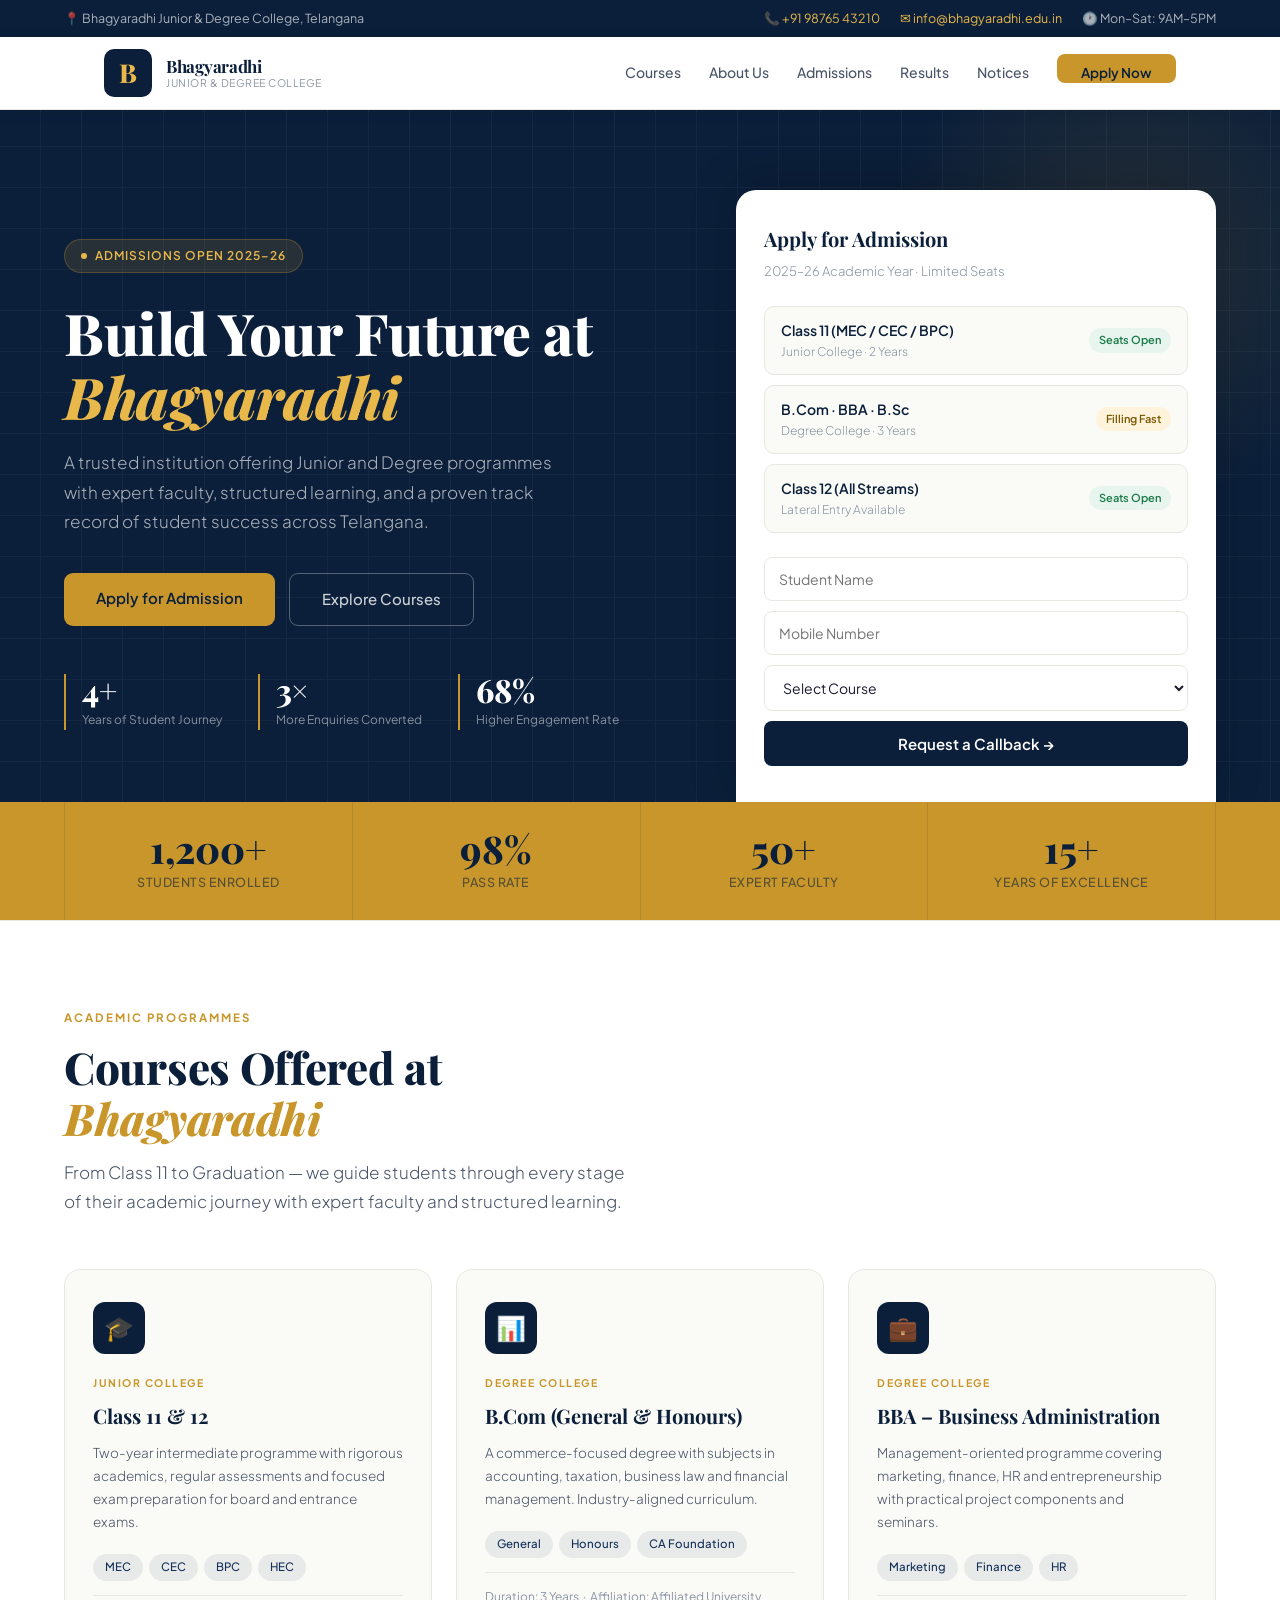
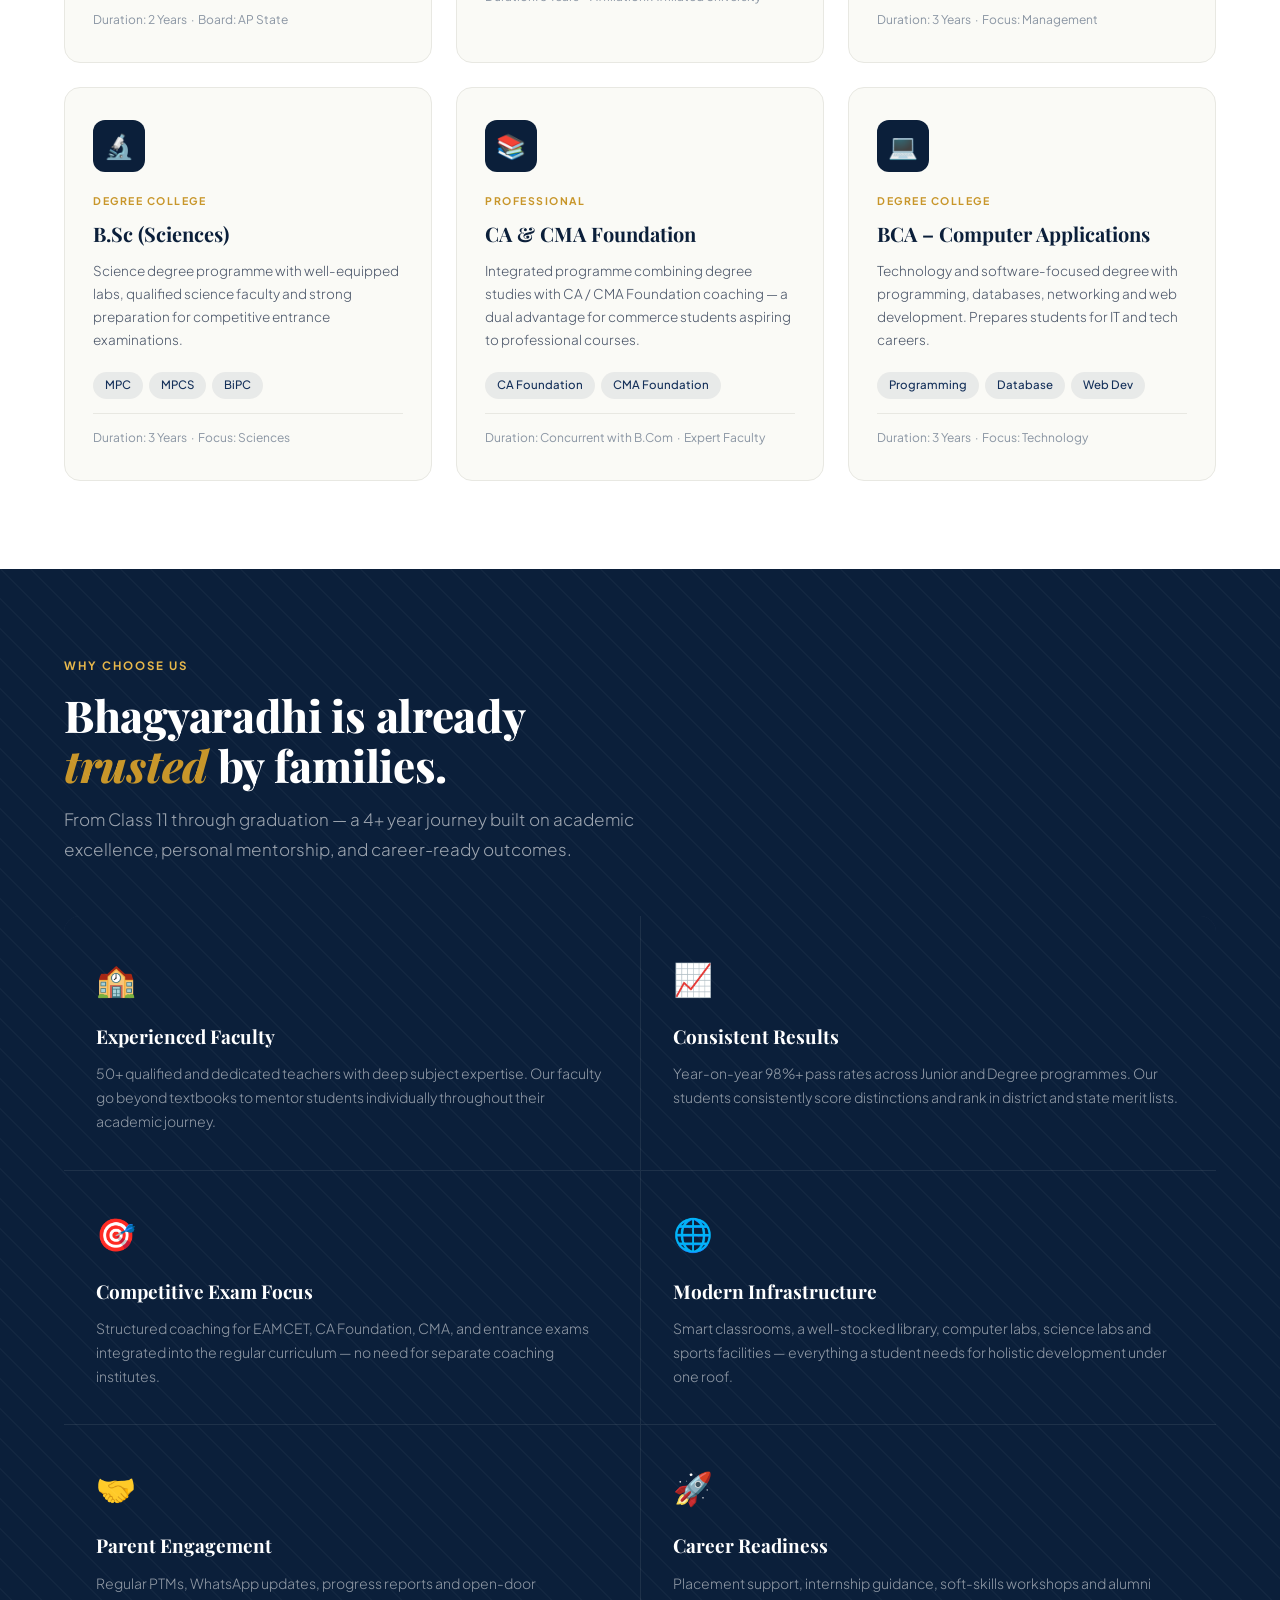
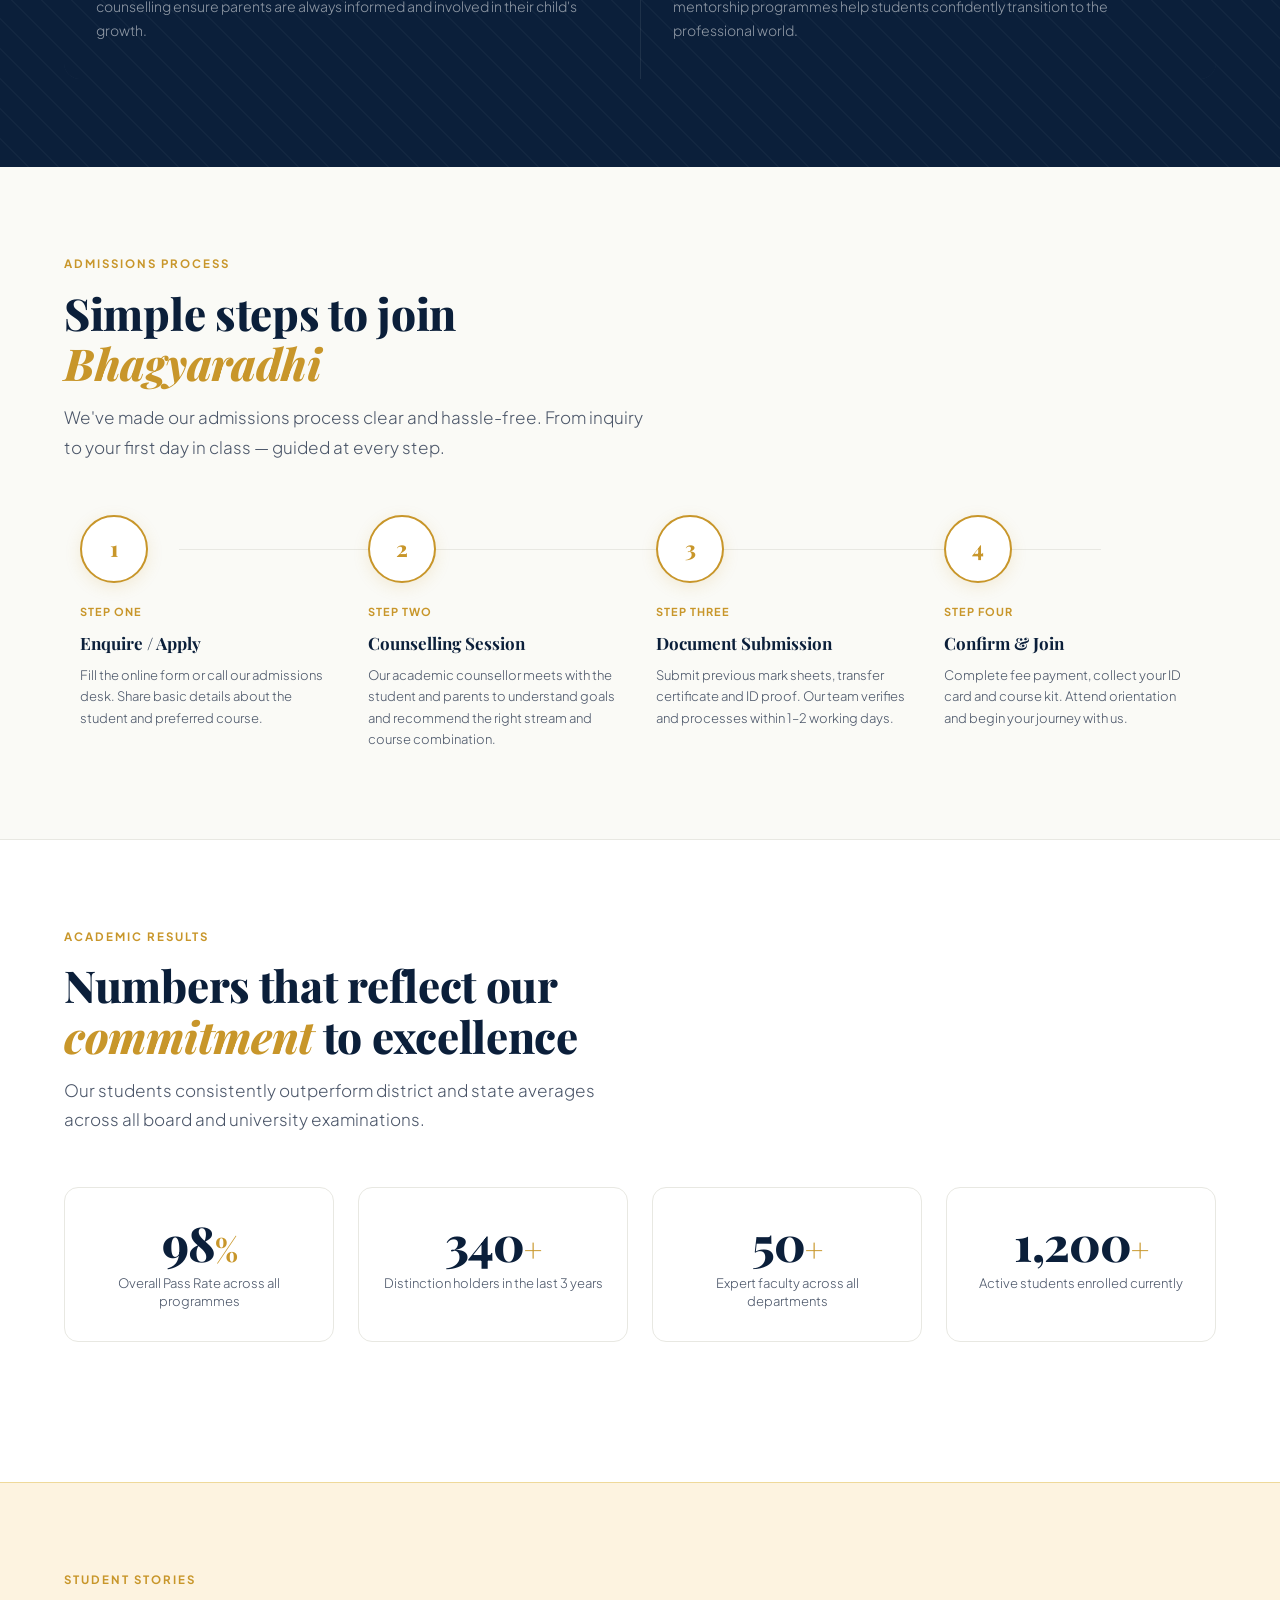
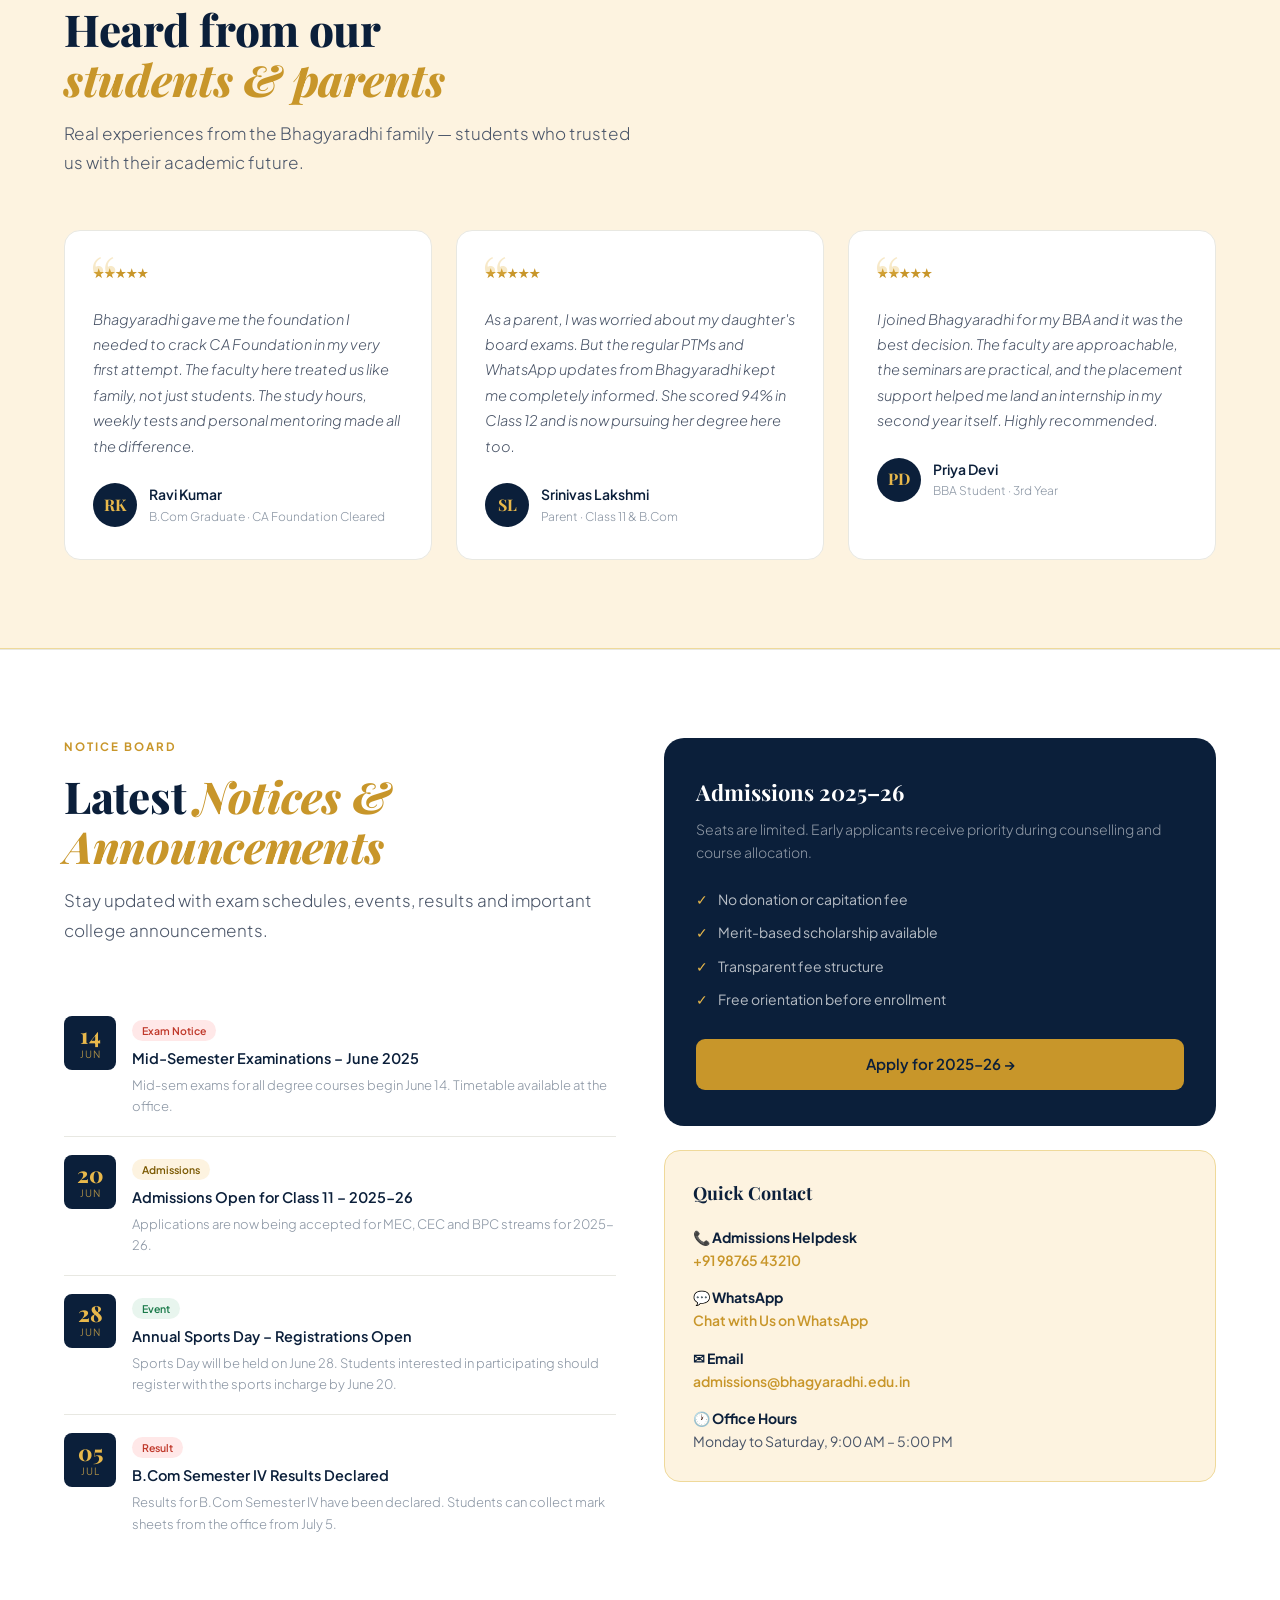
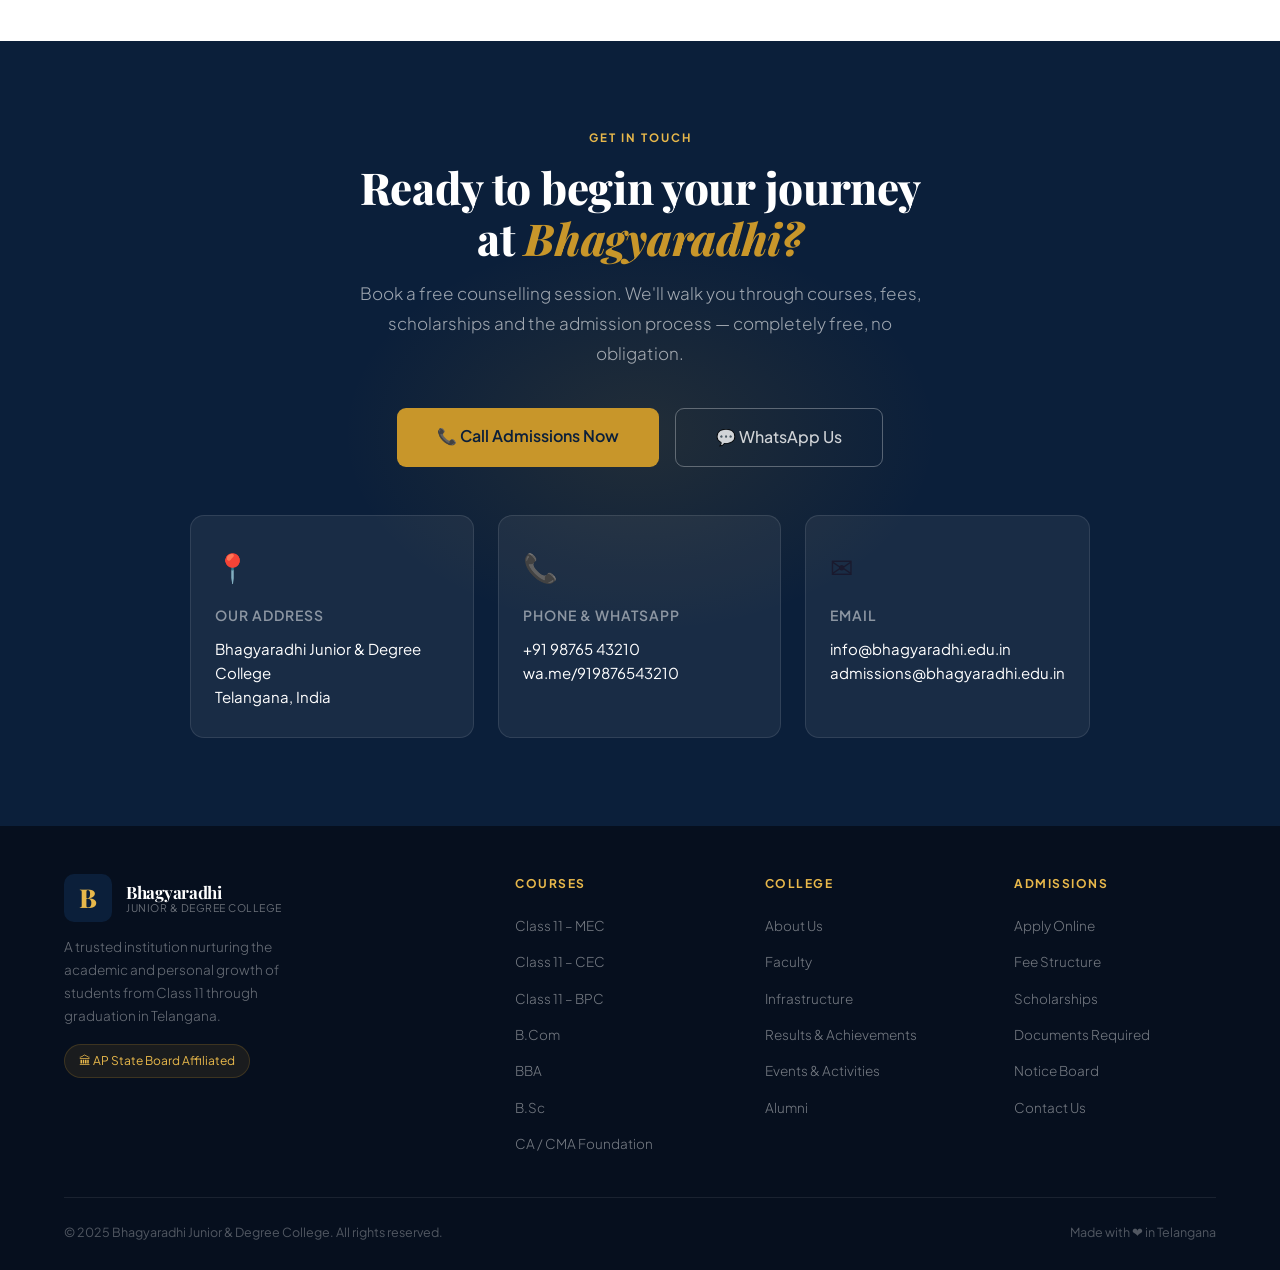
==== commit ca665752: "Update location references from Andhra Pradesh to Telangana" ====
--- a/index.html
+++ b/index.html
@@ -229,7 +229,7 @@
 
 <!-- TOPBAR -->
 <div class="topbar">
-  <span>📍 Bhagyaradhi Junior & Degree College, Andhra Pradesh</span>
+  <span>📍 Bhagyaradhi Junior & Degree College, Telangana</span>
   <div class="topbar-right">
     <a href="tel:+919876543210">📞 +91 98765 43210</a>
     <a href="mailto:info@bhagyaradhi.edu.in">✉ info@bhagyaradhi.edu.in</a>
@@ -266,7 +266,7 @@
     <div class="hero-left">
       <div class="hero-pill"><span></span>Admissions Open 2025–26</div>
       <h1>Build Your Future at<br><em>Bhagyaradhi</em></h1>
-      <p class="hero-desc">A trusted institution offering Junior and Degree programmes with expert faculty, structured learning, and a proven track record of student success across Andhra Pradesh.</p>
+      <p class="hero-desc">A trusted institution offering Junior and Degree programmes with expert faculty, structured learning, and a proven track record of student success across Telangana.</p>
       <div class="hero-btns">
         <a href="#contact" class="btn-gold">Apply for Admission</a>
         <a href="#courses" class="btn-outline">Explore Courses</a>
@@ -683,7 +683,7 @@
       <div class="contact-card">
         <span class="contact-card-icon">📍</span>
         <h4>Our Address</h4>
-        <p>Bhagyaradhi Junior &amp; Degree College<br>Andhra Pradesh, India</p>
+        <p>Bhagyaradhi Junior &amp; Degree College<br>Telangana, India</p>
       </div>
       <div class="contact-card">
         <span class="contact-card-icon">📞</span>
@@ -713,7 +713,7 @@
             <span class="logo-sub" style="color:rgba(255,255,255,.4)">Junior &amp; Degree College</span>
           </div>
         </a>
-        <p>A trusted institution nurturing the academic and personal growth of students from Class 11 through graduation in Andhra Pradesh.</p>
+        <p>A trusted institution nurturing the academic and personal growth of students from Class 11 through graduation in Telangana.</p>
         <div class="affil-badge" style="margin-top:16px">🏛 AP State Board Affiliated</div>
       </div>
       <div class="footer-col">
@@ -753,7 +753,7 @@
     </div>
     <div class="footer-bottom">
       <p>© 2025 Bhagyaradhi Junior &amp; Degree College. All rights reserved.</p>
-      <p>Made with ❤ in Andhra Pradesh</p>
+      <p>Made with ❤ in Telangana</p>
     </div>
   </div>
 </footer>
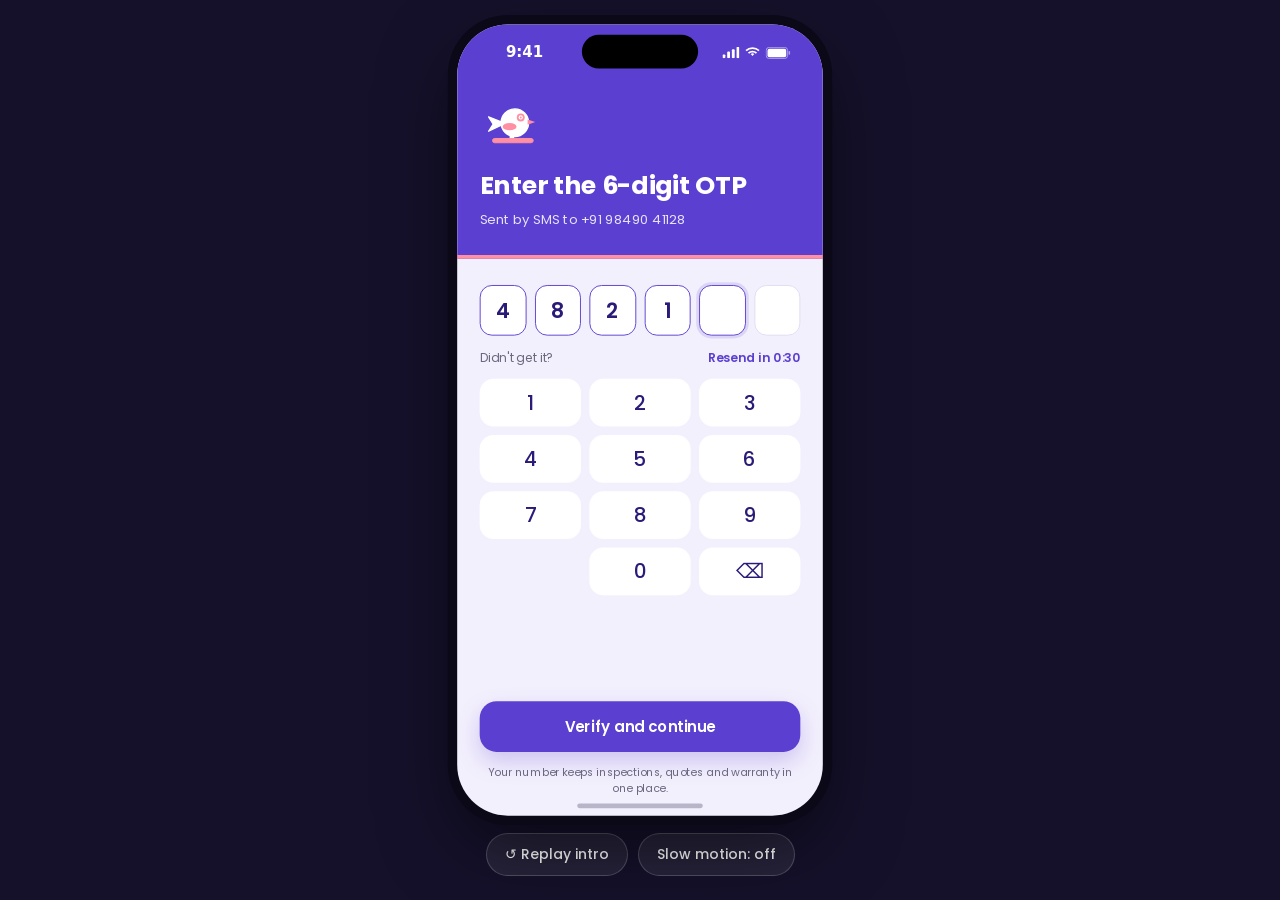
==== commit f318b495: "Update index.html" ====
--- a/index.html
+++ b/index.html
@@ -1,762 +1,228 @@
-<!DOCTYPE html>
+<!doctype html>
 <html lang="en">
 <head>
-<meta charset="UTF-8">
-<meta name="viewport" content="width=device-width, initial-scale=1.0">
-<title>Bhagyaradhi Junior & Degree College — Shaping Futures Since Excellence</title>
+<meta charset="utf-8">
+<meta name="viewport" content="width=device-width, initial-scale=1">
+<title>Perchly Intro</title>
 <link rel="preconnect" href="https://fonts.googleapis.com">
-<link rel="preconnect" href="https://fonts.gstatic.com" crossorigin>
-<link href="https://fonts.googleapis.com/css2?family=Playfair+Display:ital,wght@0,600;0,700;0,800;1,600;1,700&family=Plus+Jakarta+Sans:wght@300;400;500;600&display=swap" rel="stylesheet">
+<link href="https://fonts.googleapis.com/css2?family=Poppins:wght@400;500;600;700&display=swap" rel="stylesheet">
 <style>
-*,*::before,*::after{box-sizing:border-box;margin:0;padding:0}
-
-:root {
-  --navy:   #0B1F3A;
-  --navy2:  #14305A;
-  --gold:   #C8962A;
-  --gold2:  #E8B84B;
-  --goldlt: #FDF3E0;
-  --cream:  #FAFAF6;
-  --white:  #FFFFFF;
-  --ink:    #1A1A2E;
-  --ink2:   #4A5568;
-  --ink3:   #8A95A3;
-  --border: #E8E8E2;
-  --red:    #C0392B;
-  --green:  #1A7A4A;
-  --greenlt:#E8F5EE;
-  --fh: 'Playfair Display', Georgia, serif;
-  --fb: 'Plus Jakarta Sans', sans-serif;
-}
-
-html{scroll-behavior:smooth}
-body{font-family:var(--fb);background:var(--cream);color:var(--ink);line-height:1.65;font-size:16px;-webkit-font-smoothing:antialiased}
-
-/* ─── TOPBAR ─── */
-.topbar{background:var(--navy);color:rgba(255,255,255,.65);font-size:12.5px;padding:8px 5vw;display:flex;justify-content:space-between;align-items:center;flex-wrap:wrap;gap:8px}
-.topbar a{color:var(--gold2);text-decoration:none}
-.topbar-right{display:flex;gap:20px}
-
-/* ─── NAV ─── */
-nav{position:sticky;top:0;z-index:200;background:var(--white);border-bottom:1px solid var(--border);box-shadow:0 2px 16px rgba(0,0,0,.06)}
-.nav-inner{max-width:1200px;margin:0 auto;padding:0 5vw;height:72px;display:flex;align-items:center;justify-content:space-between;gap:24px}
-.logo{display:flex;align-items:center;gap:14px;text-decoration:none}
-.logo-emblem{width:48px;height:48px;background:var(--navy);border-radius:10px;display:flex;align-items:center;justify-content:center;flex-shrink:0;position:relative;overflow:hidden}
-.logo-emblem::before{content:'B';font-family:var(--fh);font-size:26px;font-weight:800;color:var(--gold2);line-height:1}
-.logo-text{display:flex;flex-direction:column;line-height:1.2}
-.logo-name{font-family:var(--fh);font-size:17px;font-weight:700;color:var(--navy);letter-spacing:-.3px}
-.logo-sub{font-size:10.5px;color:var(--ink3);font-weight:400;letter-spacing:.5px;text-transform:uppercase}
-.nav-links{display:flex;gap:28px;list-style:none;align-items:center}
-.nav-links a{font-size:14px;color:var(--ink2);text-decoration:none;font-weight:500;transition:color .2s;position:relative;padding-bottom:2px}
-.nav-links a::after{content:'';position:absolute;bottom:0;left:0;right:0;height:2px;background:var(--gold);transform:scaleX(0);transition:transform .2s;border-radius:1px}
-.nav-links a:hover{color:var(--navy)}
-.nav-links a:hover::after{transform:scaleX(1)}
-.nav-cta{background:var(--gold)!important;color:var(--navy)!important;padding:10px 24px;border-radius:8px;font-weight:600!important;font-size:13.5px!important;transition:background .2s!important}
-.nav-cta:hover{background:var(--gold2)!important}
-.nav-cta::after{display:none!important}
-
-/* ─── HERO ─── */
-.hero{background:var(--navy);position:relative;overflow:hidden;padding:80px 5vw 0}
-.hero-bg-pattern{position:absolute;inset:0;opacity:.04;background-image:repeating-linear-gradient(0deg,transparent,transparent 40px,rgba(255,255,255,1) 40px,rgba(255,255,255,1) 41px),repeating-linear-gradient(90deg,transparent,transparent 40px,rgba(255,255,255,1) 40px,rgba(255,255,255,1) 41px)}
-.hero-bg-glow{position:absolute;top:-100px;right:-100px;width:500px;height:500px;background:radial-gradient(circle,rgba(200,150,42,.15) 0%,transparent 70%);pointer-events:none}
-.hero-inner{max-width:1200px;margin:0 auto;display:grid;grid-template-columns:1fr 480px;gap:64px;align-items:flex-end;position:relative;z-index:1}
-.hero-left{padding-bottom:72px}
-.hero-pill{display:inline-flex;align-items:center;gap:8px;background:rgba(200,150,42,.15);border:1px solid rgba(200,150,42,.3);color:var(--gold2);font-size:12px;font-weight:600;letter-spacing:1px;text-transform:uppercase;padding:6px 16px;border-radius:100px;margin-bottom:28px}
-.hero-pill span{width:6px;height:6px;border-radius:50%;background:var(--gold2);display:inline-block;animation:pulse 2s infinite}
-@keyframes pulse{0%,100%{opacity:1}50%{opacity:.4}}
-h1{font-family:var(--fh);font-size:clamp(36px,4.5vw,58px);font-weight:800;line-height:1.1;letter-spacing:-.5px;color:var(--white);margin-bottom:20px}
-h1 em{font-style:italic;color:var(--gold2)}
-.hero-desc{font-size:17px;color:rgba(255,255,255,.65);line-height:1.75;margin-bottom:36px;font-weight:300;max-width:520px}
-.hero-btns{display:flex;gap:14px;flex-wrap:wrap;margin-bottom:48px}
-.btn-gold{background:var(--gold);color:var(--navy);padding:13px 32px;border-radius:9px;font-size:15px;font-weight:600;text-decoration:none;display:inline-block;transition:background .2s,transform .15s;border:none;cursor:pointer}
-.btn-gold:hover{background:var(--gold2);transform:translateY(-2px)}
-.btn-outline{border:1.5px solid rgba(255,255,255,.3);color:rgba(255,255,255,.8);padding:13px 32px;border-radius:9px;font-size:15px;font-weight:500;text-decoration:none;display:inline-block;transition:border-color .2s,color .2s}
-.btn-outline:hover{border-color:var(--gold2);color:var(--gold2)}
-.hero-stats{display:flex;gap:36px;flex-wrap:wrap}
-.hstat{border-left:2px solid var(--gold);padding-left:16px}
-.hstat-num{font-family:var(--fh);font-size:32px;font-weight:800;color:var(--white);line-height:1}
-.hstat-lbl{font-size:12px;color:rgba(255,255,255,.5);margin-top:4px}
-
-/* ─── HERO RIGHT CARD ─── */
-.hero-right{position:relative}
-.admit-card{background:var(--white);border-radius:20px 20px 0 0;padding:32px 28px 36px;box-shadow:0 -8px 48px rgba(0,0,0,.2)}
-.admit-title{font-family:var(--fh);font-size:20px;font-weight:700;color:var(--navy);margin-bottom:6px}
-.admit-sub{font-size:13px;color:var(--ink3);margin-bottom:24px;font-weight:300}
-.admit-courses{display:flex;flex-direction:column;gap:10px;margin-bottom:24px}
-.course-row{display:flex;align-items:center;justify-content:space-between;background:var(--cream);border:1px solid var(--border);border-radius:10px;padding:12px 16px}
-.course-name{font-size:14px;font-weight:600;color:var(--navy)}
-.course-detail{font-size:12px;color:var(--ink3);font-weight:300}
-.course-badge{font-size:11px;font-weight:600;padding:3px 10px;border-radius:100px}
-.badge-open{background:var(--greenlt);color:var(--green)}
-.badge-filling{background:#FFF3DC;color:#7A5800}
-.admit-form{display:flex;flex-direction:column;gap:10px}
-.admit-input{width:100%;padding:12px 14px;border:1px solid var(--border);border-radius:8px;font-family:var(--fb);font-size:14px;color:var(--ink);background:var(--white);outline:none;transition:border-color .2s}
-.admit-input:focus{border-color:var(--gold)}
-.admit-btn{width:100%;padding:13px;background:var(--navy);color:var(--white);border:none;border-radius:8px;font-family:var(--fb);font-size:15px;font-weight:600;cursor:pointer;transition:background .2s}
-.admit-btn:hover{background:var(--navy2)}
-
-/* ─── STATS STRIP ─── */
-.stats-strip{background:var(--gold);padding:0 5vw}
-.stats-inner{max-width:1200px;margin:0 auto;display:grid;grid-template-columns:repeat(4,1fr);border-left:1px solid rgba(11,31,58,.1)}
-.strip-stat{padding:28px 24px;border-right:1px solid rgba(11,31,58,.1);text-align:center}
-.strip-num{font-family:var(--fh);font-size:38px;font-weight:800;color:var(--navy);line-height:1}
-.strip-lbl{font-size:12.5px;color:rgba(11,31,58,.6);margin-top:4px;font-weight:500;text-transform:uppercase;letter-spacing:.5px}
-
-/* ─── SECTIONS ─── */
-section{padding:88px 5vw}
-.container{max-width:1200px;margin:0 auto}
-.sec-tag{font-size:11.5px;font-weight:700;text-transform:uppercase;letter-spacing:2px;color:var(--gold);margin-bottom:14px}
-h2{font-family:var(--fh);font-size:clamp(28px,3.5vw,44px);font-weight:800;line-height:1.15;letter-spacing:-.3px;color:var(--navy);margin-bottom:14px}
-h2 em{font-style:italic;color:var(--gold)}
-.sec-desc{font-size:17px;color:var(--ink2);font-weight:300;line-height:1.75;max-width:580px}
-.sec-head{margin-bottom:52px}
-
-/* ─── COURSES ─── */
-.courses-bg{background:var(--white);border-top:1px solid var(--border)}
-.courses-grid{display:grid;grid-template-columns:repeat(3,1fr);gap:24px}
-.course-card{background:var(--cream);border:1px solid var(--border);border-radius:16px;padding:32px 28px;transition:box-shadow .25s,transform .25s,border-color .25s;cursor:default}
-.course-card:hover{box-shadow:0 8px 32px rgba(11,31,58,.1);transform:translateY(-3px);border-color:var(--gold)}
-.cc-icon{width:52px;height:52px;border-radius:12px;background:var(--navy);display:flex;align-items:center;justify-content:center;font-size:24px;margin-bottom:20px}
-.cc-label{font-size:10.5px;font-weight:700;text-transform:uppercase;letter-spacing:1.5px;color:var(--gold);margin-bottom:8px}
-.cc-title{font-family:var(--fh);font-size:20px;font-weight:700;color:var(--navy);margin-bottom:10px}
-.cc-desc{font-size:13.5px;color:var(--ink2);line-height:1.7;font-weight:300;margin-bottom:20px}
-.cc-streams{display:flex;flex-wrap:wrap;gap:6px}
-.stream-tag{font-size:11.5px;font-weight:500;color:var(--navy2);background:rgba(11,31,58,.07);padding:4px 12px;border-radius:100px}
-.cc-duration{font-size:12px;color:var(--ink3);margin-top:14px;padding-top:14px;border-top:1px solid var(--border)}
-
-/* ─── WHY US ─── */
-.why-bg{background:var(--navy);position:relative;overflow:hidden}
-.why-bg::before{content:'';position:absolute;inset:0;opacity:.03;background-image:repeating-linear-gradient(45deg,rgba(255,255,255,1) 0,rgba(255,255,255,1) 1px,transparent 1px,transparent 50%);background-size:30px 30px}
-.why-bg .sec-tag{color:var(--gold2)}
-.why-bg h2{color:var(--white)}
-.why-bg .sec-desc{color:rgba(255,255,255,.6)}
-.why-grid{display:grid;grid-template-columns:repeat(2,1fr);gap:1px;background:rgba(255,255,255,.08);border-radius:16px;overflow:hidden;margin-top:52px}
-.why-card{background:var(--navy);padding:36px 32px;transition:background .2s}
-.why-card:hover{background:#152742}
-.why-icon{font-size:32px;margin-bottom:16px;display:block}
-.why-card h3{font-family:var(--fh);font-size:19px;font-weight:700;color:var(--white);margin-bottom:10px}
-.why-card p{font-size:14px;color:rgba(255,255,255,.55);line-height:1.7;font-weight:300}
-
-/* ─── ADMISSIONS PROCESS ─── */
-.process-grid{display:grid;grid-template-columns:repeat(4,1fr);gap:0;position:relative;margin-top:52px}
-.process-grid::after{content:'';position:absolute;top:34px;left:10%;right:10%;height:1px;background:var(--border);z-index:0}
-.p-step{padding:0 16px;position:relative;z-index:1}
-.p-circle{width:68px;height:68px;border-radius:50%;background:var(--white);border:2px solid var(--gold);display:flex;align-items:center;justify-content:center;font-family:var(--fh);font-size:22px;font-weight:800;color:var(--gold);margin-bottom:20px;box-shadow:0 4px 16px rgba(200,150,42,.15)}
-.p-days{font-size:11px;font-weight:700;color:var(--gold);text-transform:uppercase;letter-spacing:1px;margin-bottom:8px}
-.p-step h3{font-family:var(--fh);font-size:17px;font-weight:700;color:var(--navy);margin-bottom:8px}
-.p-step p{font-size:13px;color:var(--ink2);line-height:1.65;font-weight:300}
-
-/* ─── TESTIMONIALS ─── */
-.test-bg{background:var(--goldlt);border-top:1px solid #EFD99A;border-bottom:1px solid #EFD99A}
-.test-grid{display:grid;grid-template-columns:repeat(3,1fr);gap:24px;margin-top:52px}
-.test-card{background:var(--white);border:1px solid var(--border);border-radius:16px;padding:32px 28px;position:relative}
-.test-card::before{content:'\201C';font-family:var(--fh);font-size:72px;line-height:.8;color:var(--gold2);opacity:.3;position:absolute;top:20px;left:24px}
-.test-text{font-size:14.5px;color:var(--ink2);line-height:1.75;font-style:italic;font-weight:300;margin-bottom:24px;padding-top:16px}
-.test-author{display:flex;align-items:center;gap:12px}
-.test-avatar{width:44px;height:44px;border-radius:50%;background:var(--navy);display:flex;align-items:center;justify-content:center;font-family:var(--fh);font-size:16px;font-weight:700;color:var(--gold2);flex-shrink:0}
-.test-name{font-size:14px;font-weight:600;color:var(--navy)}
-.test-role{font-size:12px;color:var(--ink3);font-weight:300}
-.stars{color:var(--gold);font-size:13px;margin-bottom:6px}
-
-/* ─── RESULTS / METRICS ─── */
-.metrics-row{display:grid;grid-template-columns:repeat(4,1fr);gap:24px;margin-top:52px;margin-bottom:52px}
-.metric-card{background:var(--white);border:1px solid var(--border);border-radius:14px;padding:30px 24px;text-align:center}
-.metric-big{font-family:var(--fh);font-size:48px;font-weight:800;color:var(--navy);line-height:1;letter-spacing:-1px}
-.metric-big span{color:var(--gold);font-size:32px}
-.metric-lbl{font-size:13px;color:var(--ink2);font-weight:300;margin-top:8px;line-height:1.4}
-
-/* ─── NOTICE BOARD ─── */
-.notice-bg{background:var(--white);border-top:1px solid var(--border)}
-.notice-layout{display:grid;grid-template-columns:1fr 1fr;gap:48px;align-items:start}
-.notice-list{display:flex;flex-direction:column;gap:0}
-.notice-item{display:flex;gap:16px;padding:18px 0;border-bottom:1px solid var(--border);align-items:flex-start}
-.notice-item:last-child{border-bottom:none}
-.notice-date{background:var(--navy);color:var(--gold2);border-radius:8px;padding:8px 10px;text-align:center;flex-shrink:0;min-width:52px}
-.n-day{font-family:var(--fh);font-size:22px;font-weight:800;line-height:1}
-.n-mon{font-size:10px;text-transform:uppercase;letter-spacing:1px;opacity:.7}
-.notice-content h4{font-size:14.5px;font-weight:600;color:var(--navy);margin-bottom:4px}
-.notice-content p{font-size:13px;color:var(--ink3);font-weight:300}
-.notice-tag{display:inline-block;font-size:10.5px;font-weight:600;padding:2px 10px;border-radius:100px;margin-bottom:6px}
-.nt-exam{background:#FFE8E8;color:var(--red)}
-.nt-event{background:var(--greenlt);color:var(--green)}
-.nt-admin{background:var(--goldlt);color:#7A5800}
-
-/* ─── CONTACT / CTA ─── */
-.cta-section{background:var(--navy);text-align:center;position:relative;overflow:hidden}
-.cta-glow{position:absolute;top:50%;left:50%;transform:translate(-50%,-50%);width:600px;height:400px;background:radial-gradient(ellipse,rgba(200,150,42,.12) 0%,transparent 70%);pointer-events:none}
-.cta-section h2{color:var(--white)}
-.cta-section .sec-desc{color:rgba(255,255,255,.6);margin:0 auto 48px}
-.contact-grid{display:grid;grid-template-columns:repeat(3,1fr);gap:24px;margin-top:48px;max-width:900px;margin-left:auto;margin-right:auto;text-align:left}
-.contact-card{background:rgba(255,255,255,.06);border:1px solid rgba(255,255,255,.1);border-radius:14px;padding:28px 24px}
-.contact-card-icon{font-size:28px;margin-bottom:14px;display:block}
-.contact-card h4{font-size:14px;font-weight:600;color:rgba(255,255,255,.5);text-transform:uppercase;letter-spacing:1px;margin-bottom:10px}
-.contact-card p,.contact-card a{font-size:15px;color:var(--white);font-weight:400;text-decoration:none;line-height:1.6;display:block}
-.contact-card a:hover{color:var(--gold2)}
-.cta-buttons{display:flex;justify-content:center;gap:16px;margin-top:0;flex-wrap:wrap}
-
-/* ─── FOOTER ─── */
-footer{background:#060F1E;padding:48px 5vw 28px}
-.footer-inner{max-width:1200px;margin:0 auto}
-.footer-top{display:grid;grid-template-columns:2fr 1fr 1fr 1fr;gap:48px;margin-bottom:40px}
-.footer-brand p{font-size:13.5px;color:rgba(255,255,255,.4);font-weight:300;margin-top:14px;line-height:1.7;max-width:260px}
-.footer-col h5{font-size:12px;font-weight:700;text-transform:uppercase;letter-spacing:1.5px;color:var(--gold2);margin-bottom:18px}
-.footer-col ul{list-style:none;display:flex;flex-direction:column;gap:10px}
-.footer-col ul a{font-size:13.5px;color:rgba(255,255,255,.45);text-decoration:none;transition:color .2s;font-weight:300}
-.footer-col ul a:hover{color:var(--gold2)}
-.footer-bottom{border-top:1px solid rgba(255,255,255,.08);padding-top:24px;display:flex;justify-content:space-between;align-items:center;flex-wrap:wrap;gap:12px}
-.footer-bottom p{font-size:12.5px;color:rgba(255,255,255,.3)}
-.affil-badge{display:inline-flex;align-items:center;gap:8px;background:rgba(200,150,42,.1);border:1px solid rgba(200,150,42,.2);padding:6px 14px;border-radius:100px;font-size:12px;color:var(--gold2)}
-
-/* ─── MOBILE ─── */
-@media(max-width:960px){
-  .hero-inner{grid-template-columns:1fr}
-  .hero-right{display:none}
-  .stats-inner{grid-template-columns:repeat(2,1fr)}
-  .courses-grid{grid-template-columns:1fr}
-  .why-grid{grid-template-columns:1fr}
-  .process-grid{grid-template-columns:1fr 1fr;gap:32px}
-  .process-grid::after{display:none}
-  .test-grid{grid-template-columns:1fr}
-  .metrics-row{grid-template-columns:1fr 1fr}
-  .notice-layout{grid-template-columns:1fr}
-  .contact-grid{grid-template-columns:1fr}
-  .footer-top{grid-template-columns:1fr 1fr}
-  .nav-links{display:none}
-}
+  :root{
+    --violet:#5B3FD1; --indigo:#2A1B78; --pink:#FF8FA3; --lav:#F3F0FD;
+    --ink:#2A1B78; --muted:#6B6880;
+    --T: 3.4s;            /* total intro length */
+  }
+  *{box-sizing:border-box;margin:0;padding:0}
+  html,body{height:100%}
+  body{
+    background:#15112b; font-family:Poppins,system-ui,sans-serif;
+    display:flex; flex-direction:column; align-items:center; justify-content:center; gap:18px;
+    min-height:100vh; padding:16px; overflow:hidden;
+  }
+
+  /* ---------- phone shell (fixed 390x844, scaled to fit) ---------- */
+  .stage{width:390px;height:844px;transform-origin:center;flex:none}
+  .phone{
+    position:relative; width:390px; height:844px; border-radius:54px; overflow:hidden;
+    background:var(--lav); box-shadow:0 0 0 10px #0b0918, 0 30px 80px rgba(0,0,0,.55);
+  }
+  .island{position:absolute;top:11px;left:50%;transform:translateX(-50%);width:124px;height:36px;border-radius:20px;background:#000;z-index:50}
+  .status{position:absolute;top:0;left:0;right:0;height:54px;display:flex;align-items:center;justify-content:space-between;padding:6px 34px 0 52px;z-index:40;color:#fff;font:600 16px/1 -apple-system,system-ui,sans-serif}
+  .status .icons{display:flex;gap:6px;align-items:center}
+
+  /* ---------- background layers ---------- */
+  .header{
+    position:absolute; left:0; right:0; top:0; height:100%; background:var(--violet);
+    border-bottom:4px solid var(--pink); z-index:5;
+    animation:headerShrink var(--T) cubic-bezier(.7,0,.2,1) forwards;
+  }
+  @keyframes headerShrink{
+    0%,52%{height:100%; border-bottom-width:0}
+    80%,100%{height:250px; border-bottom-width:4px}
+  }
+  .blackout{position:absolute;inset:0;background:#000;z-index:6;animation:fadeOut var(--T) ease forwards}
+  @keyframes fadeOut{0%,40%{opacity:1}58%,100%{opacity:0}}
+
+  /* ---------- the logo ---------- */
+  .logo{
+    position:absolute; left:30px; top:86px; width:56px; height:42px; z-index:30;
+    transform-origin:center;
+    animation:logoFly var(--T) cubic-bezier(.65,0,.25,1) forwards;
+  }
+  /* centre of phone = (195,422); logo centre at rest = (58,107) -> offset (137,315) */
+  @keyframes logoFly{
+    0%   {transform:translate(137px,315px) scale(0) rotate(-12deg); opacity:0}
+    14%  {transform:translate(137px,315px) scale(3.6) rotate(4deg); opacity:1}
+    20%  {transform:translate(137px,315px) scale(3.1) rotate(0)}
+    48%  {transform:translate(137px,315px) scale(3.1)}
+    56%  {transform:translate(137px,300px) scale(3.3)}           /* little lift before take-off */
+    82%  {transform:translate(0,0) scale(.92)}
+    88%  {transform:translate(0,0) scale(1.06)}
+    100% {transform:translate(0,0) scale(1)}
+  }
+  .logo svg{width:100%;height:100%;overflow:visible}
+  .logo .body{fill:var(--indigo);stroke:var(--violet);stroke-width:4;animation:bodyTone var(--T) ease forwards}
+  .logo .tail{fill:var(--indigo);stroke:var(--violet);stroke-width:4;stroke-linejoin:round;animation:bodyTone var(--T) ease forwards}
+  .logo .leg{fill:var(--violet);animation:legTone var(--T) ease forwards}
+  .logo .eyeIn{fill:var(--indigo);animation:eyeTone var(--T) ease forwards}
+  .logo .perch{fill:var(--pink);stroke:var(--violet);stroke-width:3;animation:perchTone var(--T) ease forwards}
+  @keyframes bodyTone{0%,56%{fill:var(--indigo);stroke:var(--violet)}80%,100%{fill:#fff;stroke:#fff}}
+  @keyframes legTone{0%,56%{fill:var(--violet)}80%,100%{fill:#fff}}
+  @keyframes eyeTone{0%,56%{fill:var(--indigo)}80%,100%{fill:#fff}}
+  @keyframes perchTone{0%,56%{stroke:var(--violet)}80%,100%{stroke:var(--pink)}}
+  /* wing flap + blink while the bird is centre stage */
+  .logo .wing{transform-box:fill-box;transform-origin:30% 50%;animation:flap var(--T) ease-in-out forwards}
+  @keyframes flap{
+    0%,22%{transform:rotate(0)} 26%{transform:rotate(-22deg)} 30%{transform:rotate(0)}
+    34%{transform:rotate(-22deg)} 38%,100%{transform:rotate(0)}
+  }
+  .logo .eye{transform-box:fill-box;transform-origin:center;animation:blink var(--T) linear forwards}
+  @keyframes blink{0%,42%{transform:scaleY(1)}44%{transform:scaleY(.1)}46%,100%{transform:scaleY(1)}}
+  /* soft glow pulse under the big logo */
+  .glow{position:absolute;left:50%;top:50%;width:260px;height:260px;margin:-130px 0 0 -130px;border-radius:50%;
+    background:radial-gradient(circle,rgba(255,143,163,.35),rgba(91,63,209,0) 65%);z-index:7;
+    animation:glow var(--T) ease forwards}
+  @keyframes glow{0%,8%{opacity:0;transform:scale(.4)}20%{opacity:1;transform:scale(1)}48%{opacity:.8;transform:scale(1.1)}58%,100%{opacity:0;transform:scale(1.4)}}
+
+  /* ---------- OTP screen content ---------- */
+  .content{position:absolute;inset:0;z-index:20}
+  .rise{opacity:0;transform:translateY(14px);animation:rise .55s cubic-bezier(.2,.7,.2,1) forwards}
+  @keyframes rise{to{opacity:1;transform:none}}
+  .d1{animation-delay:calc(var(--T) * .78)} .d2{animation-delay:calc(var(--T) * .82)}
+  .d3{animation-delay:calc(var(--T) * .86)} .d4{animation-delay:calc(var(--T) * .89)}
+  .d5{animation-delay:calc(var(--T) * .92)} .d6{animation-delay:calc(var(--T) * .95)}
+
+  h1{position:absolute;left:24px;top:156px;color:#fff;font:700 27px/1.15 Poppins;letter-spacing:-.3px}
+  .sub{position:absolute;left:24px;top:198px;color:rgba(255,255,255,.85);font:400 14px Poppins}
+  .otp{position:absolute;left:24px;right:24px;top:278px;display:grid;grid-template-columns:repeat(6,1fr);gap:9px}
+  .otp div{height:54px;border-radius:13px;border:1.5px solid var(--violet);background:#fff;display:grid;place-items:center;font:600 22px Poppins;color:var(--ink);transition:border-color .2s}
+  .otp div.empty{border-color:#E1DCF3}
+  .otp div.cur{border-color:var(--violet);box-shadow:0 0 0 3px rgba(91,63,209,.15)}
+  .resend{position:absolute;left:24px;right:24px;top:346px;display:flex;justify-content:space-between;font:400 13px Poppins;color:var(--muted)}
+  .resend b{color:var(--violet);font-weight:600}
+  .keys{position:absolute;left:24px;right:24px;top:378px;display:grid;grid-template-columns:repeat(3,1fr);gap:9px}
+  .keys button{height:51px;border:0;border-radius:15px;background:#fff;font:500 21px Poppins;color:var(--ink);cursor:pointer}
+  .keys button:active{background:#E9E4FB}
+  .keys .blank{visibility:hidden}
+  .cta{position:absolute;left:24px;right:24px;top:722px;height:54px;border:0;border-radius:18px;background:var(--violet);color:#fff;font:600 16px Poppins;box-shadow:0 10px 24px rgba(91,63,209,.25);cursor:pointer}
+  .foot{position:absolute;left:30px;right:30px;top:790px;text-align:center;font:400 11.5px/1.5 Poppins;color:var(--muted)}
+  .home{position:absolute;bottom:8px;left:50%;transform:translateX(-50%);width:134px;height:5px;border-radius:3px;background:#B9B5C9;z-index:40}
+
+  /* ---------- controls ---------- */
+  .controls{display:flex;gap:10px;flex:none}
+  .controls button{font:500 14px Poppins;padding:10px 18px;border-radius:999px;border:1px solid rgba(255,255,255,.2);background:rgba(255,255,255,.08);color:#fff;cursor:pointer}
+  .controls button:hover{background:rgba(255,255,255,.16)}
+
+  @media (prefers-reduced-motion: reduce){ :root{--T:.01s} .rise{animation-duration:.01s} }
 </style>
 </head>
 <body>
-
-<!-- TOPBAR -->
-<div class="topbar">
-  <span>📍 Bhagyaradhi Junior & Degree College, Telangana</span>
-  <div class="topbar-right">
-    <a href="tel:+919876543210">📞 +91 98765 43210</a>
-    <a href="mailto:info@bhagyaradhi.edu.in">✉ info@bhagyaradhi.edu.in</a>
-    <span>🕐 Mon–Sat: 9AM–5PM</span>
-  </div>
-</div>
-
-<!-- NAV -->
-<nav>
-  <div class="nav-inner">
-    <a href="#" class="logo">
-      <div class="logo-emblem"></div>
-      <div class="logo-text">
-        <span class="logo-name">Bhagyaradhi</span>
-        <span class="logo-sub">Junior &amp; Degree College</span>
+  <div class="stage" id="stage">
+    <div class="phone" id="phone">
+      <div class="island"></div>
+      <div class="status"><span>9:41</span>
+        <span class="icons">
+          <svg width="18" height="12" viewBox="0 0 18 12" fill="#fff"><rect x="0" y="8" width="3" height="4" rx="1"/><rect x="5" y="5" width="3" height="7" rx="1"/><rect x="10" y="2.5" width="3" height="9.5" rx="1"/><rect x="15" y="0" width="3" height="12" rx="1"/></svg>
+          <svg width="16" height="12" viewBox="0 0 16 12" fill="#fff"><path d="M8 2.2c2.4 0 4.6.9 6.2 2.5l1.3-1.3A10.5 10.5 0 0 0 8 .3 10.5 10.5 0 0 0 .5 3.4l1.3 1.3A8.7 8.7 0 0 1 8 2.2zm0 3.7c1.4 0 2.7.5 3.6 1.4l1.3-1.3A7 7 0 0 0 8 4a7 7 0 0 0-4.9 2l1.3 1.3c.9-.9 2.2-1.4 3.6-1.4zM8 9.6l1.9-1.9a2.7 2.7 0 0 0-3.8 0z"/></svg>
+          <svg width="27" height="13" viewBox="0 0 27 13"><rect x=".5" y=".5" width="23" height="12" rx="3.5" fill="none" stroke="#fff" opacity=".5"/><rect x="2" y="2" width="20" height="9" rx="2" fill="#fff"/><rect x="24.5" y="4.5" width="1.6" height="4" rx=".8" fill="#fff" opacity=".5"/></svg>
+        </span>
       </div>
-    </a>
-    <ul class="nav-links">
-      <li><a href="#courses">Courses</a></li>
-      <li><a href="#about">About Us</a></li>
-      <li><a href="#admissions">Admissions</a></li>
-      <li><a href="#results">Results</a></li>
-      <li><a href="#notices">Notices</a></li>
-      <li><a href="#contact" class="nav-cta">Apply Now</a></li>
-    </ul>
-  </div>
-</nav>
-
-<!-- HERO -->
-<div class="hero">
-  <div class="hero-bg-pattern"></div>
-  <div class="hero-bg-glow"></div>
-  <div class="hero-inner">
-    <div class="hero-left">
-      <div class="hero-pill"><span></span>Admissions Open 2025–26</div>
-      <h1>Build Your Future at<br><em>Bhagyaradhi</em></h1>
-      <p class="hero-desc">A trusted institution offering Junior and Degree programmes with expert faculty, structured learning, and a proven track record of student success across Telangana.</p>
-      <div class="hero-btns">
-        <a href="#contact" class="btn-gold">Apply for Admission</a>
-        <a href="#courses" class="btn-outline">Explore Courses</a>
+
+      <div class="header"></div>
+      <div class="blackout"></div>
+      <div class="glow"></div>
+
+      <div class="content">
+        <h1 class="rise d1">Enter the 6-digit OTP</h1>
+        <p class="sub rise d1">Sent by SMS to +91 98490 41128</p>
+        <div class="otp rise d2" id="otp"></div>
+        <div class="resend rise d3"><span>Didn't get it?</span><b id="timer">Resend in 0:30</b></div>
+        <div class="keys rise d4" id="keys"></div>
+        <button class="cta rise d5">Verify and continue</button>
+        <p class="foot rise d6">Your number keeps inspections, quotes and warranty in one place.</p>
       </div>
-      <div class="hero-stats">
-        <div class="hstat">
-          <div class="hstat-num">4+</div>
-          <div class="hstat-lbl">Years of Student Journey</div>
-        </div>
-        <div class="hstat">
-          <div class="hstat-num">3×</div>
-          <div class="hstat-lbl">More Enquiries Converted</div>
-        </div>
-        <div class="hstat">
-          <div class="hstat-num">68%</div>
-          <div class="hstat-lbl">Higher Engagement Rate</div>
-        </div>
+
+      <!-- Perchly bird -->
+      <div class="logo" aria-label="Perchly">
+        <svg viewBox="0 0 160 120">
+          <path class="tail" d="M10 36 L60 56 L10 80 L24 58 Z"/>
+          <rect class="leg" x="74" y="90" width="14" height="14" rx="2"/>
+          <circle class="body" cx="90" cy="54" r="42"/>
+          <ellipse class="wing" cx="74" cy="66" rx="21" ry="11" transform="rotate(-8 74 66)" fill="#FF8FA3"/>
+          <g class="eye">
+            <circle cx="108" cy="38" r="12" fill="#FF8FA3"/>
+            <circle class="eyeIn" cx="108" cy="38" r="6.5"/>
+            <circle cx="108" cy="38" r="3" fill="#FF8FA3"/>
+          </g>
+          <path d="M129 44 L152 52 L129 60 Z" fill="#FF8FA3"/>
+          <rect class="perch" x="22" y="102" width="124" height="13" rx="6.5"/>
+        </svg>
       </div>
-    </div>
-
-    <div class="hero-right">
-      <div class="admit-card">
-        <div class="admit-title">Apply for Admission</div>
-        <div class="admit-sub">2025–26 Academic Year · Limited Seats</div>
-        <div class="admit-courses">
-          <div class="course-row">
-            <div>
-              <div class="course-name">Class 11 (MEC / CEC / BPC)</div>
-              <div class="course-detail">Junior College · 2 Years</div>
-            </div>
-            <span class="course-badge badge-open">Seats Open</span>
-          </div>
-          <div class="course-row">
-            <div>
-              <div class="course-name">B.Com · BBA · B.Sc</div>
-              <div class="course-detail">Degree College · 3 Years</div>
-            </div>
-            <span class="course-badge badge-filling">Filling Fast</span>
-          </div>
-          <div class="course-row">
-            <div>
-              <div class="course-name">Class 12 (All Streams)</div>
-              <div class="course-detail">Lateral Entry Available</div>
-            </div>
-            <span class="course-badge badge-open">Seats Open</span>
-          </div>
-        </div>
-        <div class="admit-form">
-          <input class="admit-input" type="text" placeholder="Student Name">
-          <input class="admit-input" type="tel" placeholder="Mobile Number">
-          <select class="admit-input" style="cursor:pointer">
-            <option value="">Select Course</option>
-            <option>Class 11 – MEC</option>
-            <option>Class 11 – CEC</option>
-            <option>Class 11 – BPC</option>
-            <option>B.Com</option>
-            <option>BBA</option>
-            <option>B.Sc</option>
-          </select>
-          <button class="admit-btn">Request a Callback →</button>
-        </div>
-      </div>
+      <div class="home"></div>
     </div>
   </div>
-</div>
-
-<!-- STATS STRIP -->
-<div class="stats-strip">
-  <div class="stats-inner">
-    <div class="strip-stat">
-      <div class="strip-num">1,200+</div>
-      <div class="strip-lbl">Students Enrolled</div>
-    </div>
-    <div class="strip-stat">
-      <div class="strip-num">98%</div>
-      <div class="strip-lbl">Pass Rate</div>
-    </div>
-    <div class="strip-stat">
-      <div class="strip-num">50+</div>
-      <div class="strip-lbl">Expert Faculty</div>
-    </div>
-    <div class="strip-stat">
-      <div class="strip-num">15+</div>
-      <div class="strip-lbl">Years of Excellence</div>
-    </div>
+
+  <div class="controls">
+    <button id="replay">↺ Replay intro</button>
+    <button id="slow">Slow motion: off</button>
   </div>
-</div>
-
-<!-- COURSES -->
-<section id="courses" class="courses-bg">
-  <div class="container">
-    <div class="sec-head">
-      <p class="sec-tag">Academic Programmes</p>
-      <h2>Courses Offered at<br><em>Bhagyaradhi</em></h2>
-      <p class="sec-desc">From Class 11 to Graduation — we guide students through every stage of their academic journey with expert faculty and structured learning.</p>
-    </div>
-    <div class="courses-grid">
-      <div class="course-card">
-        <div class="cc-icon">🎓</div>
-        <div class="cc-label">Junior College</div>
-        <div class="cc-title">Class 11 &amp; 12</div>
-        <div class="cc-desc">Two-year intermediate programme with rigorous academics, regular assessments and focused exam preparation for board and entrance exams.</div>
-        <div class="cc-streams">
-          <span class="stream-tag">MEC</span>
-          <span class="stream-tag">CEC</span>
-          <span class="stream-tag">BPC</span>
-          <span class="stream-tag">HEC</span>
-        </div>
-        <div class="cc-duration">Duration: 2 Years &nbsp;·&nbsp; Board: AP State</div>
-      </div>
-      <div class="course-card">
-        <div class="cc-icon">📊</div>
-        <div class="cc-label">Degree College</div>
-        <div class="cc-title">B.Com (General &amp; Honours)</div>
-        <div class="cc-desc">A commerce-focused degree with subjects in accounting, taxation, business law and financial management. Industry-aligned curriculum.</div>
-        <div class="cc-streams">
-          <span class="stream-tag">General</span>
-          <span class="stream-tag">Honours</span>
-          <span class="stream-tag">CA Foundation</span>
-        </div>
-        <div class="cc-duration">Duration: 3 Years &nbsp;·&nbsp; Affiliation: Affiliated University</div>
-      </div>
-      <div class="course-card">
-        <div class="cc-icon">💼</div>
-        <div class="cc-label">Degree College</div>
-        <div class="cc-title">BBA – Business Administration</div>
-        <div class="cc-desc">Management-oriented programme covering marketing, finance, HR and entrepreneurship with practical project components and seminars.</div>
-        <div class="cc-streams">
-          <span class="stream-tag">Marketing</span>
-          <span class="stream-tag">Finance</span>
-          <span class="stream-tag">HR</span>
-        </div>
-        <div class="cc-duration">Duration: 3 Years &nbsp;·&nbsp; Focus: Management</div>
-      </div>
-      <div class="course-card">
-        <div class="cc-icon">🔬</div>
-        <div class="cc-label">Degree College</div>
-        <div class="cc-title">B.Sc (Sciences)</div>
-        <div class="cc-desc">Science degree programme with well-equipped labs, qualified science faculty and strong preparation for competitive entrance examinations.</div>
-        <div class="cc-streams">
-          <span class="stream-tag">MPC</span>
-          <span class="stream-tag">MPCS</span>
-          <span class="stream-tag">BiPC</span>
-        </div>
-        <div class="cc-duration">Duration: 3 Years &nbsp;·&nbsp; Focus: Sciences</div>
-      </div>
-      <div class="course-card">
-        <div class="cc-icon">📚</div>
-        <div class="cc-label">Professional</div>
-        <div class="cc-title">CA &amp; CMA Foundation</div>
-        <div class="cc-desc">Integrated programme combining degree studies with CA / CMA Foundation coaching — a dual advantage for commerce students aspiring to professional courses.</div>
-        <div class="cc-streams">
-          <span class="stream-tag">CA Foundation</span>
-          <span class="stream-tag">CMA Foundation</span>
-        </div>
-        <div class="cc-duration">Duration: Concurrent with B.Com &nbsp;·&nbsp; Expert Faculty</div>
-      </div>
-      <div class="course-card">
-        <div class="cc-icon">💻</div>
-        <div class="cc-label">Degree College</div>
-        <div class="cc-title">BCA – Computer Applications</div>
-        <div class="cc-desc">Technology and software-focused degree with programming, databases, networking and web development. Prepares students for IT and tech careers.</div>
-        <div class="cc-streams">
-          <span class="stream-tag">Programming</span>
-          <span class="stream-tag">Database</span>
-          <span class="stream-tag">Web Dev</span>
-        </div>
-        <div class="cc-duration">Duration: 3 Years &nbsp;·&nbsp; Focus: Technology</div>
-      </div>
-    </div>
-  </div>
-</section>
-
-<!-- WHY BHAGYARADHI -->
-<section id="about" class="why-bg">
-  <div class="container">
-    <div class="sec-head">
-      <p class="sec-tag">Why Choose Us</p>
-      <h2>Bhagyaradhi is already<br><em>trusted</em> by families.</h2>
-      <p class="sec-desc">From Class 11 through graduation — a 4+ year journey built on academic excellence, personal mentorship, and career-ready outcomes.</p>
-    </div>
-    <div class="why-grid">
-      <div class="why-card">
-        <span class="why-icon">🏫</span>
-        <h3>Experienced Faculty</h3>
-        <p>50+ qualified and dedicated teachers with deep subject expertise. Our faculty go beyond textbooks to mentor students individually throughout their academic journey.</p>
-      </div>
-      <div class="why-card">
-        <span class="why-icon">📈</span>
-        <h3>Consistent Results</h3>
-        <p>Year-on-year 98%+ pass rates across Junior and Degree programmes. Our students consistently score distinctions and rank in district and state merit lists.</p>
-      </div>
-      <div class="why-card">
-        <span class="why-icon">🎯</span>
-        <h3>Competitive Exam Focus</h3>
-        <p>Structured coaching for EAMCET, CA Foundation, CMA, and entrance exams integrated into the regular curriculum — no need for separate coaching institutes.</p>
-      </div>
-      <div class="why-card">
-        <span class="why-icon">🌐</span>
-        <h3>Modern Infrastructure</h3>
-        <p>Smart classrooms, a well-stocked library, computer labs, science labs and sports facilities — everything a student needs for holistic development under one roof.</p>
-      </div>
-      <div class="why-card">
-        <span class="why-icon">🤝</span>
-        <h3>Parent Engagement</h3>
-        <p>Regular PTMs, WhatsApp updates, progress reports and open-door counselling ensure parents are always informed and involved in their child's growth.</p>
-      </div>
-      <div class="why-card">
-        <span class="why-icon">🚀</span>
-        <h3>Career Readiness</h3>
-        <p>Placement support, internship guidance, soft-skills workshops and alumni mentorship programmes help students confidently transition to the professional world.</p>
-      </div>
-    </div>
-  </div>
-</section>
-
-<!-- ADMISSIONS PROCESS -->
-<section id="admissions">
-  <div class="container">
-    <div class="sec-head">
-      <p class="sec-tag">Admissions Process</p>
-      <h2>Simple steps to join<br><em>Bhagyaradhi</em></h2>
-      <p class="sec-desc">We've made our admissions process clear and hassle-free. From inquiry to your first day in class — guided at every step.</p>
-    </div>
-    <div class="process-grid">
-      <div class="p-step">
-        <div class="p-circle">1</div>
-        <div class="p-days">Step One</div>
-        <h3>Enquire / Apply</h3>
-        <p>Fill the online form or call our admissions desk. Share basic details about the student and preferred course.</p>
-      </div>
-      <div class="p-step">
-        <div class="p-circle">2</div>
-        <div class="p-days">Step Two</div>
-        <h3>Counselling Session</h3>
-        <p>Our academic counsellor meets with the student and parents to understand goals and recommend the right stream and course combination.</p>
-      </div>
-      <div class="p-step">
-        <div class="p-circle">3</div>
-        <div class="p-days">Step Three</div>
-        <h3>Document Submission</h3>
-        <p>Submit previous mark sheets, transfer certificate and ID proof. Our team verifies and processes within 1–2 working days.</p>
-      </div>
-      <div class="p-step">
-        <div class="p-circle">4</div>
-        <div class="p-days">Step Four</div>
-        <h3>Confirm &amp; Join</h3>
-        <p>Complete fee payment, collect your ID card and course kit. Attend orientation and begin your journey with us.</p>
-      </div>
-    </div>
-  </div>
-</section>
-
-<!-- RESULTS / METRICS -->
-<section id="results" style="background:var(--white);border-top:1px solid var(--border);">
-  <div class="container">
-    <div class="sec-head">
-      <p class="sec-tag">Academic Results</p>
-      <h2>Numbers that reflect our<br><em>commitment</em> to excellence</h2>
-      <p class="sec-desc">Our students consistently outperform district and state averages across all board and university examinations.</p>
-    </div>
-    <div class="metrics-row">
-      <div class="metric-card">
-        <div class="metric-big">98<span>%</span></div>
-        <div class="metric-lbl">Overall Pass Rate across all programmes</div>
-      </div>
-      <div class="metric-card">
-        <div class="metric-big">340<span>+</span></div>
-        <div class="metric-lbl">Distinction holders in the last 3 years</div>
-      </div>
-      <div class="metric-card">
-        <div class="metric-big">50<span>+</span></div>
-        <div class="metric-lbl">Expert faculty across all departments</div>
-      </div>
-      <div class="metric-card">
-        <div class="metric-big">1,200<span>+</span></div>
-        <div class="metric-lbl">Active students enrolled currently</div>
-      </div>
-    </div>
-  </div>
-</section>
-
-<!-- TESTIMONIALS -->
-<section class="test-bg">
-  <div class="container">
-    <div class="sec-head">
-      <p class="sec-tag">Student Stories</p>
-      <h2>Heard from our<br><em>students &amp; parents</em></h2>
-      <p class="sec-desc">Real experiences from the Bhagyaradhi family — students who trusted us with their academic future.</p>
-    </div>
-    <div class="test-grid">
-      <div class="test-card">
-        <div class="stars">★★★★★</div>
-        <p class="test-text">Bhagyaradhi gave me the foundation I needed to crack CA Foundation in my very first attempt. The faculty here treated us like family, not just students. The study hours, weekly tests and personal mentoring made all the difference.</p>
-        <div class="test-author">
-          <div class="test-avatar">RK</div>
-          <div>
-            <div class="test-name">Ravi Kumar</div>
-            <div class="test-role">B.Com Graduate · CA Foundation Cleared</div>
-          </div>
-        </div>
-      </div>
-      <div class="test-card">
-        <div class="stars">★★★★★</div>
-        <p class="test-text">As a parent, I was worried about my daughter's board exams. But the regular PTMs and WhatsApp updates from Bhagyaradhi kept me completely informed. She scored 94% in Class 12 and is now pursuing her degree here too.</p>
-        <div class="test-author">
-          <div class="test-avatar">SL</div>
-          <div>
-            <div class="test-name">Srinivas Lakshmi</div>
-            <div class="test-role">Parent · Class 11 &amp; B.Com</div>
-          </div>
-        </div>
-      </div>
-      <div class="test-card">
-        <div class="stars">★★★★★</div>
-        <p class="test-text">I joined Bhagyaradhi for my BBA and it was the best decision. The faculty are approachable, the seminars are practical, and the placement support helped me land an internship in my second year itself. Highly recommended.</p>
-        <div class="test-author">
-          <div class="test-avatar">PD</div>
-          <div>
-            <div class="test-name">Priya Devi</div>
-            <div class="test-role">BBA Student · 3rd Year</div>
-          </div>
-        </div>
-      </div>
-    </div>
-  </div>
-</section>
-
-<!-- NOTICE BOARD -->
-<section id="notices" class="notice-bg">
-  <div class="container">
-    <div class="notice-layout">
-      <div>
-        <div class="sec-head">
-          <p class="sec-tag">Notice Board</p>
-          <h2>Latest <em>Notices &amp;<br>Announcements</em></h2>
-          <p class="sec-desc">Stay updated with exam schedules, events, results and important college announcements.</p>
-        </div>
-        <div class="notice-list">
-          <div class="notice-item">
-            <div class="notice-date"><div class="n-day">14</div><div class="n-mon">Jun</div></div>
-            <div class="notice-content">
-              <span class="notice-tag nt-exam">Exam Notice</span>
-              <h4>Mid-Semester Examinations – June 2025</h4>
-              <p>Mid-sem exams for all degree courses begin June 14. Timetable available at the office.</p>
-            </div>
-          </div>
-          <div class="notice-item">
-            <div class="notice-date"><div class="n-day">20</div><div class="n-mon">Jun</div></div>
-            <div class="notice-content">
-              <span class="notice-tag nt-admin">Admissions</span>
-              <h4>Admissions Open for Class 11 – 2025-26</h4>
-              <p>Applications are now being accepted for MEC, CEC and BPC streams for 2025-26.</p>
-            </div>
-          </div>
-          <div class="notice-item">
-            <div class="notice-date"><div class="n-day">28</div><div class="n-mon">Jun</div></div>
-            <div class="notice-content">
-              <span class="notice-tag nt-event">Event</span>
-              <h4>Annual Sports Day – Registrations Open</h4>
-              <p>Sports Day will be held on June 28. Students interested in participating should register with the sports incharge by June 20.</p>
-            </div>
-          </div>
-          <div class="notice-item">
-            <div class="notice-date"><div class="n-day">05</div><div class="n-mon">Jul</div></div>
-            <div class="notice-content">
-              <span class="notice-tag nt-exam">Result</span>
-              <h4>B.Com Semester IV Results Declared</h4>
-              <p>Results for B.Com Semester IV have been declared. Students can collect mark sheets from the office from July 5.</p>
-            </div>
-          </div>
-        </div>
-      </div>
-
-      <!-- QUICK LINKS / INFO -->
-      <div>
-        <div style="background:var(--navy);border-radius:20px;padding:36px 32px;color:white;margin-bottom:24px">
-          <div style="font-family:var(--fh);font-size:22px;font-weight:700;margin-bottom:8px">Admissions 2025–26</div>
-          <div style="font-size:14px;color:rgba(255,255,255,.55);margin-bottom:24px;font-weight:300">Seats are limited. Early applicants receive priority during counselling and course allocation.</div>
-          <div style="display:flex;flex-direction:column;gap:10px;margin-bottom:28px">
-            <div style="display:flex;align-items:center;gap:10px;font-size:14px;color:rgba(255,255,255,.7)"><span style="color:var(--gold2)">✓</span> No donation or capitation fee</div>
-            <div style="display:flex;align-items:center;gap:10px;font-size:14px;color:rgba(255,255,255,.7)"><span style="color:var(--gold2)">✓</span> Merit-based scholarship available</div>
-            <div style="display:flex;align-items:center;gap:10px;font-size:14px;color:rgba(255,255,255,.7)"><span style="color:var(--gold2)">✓</span> Transparent fee structure</div>
-            <div style="display:flex;align-items:center;gap:10px;font-size:14px;color:rgba(255,255,255,.7)"><span style="color:var(--gold2)">✓</span> Free orientation before enrollment</div>
-          </div>
-          <a href="#contact" class="btn-gold" style="display:block;text-align:center">Apply for 2025–26 →</a>
-        </div>
-        <div style="background:var(--goldlt);border:1px solid #EFD99A;border-radius:16px;padding:28px 28px">
-          <div style="font-family:var(--fh);font-size:18px;font-weight:700;color:var(--navy);margin-bottom:18px">Quick Contact</div>
-          <div style="display:flex;flex-direction:column;gap:14px">
-            <div style="font-size:14px;color:var(--ink2)"><strong style="color:var(--navy);">📞 Admissions Helpdesk</strong><br><a href="tel:+919876543210" style="color:var(--gold);text-decoration:none;font-weight:600">+91 98765 43210</a></div>
-            <div style="font-size:14px;color:var(--ink2)"><strong style="color:var(--navy);">💬 WhatsApp</strong><br><a href="https://wa.me/919876543210" style="color:var(--gold);text-decoration:none;font-weight:600">Chat with Us on WhatsApp</a></div>
-            <div style="font-size:14px;color:var(--ink2)"><strong style="color:var(--navy);">✉ Email</strong><br><a href="mailto:admissions@bhagyaradhi.edu.in" style="color:var(--gold);text-decoration:none;font-weight:600">admissions@bhagyaradhi.edu.in</a></div>
-            <div style="font-size:14px;color:var(--ink2)"><strong style="color:var(--navy);">🕐 Office Hours</strong><br>Monday to Saturday, 9:00 AM – 5:00 PM</div>
-          </div>
-        </div>
-      </div>
-    </div>
-  </div>
-</section>
-
-<!-- CTA -->
-<section class="cta-section" id="contact">
-  <div class="cta-glow"></div>
-  <div class="container" style="position:relative;z-index:1;text-align:center">
-    <p class="sec-tag" style="color:var(--gold2);justify-content:center;display:flex">Get In Touch</p>
-    <h2>Ready to begin your journey<br>at <em>Bhagyaradhi?</em></h2>
-    <p class="sec-desc" style="margin:16px auto 40px">Book a free counselling session. We'll walk you through courses, fees, scholarships and the admission process — completely free, no obligation.</p>
-    <div class="cta-buttons">
-      <a href="tel:+919876543210" class="btn-gold" style="font-size:16px;padding:15px 40px">📞 Call Admissions Now</a>
-      <a href="https://wa.me/919876543210" class="btn-outline" style="font-size:16px;padding:15px 40px">💬 WhatsApp Us</a>
-    </div>
-    <div class="contact-grid">
-      <div class="contact-card">
-        <span class="contact-card-icon">📍</span>
-        <h4>Our Address</h4>
-        <p>Bhagyaradhi Junior &amp; Degree College<br>Telangana, India</p>
-      </div>
-      <div class="contact-card">
-        <span class="contact-card-icon">📞</span>
-        <h4>Phone &amp; WhatsApp</h4>
-        <a href="tel:+919876543210">+91 98765 43210</a>
-        <a href="https://wa.me/919876543210">wa.me/919876543210</a>
-      </div>
-      <div class="contact-card">
-        <span class="contact-card-icon">✉</span>
-        <h4>Email</h4>
-        <a href="mailto:info@bhagyaradhi.edu.in">info@bhagyaradhi.edu.in</a>
-        <a href="mailto:admissions@bhagyaradhi.edu.in">admissions@bhagyaradhi.edu.in</a>
-      </div>
-    </div>
-  </div>
-</section>
-
-<!-- FOOTER -->
-<footer>
-  <div class="footer-inner">
-    <div class="footer-top">
-      <div class="footer-brand">
-        <a href="#" class="logo" style="display:inline-flex">
-          <div class="logo-emblem"></div>
-          <div class="logo-text">
-            <span class="logo-name" style="color:white">Bhagyaradhi</span>
-            <span class="logo-sub" style="color:rgba(255,255,255,.4)">Junior &amp; Degree College</span>
-          </div>
-        </a>
-        <p>A trusted institution nurturing the academic and personal growth of students from Class 11 through graduation in Telangana.</p>
-        <div class="affil-badge" style="margin-top:16px">🏛 AP State Board Affiliated</div>
-      </div>
-      <div class="footer-col">
-        <h5>Courses</h5>
-        <ul>
-          <li><a href="#">Class 11 – MEC</a></li>
-          <li><a href="#">Class 11 – CEC</a></li>
-          <li><a href="#">Class 11 – BPC</a></li>
-          <li><a href="#">B.Com</a></li>
-          <li><a href="#">BBA</a></li>
-          <li><a href="#">B.Sc</a></li>
-          <li><a href="#">CA / CMA Foundation</a></li>
-        </ul>
-      </div>
-      <div class="footer-col">
-        <h5>College</h5>
-        <ul>
-          <li><a href="#">About Us</a></li>
-          <li><a href="#">Faculty</a></li>
-          <li><a href="#">Infrastructure</a></li>
-          <li><a href="#">Results &amp; Achievements</a></li>
-          <li><a href="#">Events &amp; Activities</a></li>
-          <li><a href="#">Alumni</a></li>
-        </ul>
-      </div>
-      <div class="footer-col">
-        <h5>Admissions</h5>
-        <ul>
-          <li><a href="#">Apply Online</a></li>
-          <li><a href="#">Fee Structure</a></li>
-          <li><a href="#">Scholarships</a></li>
-          <li><a href="#">Documents Required</a></li>
-          <li><a href="#">Notice Board</a></li>
-          <li><a href="#">Contact Us</a></li>
-        </ul>
-      </div>
-    </div>
-    <div class="footer-bottom">
-      <p>© 2025 Bhagyaradhi Junior &amp; Degree College. All rights reserved.</p>
-      <p>Made with ❤ in Telangana</p>
-    </div>
-  </div>
-</footer>
-
+
+<script>
+  /* scale the 390x844 phone to fit any screen */
+  const stage = document.getElementById('stage');
+  function fit(){
+    const s = Math.min((innerWidth-32)/410, (innerHeight-90)/864, 1);
+    stage.style.transform = `scale(${s})`;
+    stage.style.margin = `${(844*s-844)/2}px ${(390*s-390)/2}px`;
+  }
+  addEventListener('resize', fit); fit();
+
+  /* OTP boxes + keypad (works after the intro) */
+  let code = [];
+  const otp = document.getElementById('otp'), keys = document.getElementById('keys');
+  function drawOtp(){
+    otp.innerHTML = '';
+    for(let i=0;i<6;i++){
+      const d = document.createElement('div');
+      d.textContent = code[i] ?? '';
+      if(code[i]===undefined) d.className = i===code.length ? 'cur' : 'empty';
+      otp.appendChild(d);
+    }
+  }
+  ['1','2','3','4','5','6','7','8','9','','0','⌫'].forEach(k=>{
+    const b = document.createElement('button');
+    b.textContent = k;
+    if(!k) b.className='blank';
+    b.onclick = ()=>{ if(k==='⌫') code.pop(); else if(code.length<6) code.push(k); drawOtp(); };
+    keys.appendChild(b);
+  });
+
+  /* resend countdown, starts when the screen is shown */
+  let tick;
+  function startTimer(){
+    clearInterval(tick); let t = 30;
+    const el = document.getElementById('timer');
+    el.textContent = 'Resend in 0:30';
+    tick = setInterval(()=>{ t--; el.textContent = t>0 ? `Resend in 0:${String(t).padStart(2,'0')}` : 'Resend OTP'; if(t<=0) clearInterval(tick); },1000);
+  }
+
+  function play(){
+    code = ['4','8','2','1']; drawOtp();
+    const phone = document.getElementById('phone');
+    phone.querySelectorAll('*').forEach(el=>{ el.style.animation='none'; el.offsetHeight; el.style.animation=''; });
+    const T = parseFloat(getComputedStyle(document.documentElement).getPropertyValue('--T'))*1000;
+    setTimeout(startTimer, T*0.85);
+  }
+  document.getElementById('replay').onclick = play;
+
+  let slow = false;
+  document.getElementById('slow').onclick = e=>{
+    slow = !slow;
+    document.documentElement.style.setProperty('--T', slow ? '10s' : '3.4s');
+    e.target.textContent = 'Slow motion: ' + (slow ? 'on' : 'off');
+    play();
+  };
+  play();
+</script>
 </body>
 </html>
